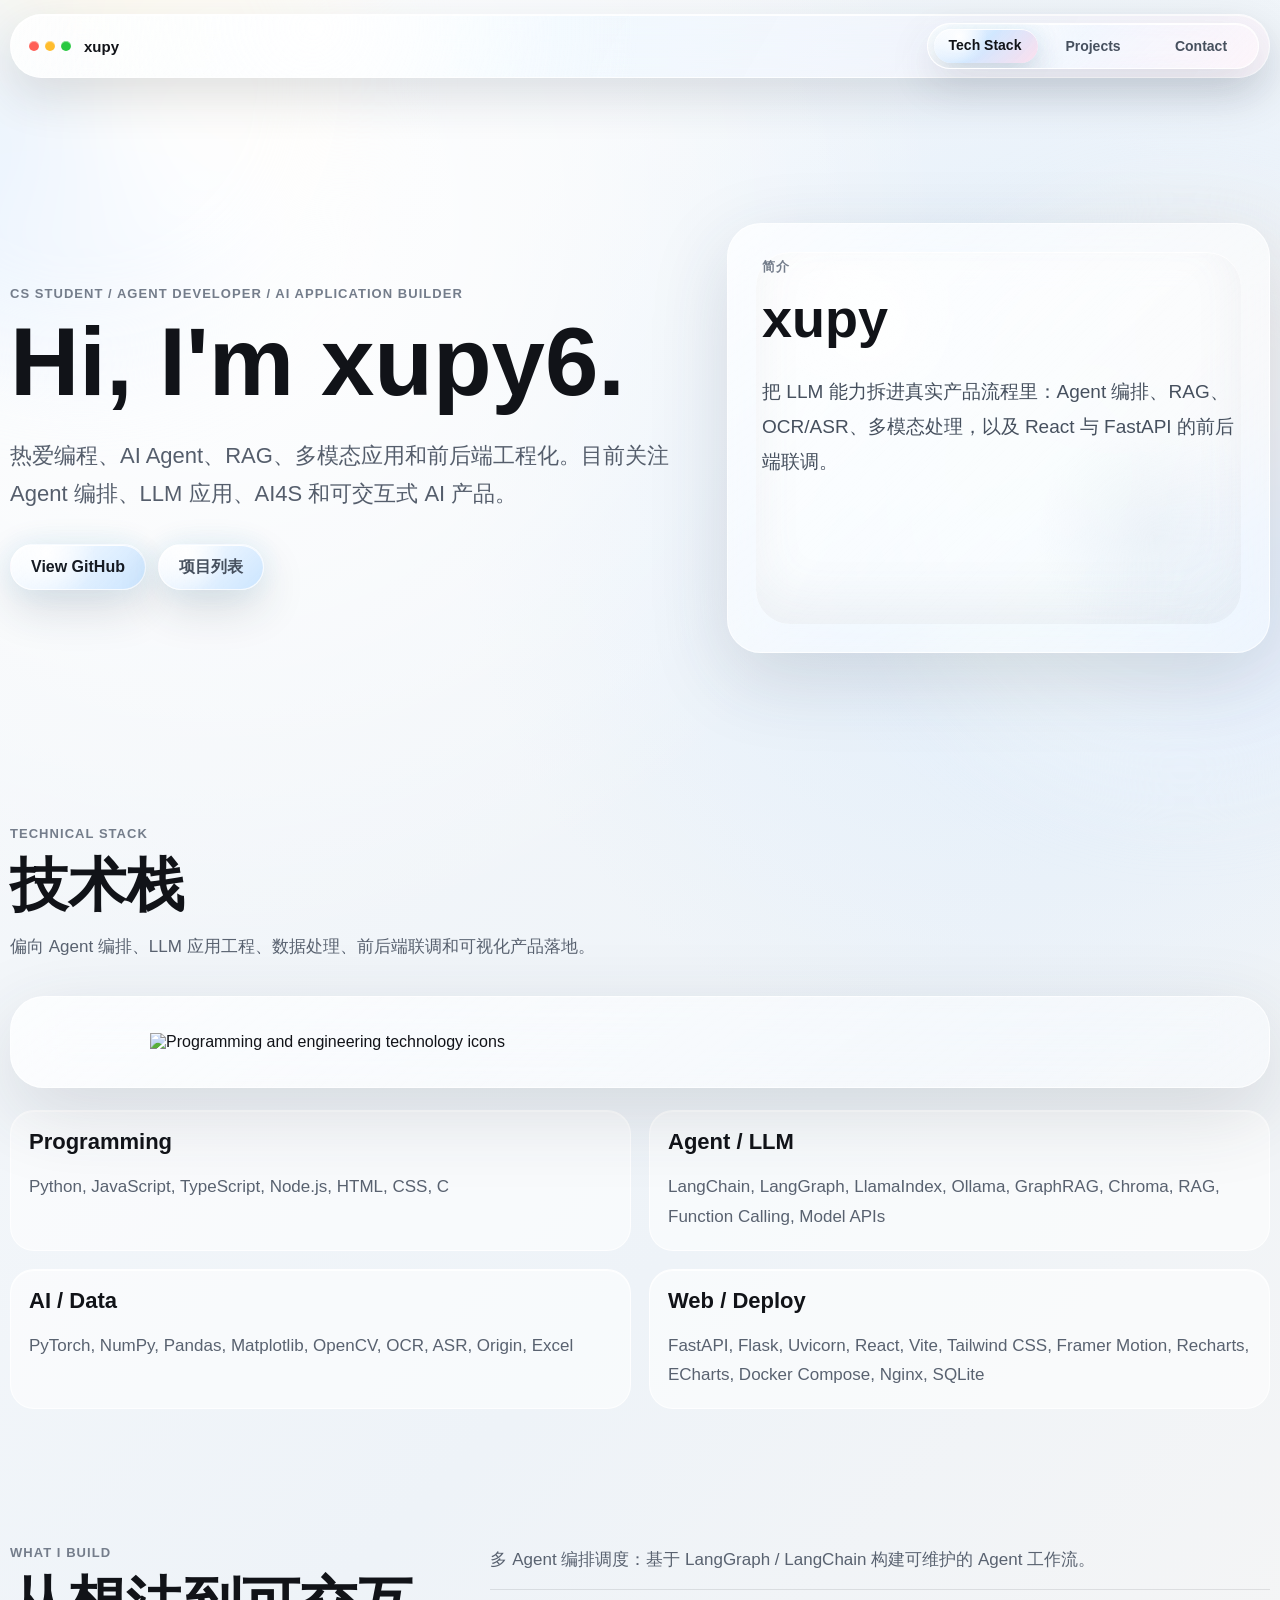
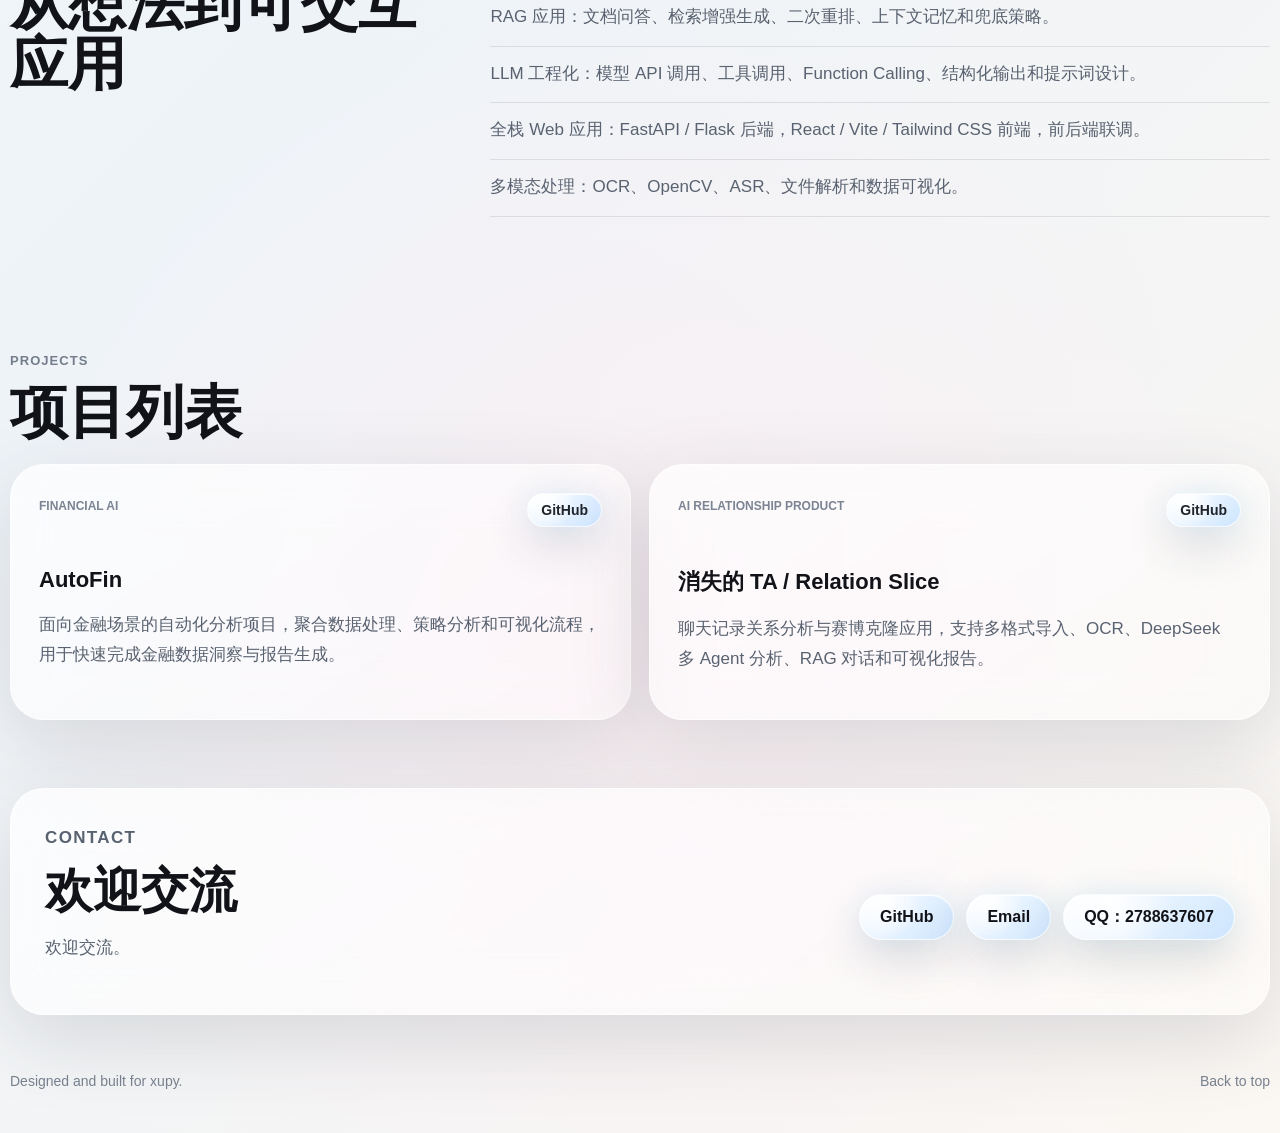
==== index.html @ ad354329 "feat: simplify homepage and remove music player" ====
<!doctype html>
<html lang="zh-CN">
  <head>
    <meta charset="UTF-8" />
    <meta name="viewport" content="width=device-width, initial-scale=1.0" />
    <meta
      name="description"
      content="xupy 的个人主页，展示 Agent、LLM、AI4S、全栈 Web 与可交互式 AI 产品方向。"
    />
    <title>xupy | Agent Developer</title>
    <link rel="stylesheet" href="./styles.css" />
  </head>
  <body>
    <div class="ambient ambient-a"></div>
    <div class="ambient ambient-b"></div>

    <header class="site-header">
      <a class="brand" href="#top" aria-label="xupy homepage">
        <span class="window-dots" aria-hidden="true">
          <i></i><i></i><i></i>
        </span>
        <span>xupy</span>
      </a>

      <nav class="nav" aria-label="Primary navigation">
        <span class="nav-liquid" aria-hidden="true"></span>
        <a href="#stack">Tech Stack</a>
        <a href="#projects">Projects</a>
        <a href="#contact">Contact</a>
      </nav>
    </header>

    <main id="top">
      <section class="hero">
        <div class="hero-copy">
          <p class="eyebrow">CS Student / Agent Developer / AI Application Builder</p>
          <h1>Hi, I'm xupy6.</h1>
          <p class="lead">
            热爱编程、AI Agent、RAG、多模态应用和前后端工程化。目前关注 Agent 编排、LLM 应用、AI4S 和可交互式 AI 产品。
          </p>
          <div class="hero-actions">
            <a class="button primary" href="https://github.com/xupy6" target="_blank" rel="noreferrer">View GitHub</a>
            <a class="button secondary" href="#projects">项目列表</a>
          </div>
        </div>

        <aside class="hero-panel glass" aria-label="Profile intro">
          <div class="profile-glow"></div>
          <p class="eyebrow">简介</p>
          <h2>xupy</h2>
          <p>
            把 LLM 能力拆进真实产品流程里：Agent 编排、RAG、OCR/ASR、多模态处理，以及 React 与 FastAPI 的前后端联调。
          </p>
        </aside>
      </section>

      <section id="stack" class="section">
        <div class="section-heading">
          <p class="eyebrow">Technical Stack</p>
          <h2>技术栈</h2>
          <p>偏向 Agent 编排、LLM 应用工程、数据处理、前后端联调和可视化产品落地。</p>
        </div>

        <div class="stack-wall glass">
          <img
            src="https://skillicons.dev/icons?i=python,js,ts,nodejs,html,css,c,react,vite,tailwind,fastapi,flask,docker,nginx,sqlite,pytorch,opencv,github,git,linux"
            alt="Programming and engineering technology icons"
          />
        </div>

        <div class="skill-groups">
          <article class="skill-card">
            <h3>Programming</h3>
            <p>Python, JavaScript, TypeScript, Node.js, HTML, CSS, C</p>
          </article>
          <article class="skill-card">
            <h3>Agent / LLM</h3>
            <p>LangChain, LangGraph, LlamaIndex, Ollama, GraphRAG, Chroma, RAG, Function Calling, Model APIs</p>
          </article>
          <article class="skill-card">
            <h3>AI / Data</h3>
            <p>PyTorch, NumPy, Pandas, Matplotlib, OpenCV, OCR, ASR, Origin, Excel</p>
          </article>
          <article class="skill-card">
            <h3>Web / Deploy</h3>
            <p>FastAPI, Flask, Uvicorn, React, Vite, Tailwind CSS, Framer Motion, Recharts, ECharts, Docker Compose, Nginx, SQLite</p>
          </article>
        </div>
      </section>

      <section class="section split">
        <div>
          <p class="eyebrow">What I Build</p>
          <h2>从想法到可交互应用</h2>
        </div>
        <div class="capabilities">
          <p>多 Agent 编排调度：基于 LangGraph / LangChain 构建可维护的 Agent 工作流。</p>
          <p>RAG 应用：文档问答、检索增强生成、二次重排、上下文记忆和兜底策略。</p>
          <p>LLM 工程化：模型 API 调用、工具调用、Function Calling、结构化输出和提示词设计。</p>
          <p>全栈 Web 应用：FastAPI / Flask 后端，React / Vite / Tailwind CSS 前端，前后端联调。</p>
          <p>多模态处理：OCR、OpenCV、ASR、文件解析和数据可视化。</p>
        </div>
      </section>

      <section id="projects" class="section projects">
        <div class="section-heading">
          <p class="eyebrow">Projects</p>
          <h2>项目列表</h2>
        </div>

        <div class="project-grid">
          <article class="project-card glass">
            <div class="project-topline">
              <span>Financial AI</span>
              <a href="https://github.com/xupy6/AutoFin" target="_blank" rel="noreferrer">GitHub</a>
            </div>
            <h3>AutoFin</h3>
            <p>
              面向金融场景的自动化分析项目，聚合数据处理、策略分析和可视化流程，用于快速完成金融数据洞察与报告生成。
            </p>
          </article>

          <article class="project-card glass">
            <div class="project-topline">
              <span>AI Relationship Product</span>
              <a href="https://github.com/xupy6/relation-slice" target="_blank" rel="noreferrer">GitHub</a>
            </div>
            <h3>消失的 TA / Relation Slice</h3>
            <p>
              聊天记录关系分析与赛博克隆应用，支持多格式导入、OCR、DeepSeek 多 Agent 分析、RAG 对话和可视化报告。
            </p>
          </article>
        </div>
      </section>

      <section id="contact" class="section contact glass">
        <div>
          <p class="eyebrow">Contact</p>
          <h2>欢迎交流</h2>
          <p>欢迎交流。</p>
        </div>
        <div class="contact-links">
          <a href="https://github.com/xupy6" target="_blank" rel="noreferrer">GitHub</a>
          <a href="mailto:xupy666@gmail.com">Email</a>
          <a href="tencent://message/?uin=2788637607&Site=&Menu=yes">QQ：2788637607</a>
        </div>
      </section>
    </main>

    <footer>
      <span>Designed and built for xupy.</span>
      <a href="#top">Back to top</a>
    </footer>

    <script src="./script.js"></script>
  </body>
</html>
---- styles.css ----
:root {
  color-scheme: light;
  font-family: -apple-system, BlinkMacSystemFont, "SF Pro Display", "Helvetica Neue", Arial, sans-serif;
  --text: #111318;
  --text-secondary: #46505e;
  --muted: #747d8b;
  --line: rgba(20, 24, 31, 0.1);
  --shadow: 0 24px 80px rgba(46, 53, 66, 0.15);
}

* {
  box-sizing: border-box;
}

html {
  scroll-behavior: smooth;
}

body {
  min-width: 320px;
  min-height: 100vh;
  margin: 0;
  color: var(--text);
  letter-spacing: 0;
  background:
    radial-gradient(circle at 16% 8%, rgba(255, 255, 255, 0.98), transparent 27%),
    radial-gradient(circle at 82% 18%, rgba(210, 232, 255, 0.52), transparent 24%),
    radial-gradient(circle at 50% 82%, rgba(255, 232, 240, 0.42), transparent 28%),
    linear-gradient(135deg, #f8fafc 0%, #eef3f8 48%, #fbf7f3 100%);
  overflow-x: hidden;
}

button,
input {
  font: inherit;
}

button {
  border: 0;
  cursor: pointer;
}

a {
  color: inherit;
  text-decoration: none;
}

.ambient {
  position: fixed;
  inset: auto;
  z-index: -1;
  width: 36rem;
  height: 36rem;
  border-radius: 999px;
  filter: blur(48px);
  opacity: 0.48;
  pointer-events: none;
}

.ambient-a {
  top: -13rem;
  left: -13rem;
  background: conic-gradient(from 120deg, #ffffff, #d5e8ff, #fff4dc, #ffffff);
}

.ambient-b {
  right: -12rem;
  bottom: 7rem;
  background: conic-gradient(from 20deg, #fff6ef, #e4edff, #fbfff8, #fff6ef);
}

.site-header {
  position: fixed;
  top: 14px;
  left: 50%;
  z-index: 20;
  display: grid;
  width: min(1480px, calc(100% - 20px));
  min-height: 58px;
  grid-template-columns: minmax(130px, 1fr) auto;
  gap: 16px;
  align-items: center;
  padding: 8px 10px 8px 18px;
  border: 1px solid rgba(255, 255, 255, 0.76);
  border-radius: 999px;
  background:
    radial-gradient(circle at 24% 20%, rgba(255, 255, 255, 0.95), transparent 34%),
    linear-gradient(120deg, rgba(255, 255, 255, 0.84), rgba(235, 247, 255, 0.62) 42%, rgba(255, 243, 248, 0.6));
  box-shadow:
    0 18px 48px rgba(37, 47, 70, 0.14),
    inset 0 1px 0 rgba(255, 255, 255, 0.84);
  backdrop-filter: blur(26px) saturate(180%);
  -webkit-backdrop-filter: blur(26px) saturate(180%);
  transform: translateX(-50%);
}

.brand {
  display: inline-flex;
  align-items: center;
  gap: 13px;
  width: max-content;
  font-size: 15px;
  font-weight: 720;
}

.window-dots {
  display: inline-flex;
  gap: 6px;
}

.window-dots i {
  width: 10px;
  height: 10px;
  border-radius: 999px;
  box-shadow: inset 0 1px 0 rgba(255, 255, 255, 0.45);
}

.window-dots i:nth-child(1) {
  background: #ff5f57;
}

.window-dots i:nth-child(2) {
  background: #ffbd2e;
}

.window-dots i:nth-child(3) {
  background: #28c840;
}

.nav {
  position: relative;
  display: grid;
  grid-template-columns: repeat(3, 104px);
  justify-self: end;
  gap: 4px;
  overflow: hidden;
  border: 1px solid rgba(255, 255, 255, 0.82);
  border-radius: 999px;
  padding: 5px;
  background:
    linear-gradient(135deg, rgba(255, 255, 255, 0.9), rgba(239, 247, 255, 0.7) 44%, rgba(255, 246, 250, 0.58)),
    radial-gradient(circle at 18% 12%, rgba(255, 255, 255, 0.96), transparent 40%);
  box-shadow:
    0 16px 42px rgba(37, 47, 70, 0.13),
    inset 0 1px 0 rgba(255, 255, 255, 0.88);
  backdrop-filter: blur(24px) saturate(190%);
  -webkit-backdrop-filter: blur(24px) saturate(190%);
}

.nav-liquid {
  position: absolute;
  top: 5px;
  bottom: 5px;
  left: 5px;
  width: 104px;
  border-radius: 999px;
  background:
    radial-gradient(circle at 24% 22%, rgba(255, 255, 255, 0.98), transparent 34%),
    linear-gradient(135deg, rgba(255, 255, 255, 0.98), rgba(205, 229, 255, 0.9) 46%, rgba(255, 218, 234, 0.84));
  box-shadow:
    0 14px 30px rgba(37, 47, 70, 0.18),
    0 0 22px rgba(90, 200, 250, 0.14),
    inset 0 1px 0 rgba(255, 255, 255, 0.9);
  transition: transform 320ms cubic-bezier(0.2, 0.9, 0.2, 1);
}

.nav a {
  position: relative;
  z-index: 1;
  display: inline-flex;
  min-height: 34px;
  align-items: center;
  justify-content: center;
  border-radius: 999px;
  color: var(--text-secondary);
  font-size: 14px;
  font-weight: 620;
  transition: color 180ms ease, transform 180ms ease;
}

.nav a:hover,
.nav a.active {
  color: var(--text);
  transform: translateY(-1px);
}

main {
  width: min(1500px, calc(100% - 20px));
  margin: 0 auto;
  padding: 118px 0 58px;
}

.hero {
  display: grid;
  grid-template-columns: minmax(0, 1.12fr) minmax(360px, 0.88fr);
  gap: 26px;
  min-height: 640px;
  align-items: center;
}

.eyebrow {
  margin: 0 0 14px;
  color: var(--muted);
  font-size: 13px;
  font-weight: 720;
  letter-spacing: 0.08em;
  text-transform: uppercase;
}

h1,
h2,
h3,
p {
  letter-spacing: 0;
}

h1 {
  max-width: 820px;
  margin: 0;
  font-size: 96px;
  line-height: 0.98;
}

h2 {
  margin: 0;
  font-size: 58px;
  line-height: 1.04;
}

h3 {
  margin: 0;
  font-size: 22px;
}

.lead {
  max-width: 720px;
  margin: 28px 0 0;
  color: #555e6c;
  font-size: 22px;
  line-height: 1.72;
}

.hero-actions,
.contact-links {
  display: flex;
  flex-wrap: wrap;
  gap: 12px;
  margin-top: 32px;
}

.button,
.contact-links a,
.project-topline a {
  position: relative;
  display: inline-flex;
  min-height: 46px;
  align-items: center;
  justify-content: center;
  overflow: hidden;
  border: 1px solid rgba(255, 255, 255, 0.76);
  border-radius: 999px;
  padding: 0 20px;
  font-weight: 720;
  background:
    radial-gradient(circle at 20% 14%, rgba(255, 255, 255, 0.98), transparent 34%),
    linear-gradient(135deg, rgba(255, 255, 255, 0.9), rgba(198, 226, 255, 0.82) 42%, rgba(255, 216, 233, 0.82)),
    linear-gradient(100deg, rgba(255, 255, 255, 0.5), transparent 42%, rgba(255, 255, 255, 0.28));
  background-size: 130% 130%, 220% 220%, 180% 100%;
  box-shadow:
    0 18px 46px rgba(37, 47, 70, 0.16),
    0 0 28px rgba(90, 200, 250, 0.12),
    inset 0 1px 0 rgba(255, 255, 255, 0.9);
  transition: transform 180ms ease, box-shadow 180ms ease;
}

.button::before,
.contact-links a::before,
.project-topline a::before {
  position: absolute;
  inset: 0;
  content: "";
  border-radius: inherit;
  background: linear-gradient(100deg, transparent 0%, rgba(255, 255, 255, 0.52) 42%, transparent 72%);
  opacity: 0;
  transform: translateX(-45%);
  transition: opacity 180ms ease, transform 420ms ease;
}

.button:hover,
.contact-links a:hover,
.project-topline a:hover {
  transform: translateY(-2px);
  box-shadow: 0 20px 54px rgba(37, 47, 70, 0.2);
  animation: liquidButtonFlow 3.8s ease-in-out infinite;
}

.button:hover::before,
.contact-links a:hover::before,
.project-topline a:hover::before {
  opacity: 1;
  transform: translateX(42%);
}

.primary {
  color: #161b23;
}

.secondary {
  color: var(--text-secondary);
}

.glass {
  border: 1px solid rgba(255, 255, 255, 0.72);
  background: linear-gradient(145deg, rgba(255, 255, 255, 0.72), rgba(255, 255, 255, 0.38));
  box-shadow: var(--shadow);
  backdrop-filter: blur(26px) saturate(145%);
  -webkit-backdrop-filter: blur(26px) saturate(145%);
}

.hero-panel {
  position: relative;
  overflow: hidden;
  min-height: 430px;
  border-radius: 34px;
  padding: 34px;
}

.profile-glow {
  position: absolute;
  inset: 28px;
  border-radius: 34px;
  background:
    linear-gradient(135deg, rgba(255, 255, 255, 0.74), rgba(255, 255, 255, 0.16)),
    radial-gradient(circle at 24% 20%, rgba(255, 255, 255, 0.86), transparent 18%),
    radial-gradient(circle at 82% 76%, rgba(190, 205, 220, 0.28), transparent 24%);
  box-shadow:
    inset 0 1px 0 rgba(255, 255, 255, 0.86),
    inset 0 -22px 50px rgba(91, 105, 124, 0.08);
}

.hero-panel > *:not(.profile-glow) {
  position: relative;
  z-index: 1;
}

.hero-panel h2 {
  font-size: 54px;
}

.hero-panel p:not(.eyebrow) {
  max-width: 520px;
  margin: 28px 0 0;
  color: var(--text-secondary);
  font-size: 19px;
  line-height: 1.85;
}

.section {
  padding: 68px 0;
}

.section-heading {
  max-width: 760px;
}

.section-heading p:not(.eyebrow),
.contact p,
.capabilities p,
.project-card p,
.skill-card p {
  color: #596270;
  font-size: 17px;
  line-height: 1.75;
}

.stack-wall {
  display: flex;
  align-items: center;
  justify-content: center;
  margin-top: 34px;
  border-radius: 34px;
  padding: 36px;
}

.stack-wall img {
  width: min(100%, 980px);
  height: auto;
}

.skill-groups,
.project-grid {
  display: grid;
  grid-template-columns: repeat(2, minmax(0, 1fr));
  gap: 18px;
  margin-top: 22px;
}

.skill-card {
  border: 1px solid rgba(255, 255, 255, 0.78);
  border-radius: 24px;
  padding: 18px;
  background: rgba(255, 255, 255, 0.54);
  box-shadow: inset 0 1px 0 rgba(255, 255, 255, 0.86);
  transition: transform 180ms ease, background 180ms ease;
}

.skill-card:hover,
.project-card:hover {
  transform: translateY(-3px);
  background: rgba(255, 255, 255, 0.72);
}

.skill-card p {
  margin-bottom: 0;
}

.split {
  display: grid;
  grid-template-columns: 0.72fr 1.28fr;
  gap: 42px;
  align-items: start;
}

.capabilities {
  display: grid;
  gap: 12px;
}

.capabilities p {
  margin: 0;
  border-bottom: 1px solid var(--line);
  padding-bottom: 14px;
}

.project-card {
  overflow: hidden;
  border-radius: 34px;
  padding: 28px;
  transition: transform 180ms ease, background 180ms ease;
}

.project-topline {
  display: flex;
  align-items: center;
  justify-content: space-between;
  margin-bottom: 40px;
}

.project-topline span {
  display: block;
  margin-bottom: 8px;
  color: #7b8492;
  font-size: 12px;
  font-weight: 720;
  text-transform: uppercase;
}

.project-topline a {
  min-height: 34px;
  padding: 0 13px;
  color: #20242b;
  font-size: 14px;
}

.contact {
  display: flex;
  align-items: center;
  justify-content: space-between;
  gap: 24px;
  border-radius: 34px;
  padding: 34px;
}

.contact h2 {
  font-size: 48px;
}

.contact p {
  max-width: 620px;
}

footer {
  display: flex;
  width: min(1500px, calc(100% - 20px));
  justify-content: space-between;
  margin: 0 auto;
  padding: 0 0 44px;
  color: #7a828f;
  font-size: 14px;
}

@keyframes liquidButtonFlow {
  0%,
  100% {
    background-position: 0% 0%, 0% 50%, 0% 50%;
  }

  50% {
    background-position: 100% 100%, 100% 50%, 100% 50%;
  }
}

@media (max-width: 980px) {
  .site-header {
    grid-template-columns: auto 1fr;
    border-radius: 28px;
  }

  .nav {
    grid-template-columns: repeat(3, 86px);
  }

  .nav-liquid {
    width: 86px;
  }

  main {
    padding-top: 120px;
  }

  h1 {
    font-size: 52px;
  }

  h2,
  .contact h2,
  .hero-panel h2 {
    font-size: 36px;
  }

  .lead,
  .hero-panel p:not(.eyebrow) {
    font-size: 18px;
  }

  .hero,
  .split,
  .skill-groups,
  .project-grid {
    grid-template-columns: 1fr;
  }

  .hero {
    min-height: auto;
  }

  .hero-panel {
    min-height: 360px;
  }

  .contact,
  footer {
    flex-direction: column;
    align-items: flex-start;
  }
}

@media (max-width: 620px) {
  .site-header {
    left: 10px;
    width: calc(100% - 20px);
    grid-template-columns: 1fr;
    transform: none;
  }

  .brand {
    margin-left: 2px;
  }

  .nav {
    width: 100%;
    grid-template-columns: repeat(3, minmax(0, 1fr));
    justify-self: stretch;
  }

  .nav-liquid {
    width: calc((100% - 10px - 8px) / 3);
  }

  main {
    padding-top: 150px;
  }
}

@media (prefers-color-scheme: dark) {
  :root {
    color-scheme: dark;
    --text: #f5f7fb;
    --text-secondary: #c4ccd8;
    --muted: #a2abb8;
    --line: rgba(255, 255, 255, 0.12);
  }

  body {
    background:
      radial-gradient(circle at 16% 12%, rgba(63, 68, 78, 0.88), transparent 26%),
      radial-gradient(circle at 88% 18%, rgba(55, 72, 91, 0.5), transparent 24%),
      linear-gradient(135deg, #101217 0%, #171a21 50%, #202024 100%);
  }

  .site-header,
  .glass,
  .skill-card,
  .nav {
    background: linear-gradient(145deg, rgba(255, 255, 255, 0.14), rgba(255, 255, 255, 0.06));
    border-color: rgba(255, 255, 255, 0.14);
    box-shadow: 0 18px 52px rgba(0, 0, 0, 0.24);
  }

  .nav-liquid {
    background: linear-gradient(145deg, rgba(255, 255, 255, 0.24), rgba(255, 255, 255, 0.1));
    box-shadow:
      0 12px 28px rgba(0, 0, 0, 0.24),
      inset 0 1px 0 rgba(255, 255, 255, 0.16);
  }

  .button,
  .contact-links a,
  .project-topline a {
    background:
      radial-gradient(circle at 20% 14%, rgba(255, 255, 255, 0.22), transparent 34%),
      linear-gradient(135deg, rgba(255, 255, 255, 0.16), rgba(92, 140, 255, 0.14) 42%, rgba(255, 120, 170, 0.12));
    color: #f5f7fb;
  }

  .lead,
  .section-heading p:not(.eyebrow),
  .contact p,
  .capabilities p,
  .project-card p,
  .skill-card p,
  .nav a,
  .hero-panel p:not(.eyebrow) {
    color: #c2c9d4;
  }

}
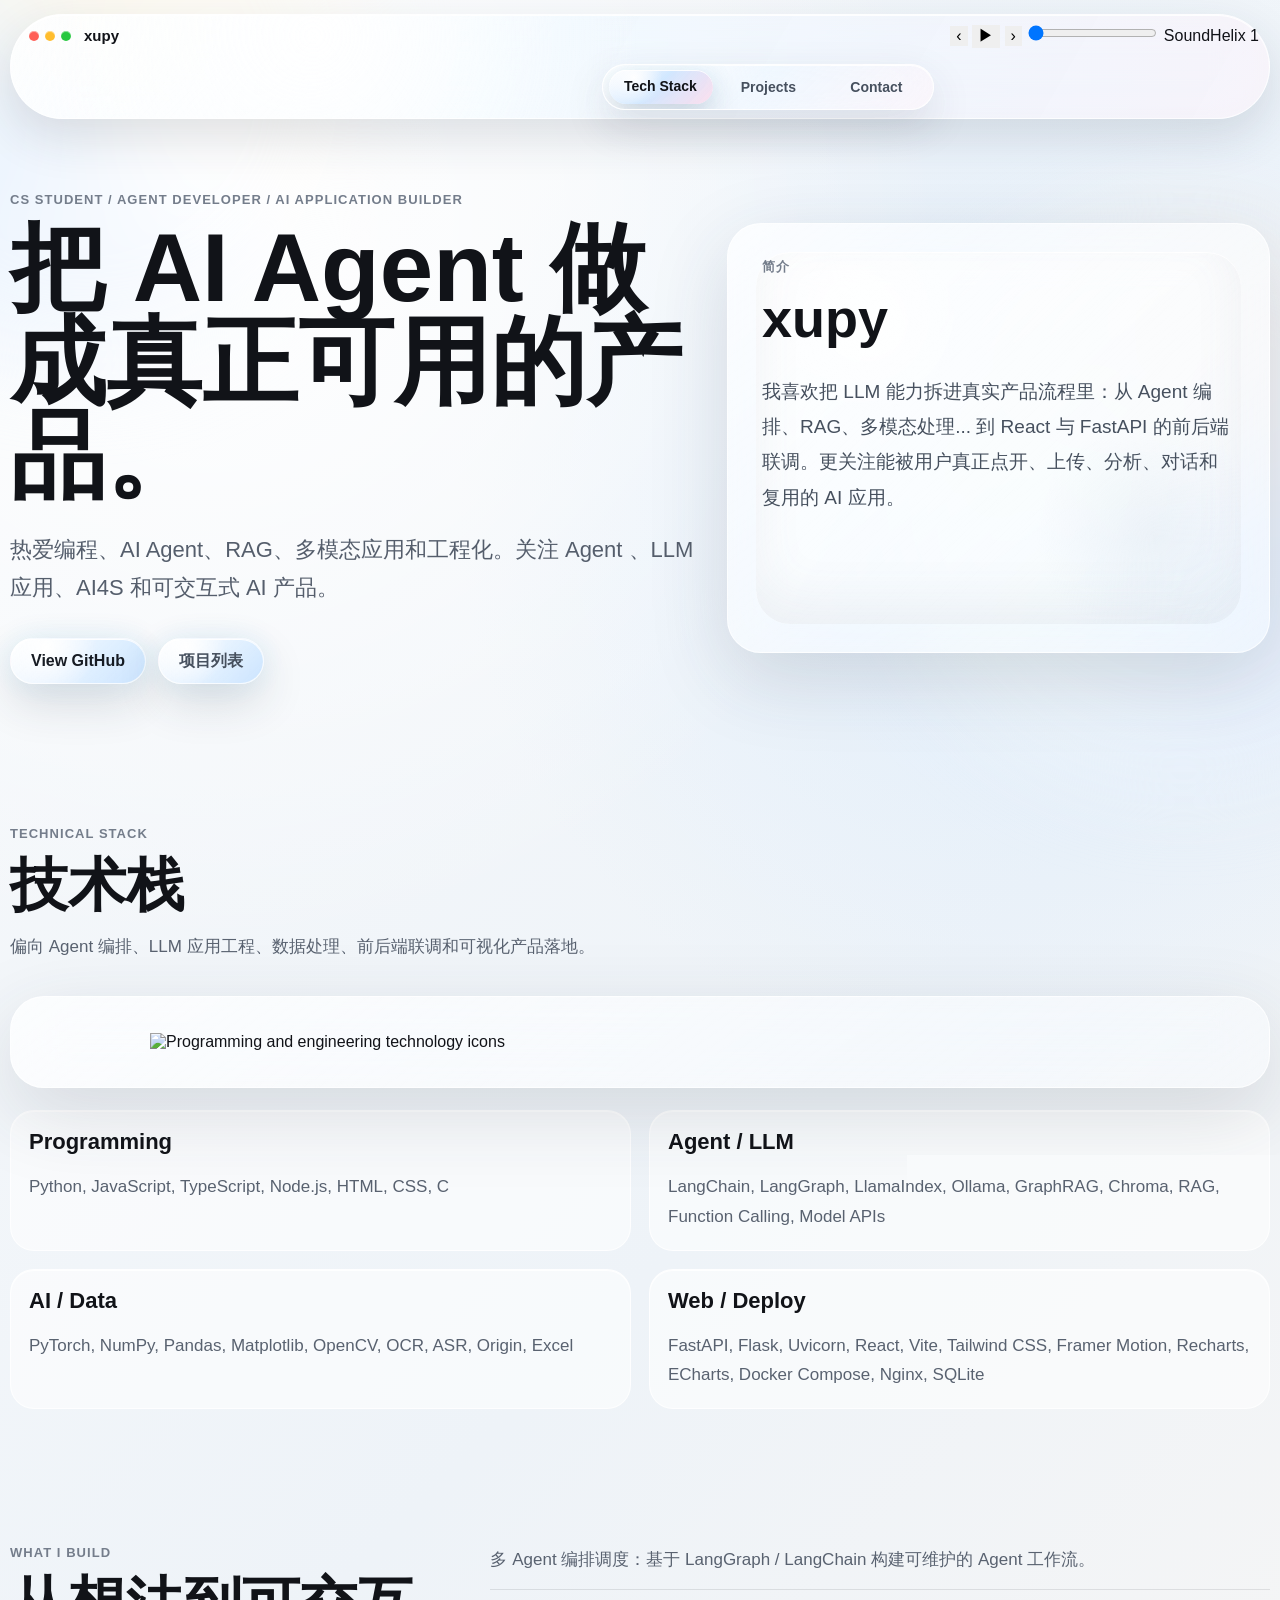
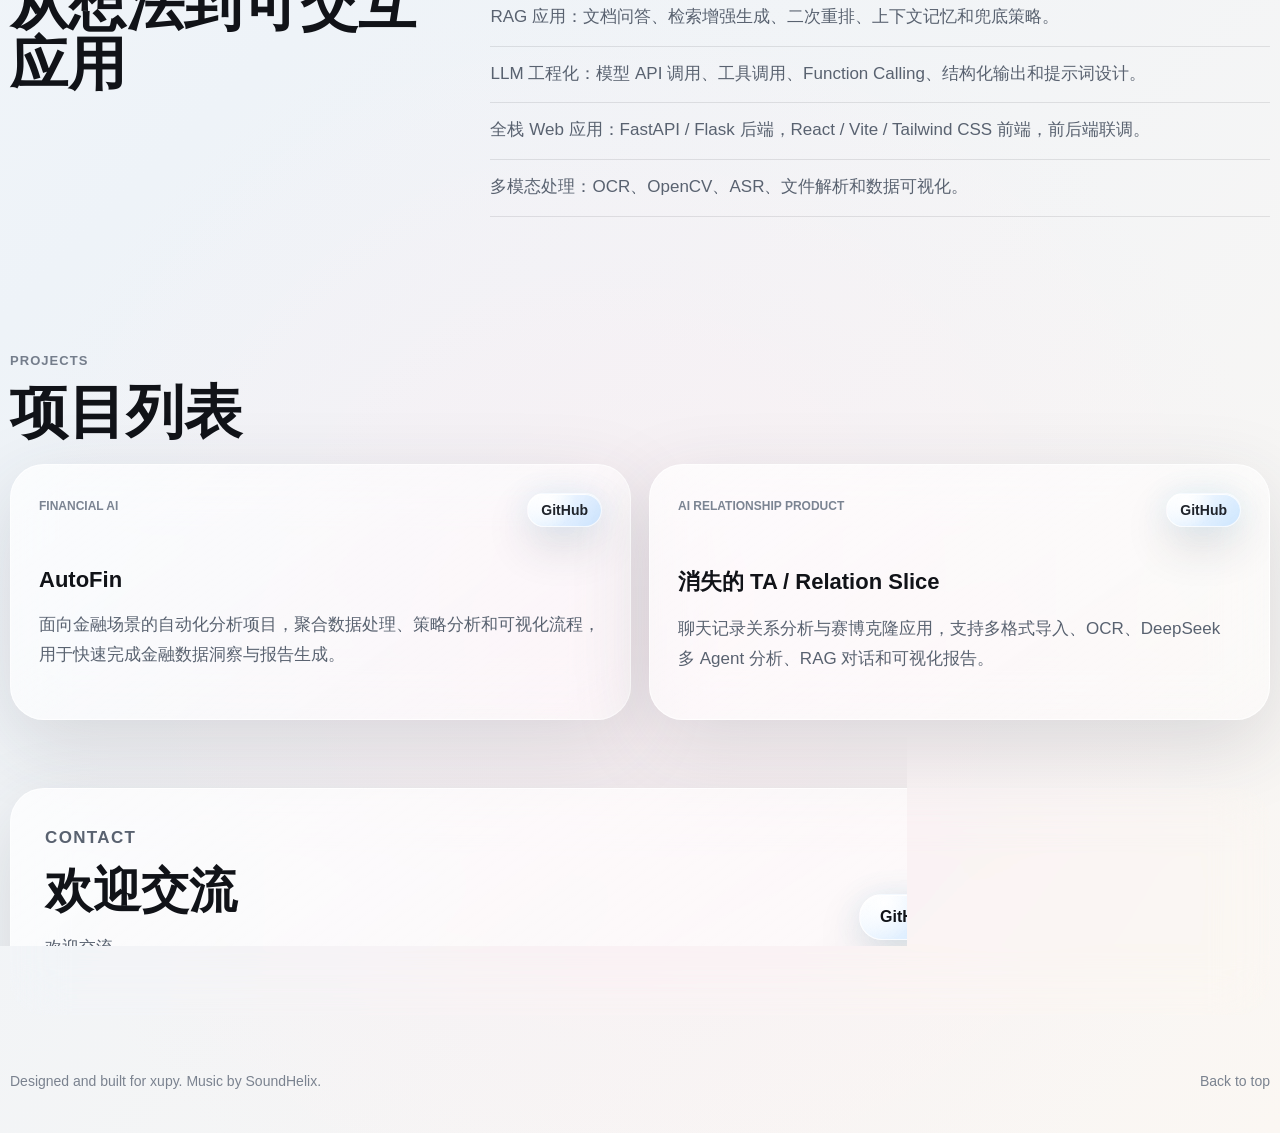
==== commit 1b37314c: "Update index.html" ====
--- a/index.html
+++ b/index.html
@@ -5,7 +5,7 @@
     <meta name="viewport" content="width=device-width, initial-scale=1.0" />
     <meta
       name="description"
-      content="xupy 的个人主页，展示 Agent、LLM、AI4S、全栈 Web 与可交互式 AI 产品方向。"
+      content="个人主页 | Agent、LLM。"
     />
     <title>xupy | Agent Developer</title>
     <link rel="stylesheet" href="./styles.css" />
@@ -22,6 +22,21 @@
         <span>xupy</span>
       </a>
 
+      <div class="music-box-player" id="musicBox" title="真实音乐播放器">
+        <button class="music-control" id="prevTrack" type="button" aria-label="上一首">
+          <span aria-hidden="true">‹</span>
+        </button>
+        <button class="music-control music-control-main" id="toggleMusic" type="button" aria-label="播放">
+          <span id="playIcon" aria-hidden="true">▶</span>
+        </button>
+        <button class="music-control" id="nextTrack" type="button" aria-label="下一首">
+          <span aria-hidden="true">›</span>
+        </button>
+        <input class="music-progress" id="musicProgress" type="range" min="0" max="100" value="0" aria-label="播放进度" />
+        <span class="music-title" id="musicTitle">SoundHelix 1</span>
+        <span class="music-box-disc" id="musicDisc" aria-hidden="true"></span>
+      </div>
+
       <nav class="nav" aria-label="Primary navigation">
         <span class="nav-liquid" aria-hidden="true"></span>
         <a href="#stack">Tech Stack</a>
@@ -34,9 +49,10 @@
       <section class="hero">
         <div class="hero-copy">
           <p class="eyebrow">CS Student / Agent Developer / AI Application Builder</p>
-          <h1>Hi, I'm xupy6.</h1>
+          <h1>把 AI Agent 做成真正可用的产品。</h1>
           <p class="lead">
-            热爱编程、AI Agent、RAG、多模态应用和前后端工程化。目前关注 Agent 编排、LLM 应用、AI4S 和可交互式 AI 产品。
+            热爱编程、AI Agent、RAG、多模态应用和工程化。关注 Agent 、LLM
+            应用、AI4S 和可交互式 AI 产品。
           </p>
           <div class="hero-actions">
             <a class="button primary" href="https://github.com/xupy6" target="_blank" rel="noreferrer">View GitHub</a>
@@ -49,7 +65,8 @@
           <p class="eyebrow">简介</p>
           <h2>xupy</h2>
           <p>
-            把 LLM 能力拆进真实产品流程里：Agent 编排、RAG、OCR/ASR、多模态处理，以及 React 与 FastAPI 的前后端联调。
+            我喜欢把 LLM 能力拆进真实产品流程里：从 Agent 编排、RAG、多模态处理...   到
+            React 与 FastAPI 的前后端联调。更关注能被用户真正点开、上传、分析、对话和复用的 AI 应用。
           </p>
         </aside>
       </section>
@@ -148,7 +165,7 @@
     </main>
 
     <footer>
-      <span>Designed and built for xupy.</span>
+      <span>Designed and built for xupy. Music by SoundHelix.</span>
       <a href="#top">Back to top</a>
     </footer>
 
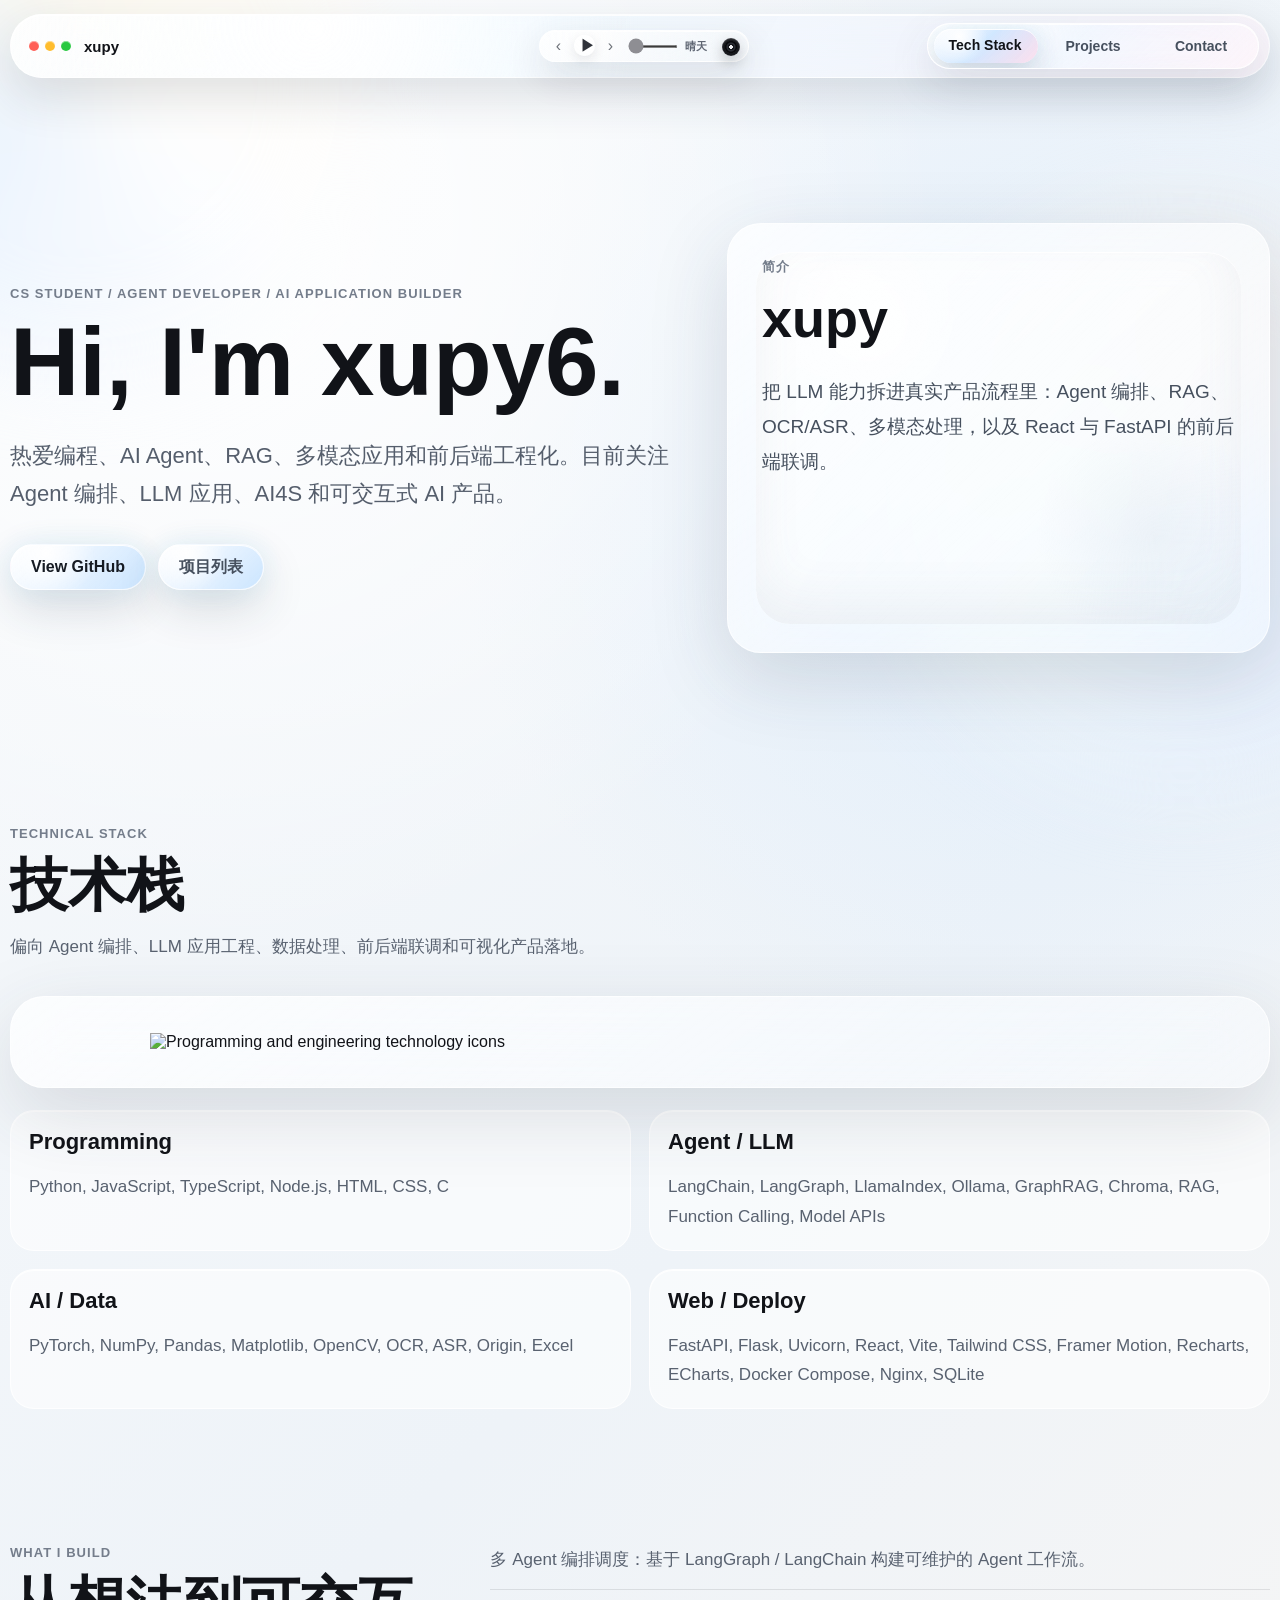
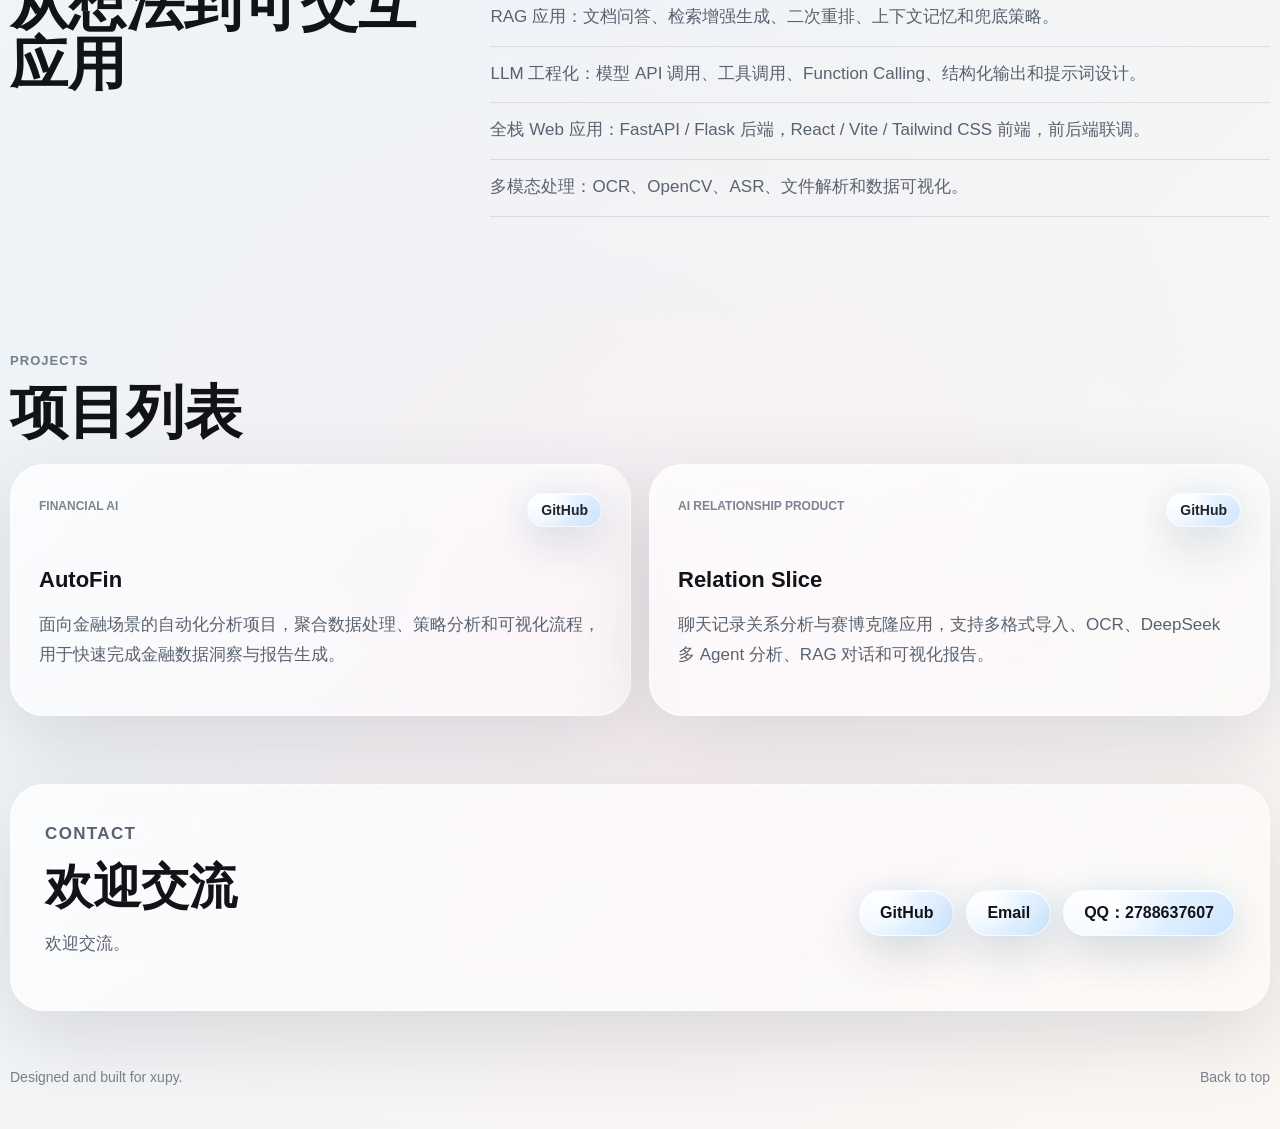
==== commit f593d031: "feat: restore local music player with bundled tracks" ====
--- a/index.html
+++ b/index.html
@@ -5,7 +5,7 @@
     <meta name="viewport" content="width=device-width, initial-scale=1.0" />
     <meta
       name="description"
-      content="个人主页 | Agent、LLM。"
+      content="xupy 的个人主页，展示 Agent、LLM、AI4S、全栈 Web 与可交互式 AI 产品方向。"
     />
     <title>xupy | Agent Developer</title>
     <link rel="stylesheet" href="./styles.css" />
@@ -22,7 +22,7 @@
         <span>xupy</span>
       </a>
 
-      <div class="music-box-player" id="musicBox" title="真实音乐播放器">
+      <div class="music-box-player music-box-disabled" id="musicBox" title="音乐播放器">
         <button class="music-control" id="prevTrack" type="button" aria-label="上一首">
           <span aria-hidden="true">‹</span>
         </button>
@@ -33,7 +33,7 @@
           <span aria-hidden="true">›</span>
         </button>
         <input class="music-progress" id="musicProgress" type="range" min="0" max="100" value="0" aria-label="播放进度" />
-        <span class="music-title" id="musicTitle">SoundHelix 1</span>
+        <span class="music-title" id="musicTitle">Music</span>
         <span class="music-box-disc" id="musicDisc" aria-hidden="true"></span>
       </div>
 
@@ -49,10 +49,9 @@
       <section class="hero">
         <div class="hero-copy">
           <p class="eyebrow">CS Student / Agent Developer / AI Application Builder</p>
-          <h1>把 AI Agent 做成真正可用的产品。</h1>
+          <h1>Hi, I'm xupy6.</h1>
           <p class="lead">
-            热爱编程、AI Agent、RAG、多模态应用和工程化。关注 Agent 、LLM
-            应用、AI4S 和可交互式 AI 产品。
+            热爱编程、AI Agent、RAG、多模态应用和前后端工程化。目前关注 Agent 编排、LLM 应用、AI4S 和可交互式 AI 产品。
           </p>
           <div class="hero-actions">
             <a class="button primary" href="https://github.com/xupy6" target="_blank" rel="noreferrer">View GitHub</a>
@@ -65,8 +64,7 @@
           <p class="eyebrow">简介</p>
           <h2>xupy</h2>
           <p>
-            我喜欢把 LLM 能力拆进真实产品流程里：从 Agent 编排、RAG、多模态处理...   到
-            React 与 FastAPI 的前后端联调。更关注能被用户真正点开、上传、分析、对话和复用的 AI 应用。
+            把 LLM 能力拆进真实产品流程里：Agent 编排、RAG、OCR/ASR、多模态处理，以及 React 与 FastAPI 的前后端联调。
           </p>
         </aside>
       </section>
@@ -142,7 +140,7 @@
               <span>AI Relationship Product</span>
               <a href="https://github.com/xupy6/relation-slice" target="_blank" rel="noreferrer">GitHub</a>
             </div>
-            <h3>消失的 TA / Relation Slice</h3>
+            <h3>Relation Slice</h3>
             <p>
               聊天记录关系分析与赛博克隆应用，支持多格式导入、OCR、DeepSeek 多 Agent 分析、RAG 对话和可视化报告。
             </p>
@@ -165,7 +163,7 @@
     </main>
 
     <footer>
-      <span>Designed and built for xupy. Music by SoundHelix.</span>
+      <span>Designed and built for xupy.</span>
       <a href="#top">Back to top</a>
     </footer>
 
--- a/styles.css
+++ b/styles.css
@@ -77,7 +77,7 @@
   display: grid;
   width: min(1480px, calc(100% - 20px));
   min-height: 58px;
-  grid-template-columns: minmax(130px, 1fr) auto;
+  grid-template-columns: minmax(130px, 1fr) auto minmax(330px, 1fr);
   gap: 16px;
   align-items: center;
   padding: 8px 10px 8px 18px;
@@ -182,6 +182,131 @@
 .nav a.active {
   color: var(--text);
   transform: translateY(-1px);
+}
+
+.music-box-player {
+  position: relative;
+  isolation: isolate;
+  display: flex;
+  width: 210px;
+  height: 32px;
+  align-items: center;
+  justify-self: center;
+  gap: 5px;
+  border: 1px solid rgba(255, 255, 255, 0.82);
+  border-radius: 999px;
+  padding: 5px 35px 5px 8px;
+  background:
+    linear-gradient(145deg, rgba(255, 255, 255, 0.86), rgba(244, 245, 247, 0.52)),
+    radial-gradient(circle at 26% 20%, rgba(255, 255, 255, 0.98), transparent 34%);
+  box-shadow:
+    0 14px 36px rgba(30, 34, 42, 0.12),
+    inset 0 1px 0 rgba(255, 255, 255, 0.88);
+  backdrop-filter: blur(20px) saturate(180%);
+  -webkit-backdrop-filter: blur(20px) saturate(180%);
+}
+
+.music-box-player::before {
+  position: absolute;
+  inset: -3px;
+  z-index: 0;
+  content: "";
+  border-radius: 999px;
+  padding: 2px;
+  background: linear-gradient(
+    110deg,
+    rgba(255, 255, 255, 0.32),
+    rgba(255, 88, 146, 0.86),
+    rgba(255, 214, 92, 0.78),
+    rgba(78, 214, 118, 0.76),
+    rgba(90, 200, 250, 0.78),
+    rgba(190, 128, 255, 0.74),
+    rgba(255, 255, 255, 0.32)
+  );
+  background-size: 320% 100%;
+  opacity: 0;
+  -webkit-mask: linear-gradient(#000 0 0) content-box, linear-gradient(#000 0 0);
+  -webkit-mask-composite: xor;
+  mask: linear-gradient(#000 0 0) content-box, linear-gradient(#000 0 0);
+  mask-composite: exclude;
+  pointer-events: none;
+  transition: opacity 220ms ease;
+}
+
+.music-box-playing::before {
+  opacity: 0.9;
+  animation: musicBorderShift 4.8s ease-in-out infinite, musicHue 7.2s ease-in-out infinite;
+}
+
+.music-box-player > * {
+  position: relative;
+  z-index: 2;
+}
+
+.music-box-disabled {
+  opacity: 0.62;
+}
+
+.music-control {
+  display: grid;
+  width: 21px;
+  height: 21px;
+  flex: 0 0 21px;
+  place-items: center;
+  border-radius: 999px;
+  background: transparent;
+  color: rgba(54, 59, 69, 0.72);
+  transition: background-color 160ms ease, color 160ms ease, transform 160ms ease;
+}
+
+.music-control:hover,
+.music-control-main {
+  background: rgba(255, 255, 255, 0.72);
+  color: rgba(18, 22, 30, 0.88);
+  transform: translateY(-1px);
+}
+
+.music-control-main {
+  box-shadow:
+    0 4px 12px rgba(30, 34, 42, 0.1),
+    inset 0 1px 0 rgba(255, 255, 255, 0.86);
+}
+
+.music-progress {
+  width: 50px;
+  height: 3px;
+  flex: 0 0 50px;
+  accent-color: #8e8e93;
+  cursor: pointer;
+}
+
+.music-title {
+  max-width: 54px;
+  overflow: hidden;
+  color: rgba(70, 78, 92, 0.86);
+  font-size: 11px;
+  font-weight: 650;
+  text-overflow: ellipsis;
+  white-space: nowrap;
+}
+
+.music-box-disc {
+  position: absolute;
+  right: 8px;
+  top: 7px;
+  width: 18px;
+  height: 18px;
+  border-radius: 999px;
+  background:
+    radial-gradient(circle, rgba(248, 249, 251, 0.96) 0 13%, rgba(20, 22, 26, 0.9) 14% 26%, transparent 27%),
+    repeating-radial-gradient(circle, #15171b 0 2px, #2b2e35 3px 4px, #090a0d 5px 6px);
+  box-shadow:
+    0 6px 14px rgba(10, 12, 16, 0.24),
+    inset 0 1px 2px rgba(255, 255, 255, 0.22);
+}
+
+.music-box-disc-active {
+  animation: musicSpin 2.4s linear infinite;
 }
 
 main {
@@ -500,10 +625,42 @@
   }
 }
 
+@keyframes musicSpin {
+  to {
+    transform: rotate(360deg);
+  }
+}
+
+@keyframes musicHue {
+  0%,
+  100% {
+    filter: saturate(118%) hue-rotate(0deg);
+  }
+
+  50% {
+    filter: saturate(132%) hue-rotate(28deg);
+  }
+}
+
+@keyframes musicBorderShift {
+  0%,
+  100% {
+    background-position: 0% 50%;
+  }
+
+  50% {
+    background-position: 100% 50%;
+  }
+}
+
 @media (max-width: 980px) {
   .site-header {
     grid-template-columns: auto 1fr;
     border-radius: 28px;
+  }
+
+  .music-box-player {
+    display: none;
   }
 
   .nav {
@@ -601,7 +758,8 @@
   .site-header,
   .glass,
   .skill-card,
-  .nav {
+  .nav,
+  .music-box-player {
     background: linear-gradient(145deg, rgba(255, 255, 255, 0.14), rgba(255, 255, 255, 0.06));
     border-color: rgba(255, 255, 255, 0.14);
     box-shadow: 0 18px 52px rgba(0, 0, 0, 0.24);
@@ -634,4 +792,14 @@
     color: #c2c9d4;
   }
 
-}
+  .music-control {
+    color: rgba(244, 247, 251, 0.72);
+  }
+
+  .music-control:hover,
+  .music-control-main {
+    background: rgba(255, 255, 255, 0.14);
+    color: rgba(244, 247, 251, 0.92);
+  }
+
+}
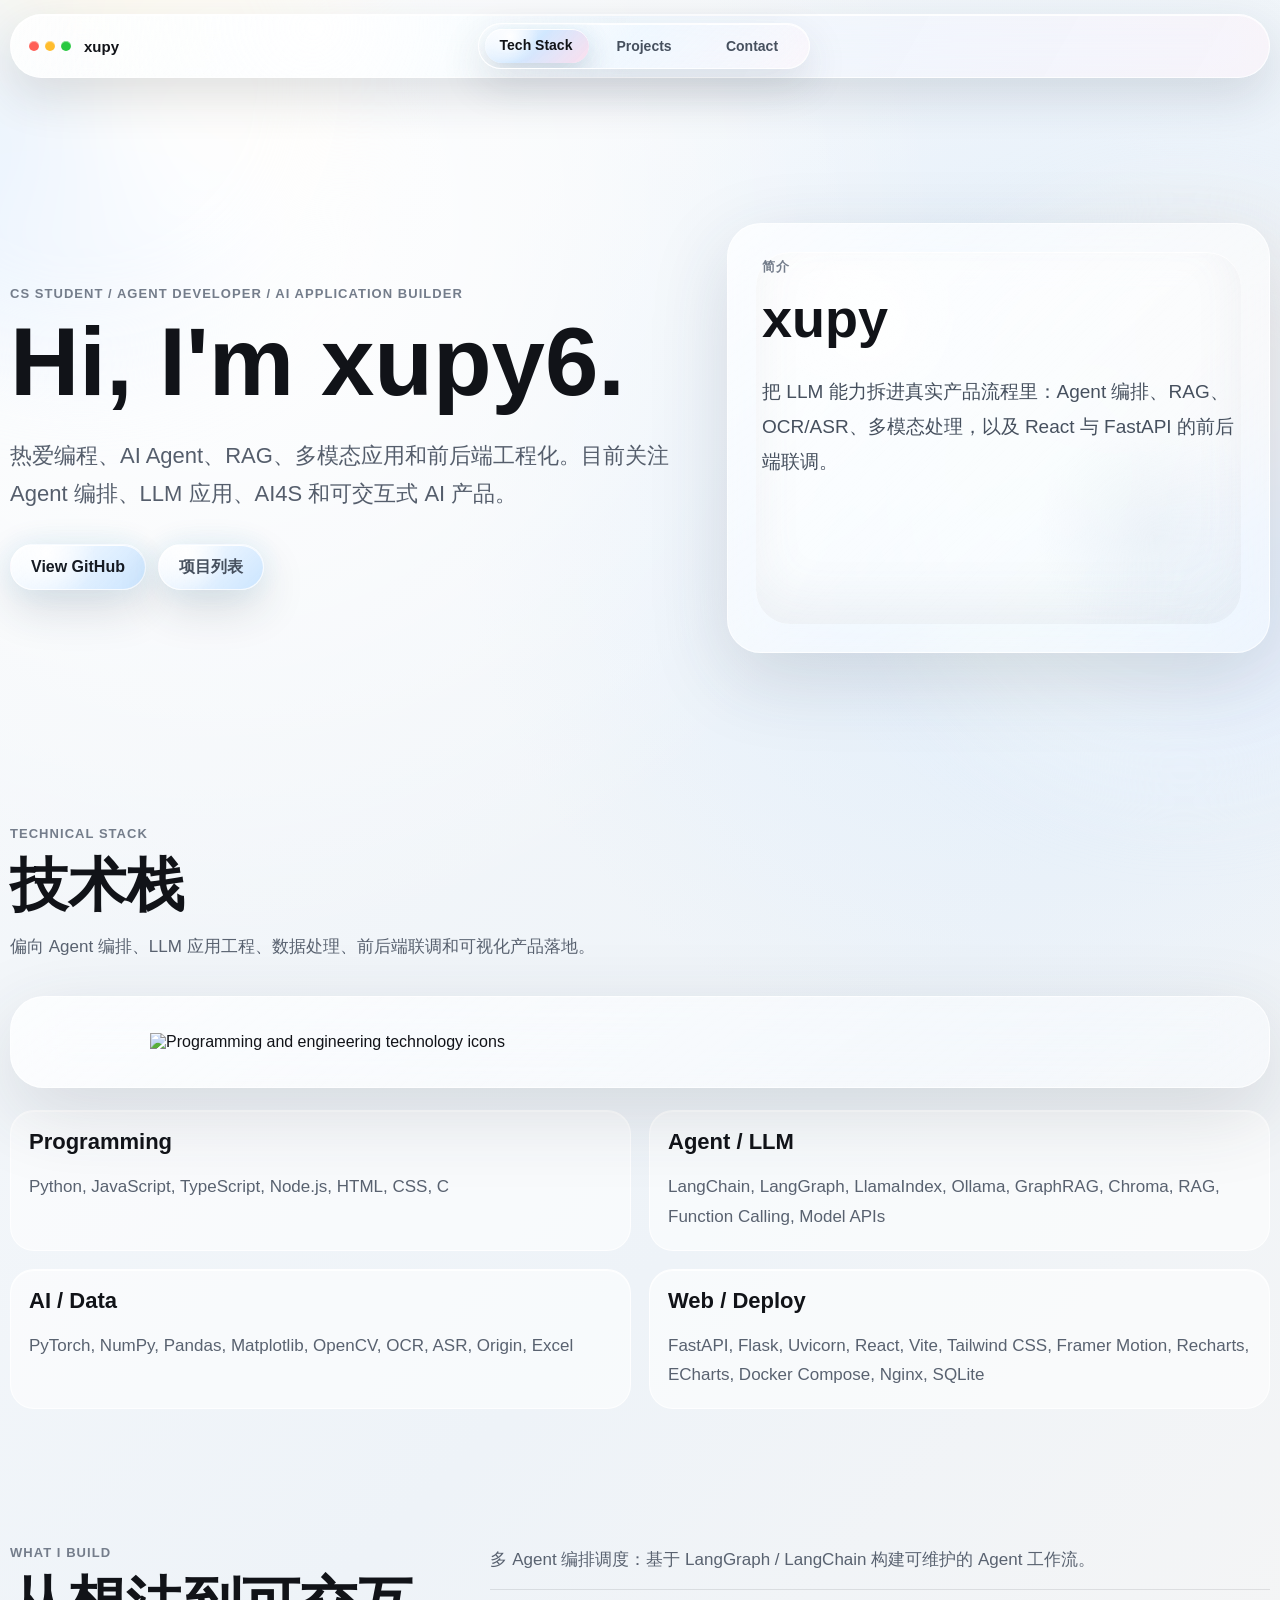
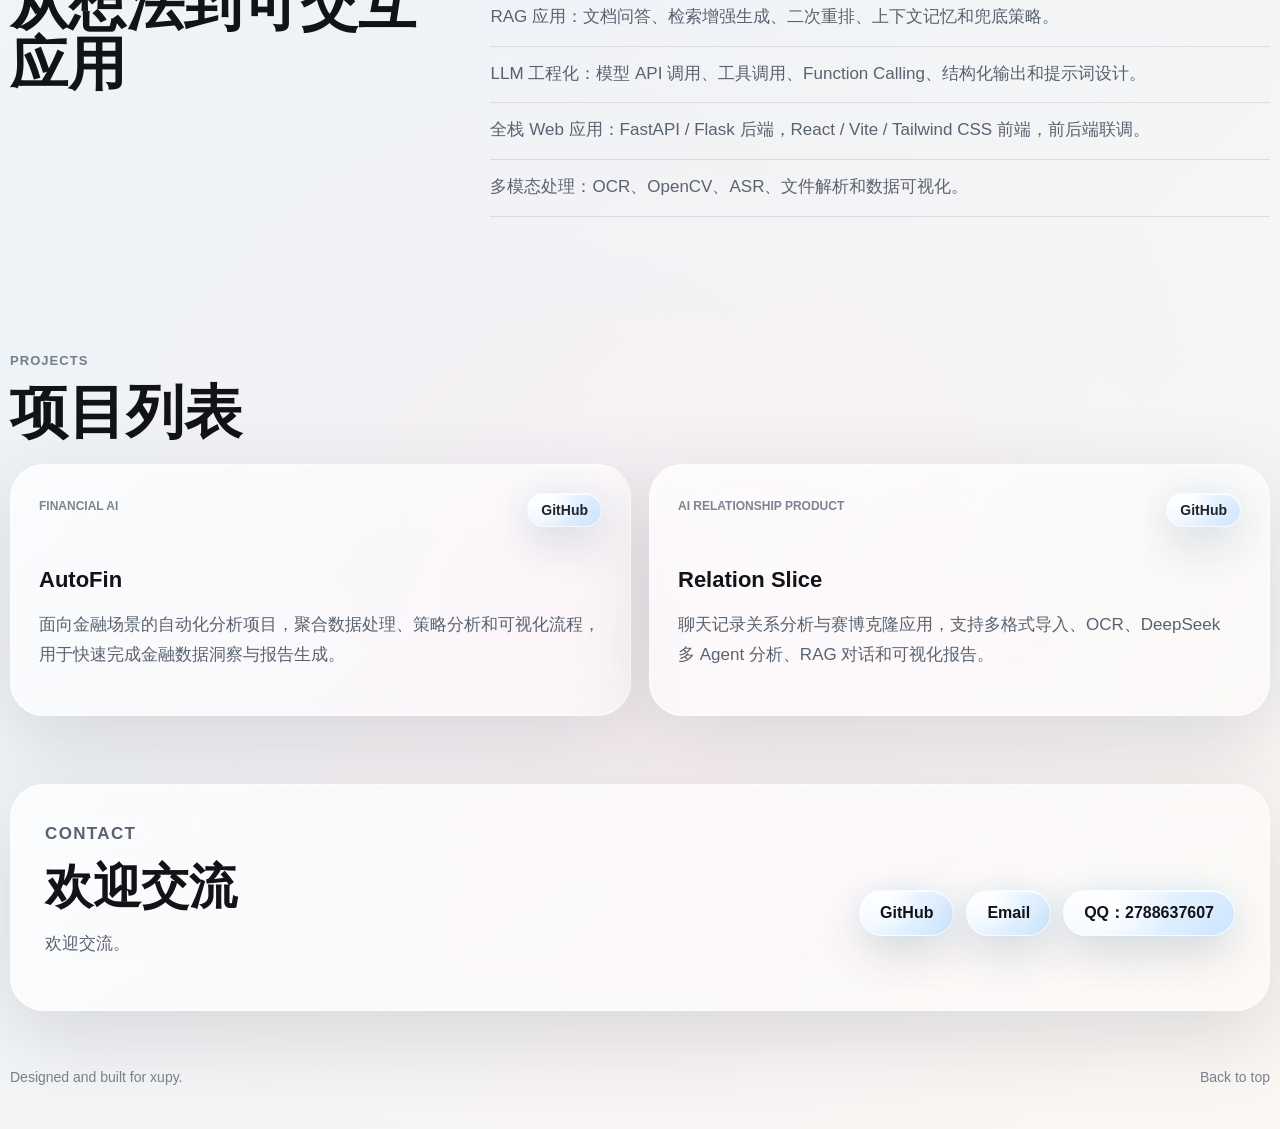
==== commit 9542f43c: "Update index.html" ====
--- a/index.html
+++ b/index.html
@@ -21,21 +21,6 @@
         </span>
         <span>xupy</span>
       </a>
-
-      <div class="music-box-player music-box-disabled" id="musicBox" title="音乐播放器">
-        <button class="music-control" id="prevTrack" type="button" aria-label="上一首">
-          <span aria-hidden="true">‹</span>
-        </button>
-        <button class="music-control music-control-main" id="toggleMusic" type="button" aria-label="播放">
-          <span id="playIcon" aria-hidden="true">▶</span>
-        </button>
-        <button class="music-control" id="nextTrack" type="button" aria-label="下一首">
-          <span aria-hidden="true">›</span>
-        </button>
-        <input class="music-progress" id="musicProgress" type="range" min="0" max="100" value="0" aria-label="播放进度" />
-        <span class="music-title" id="musicTitle">Music</span>
-        <span class="music-box-disc" id="musicDisc" aria-hidden="true"></span>
-      </div>
 
       <nav class="nav" aria-label="Primary navigation">
         <span class="nav-liquid" aria-hidden="true"></span>
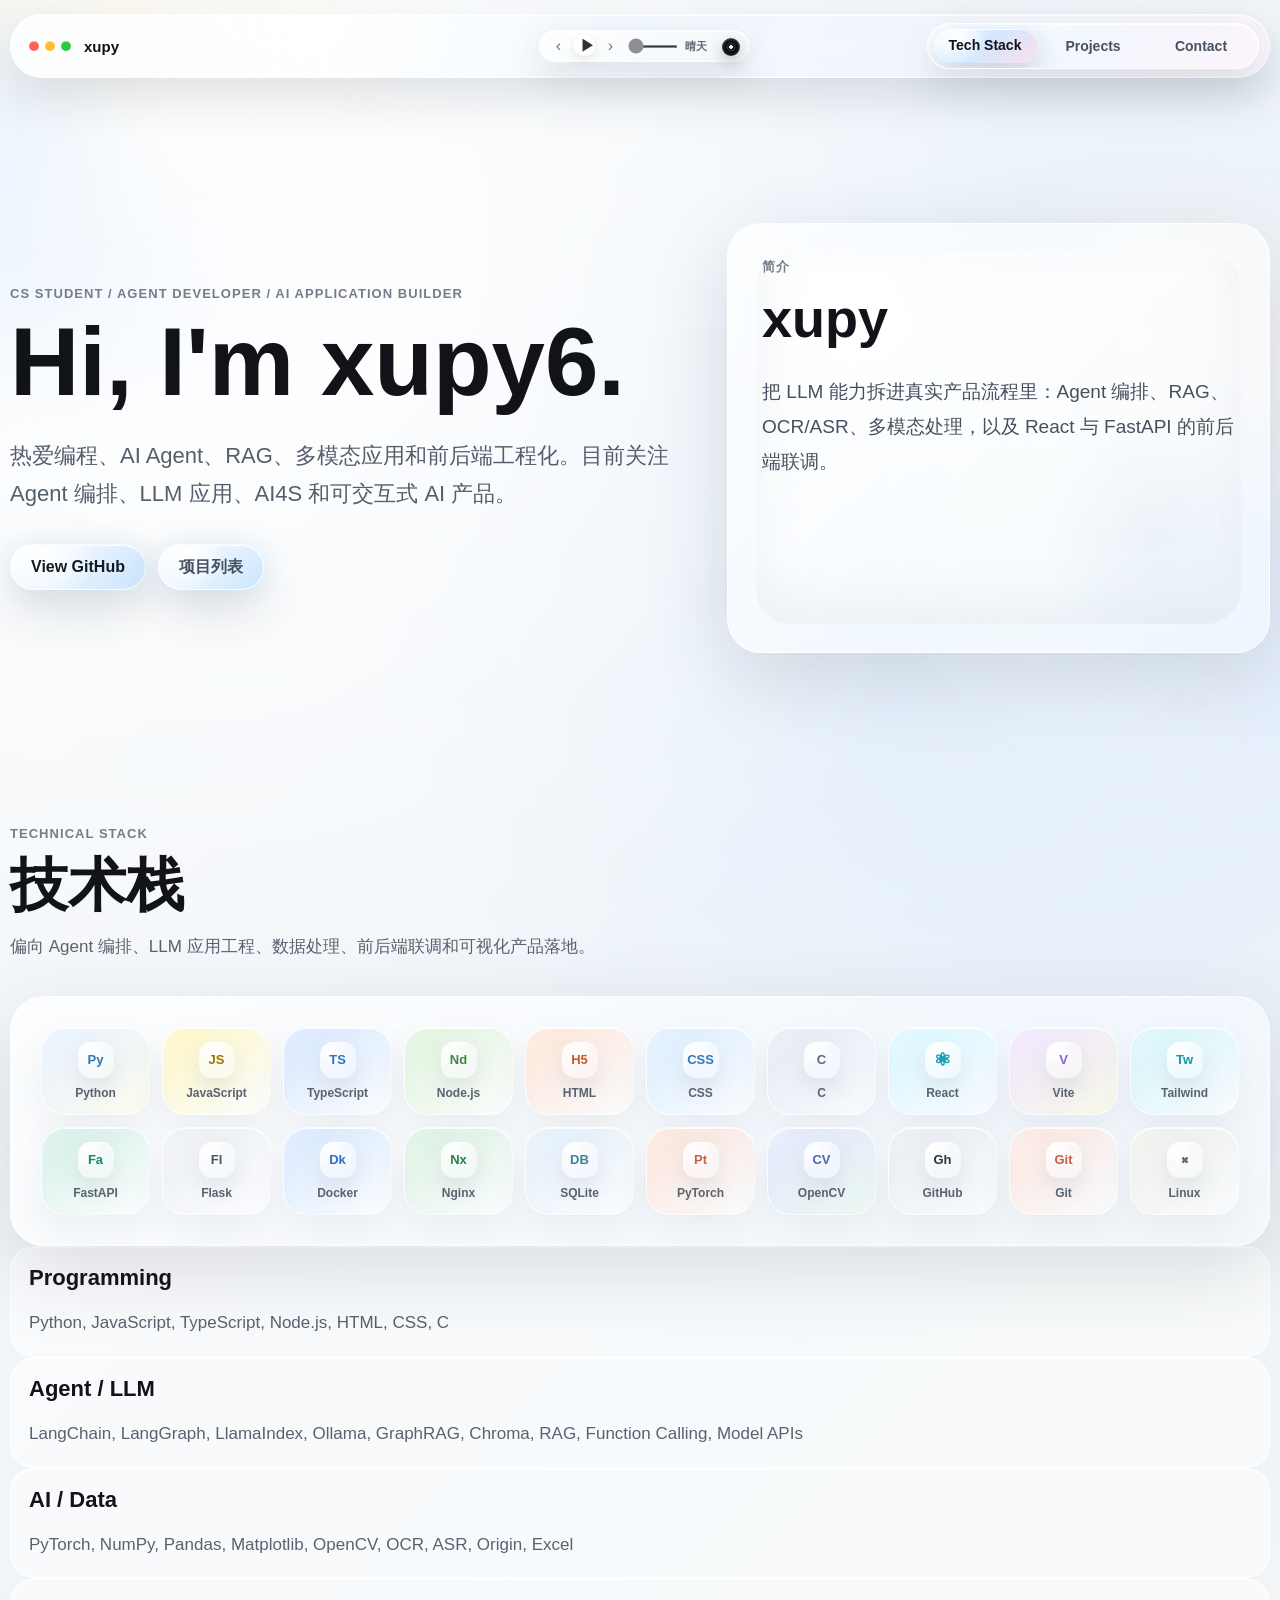
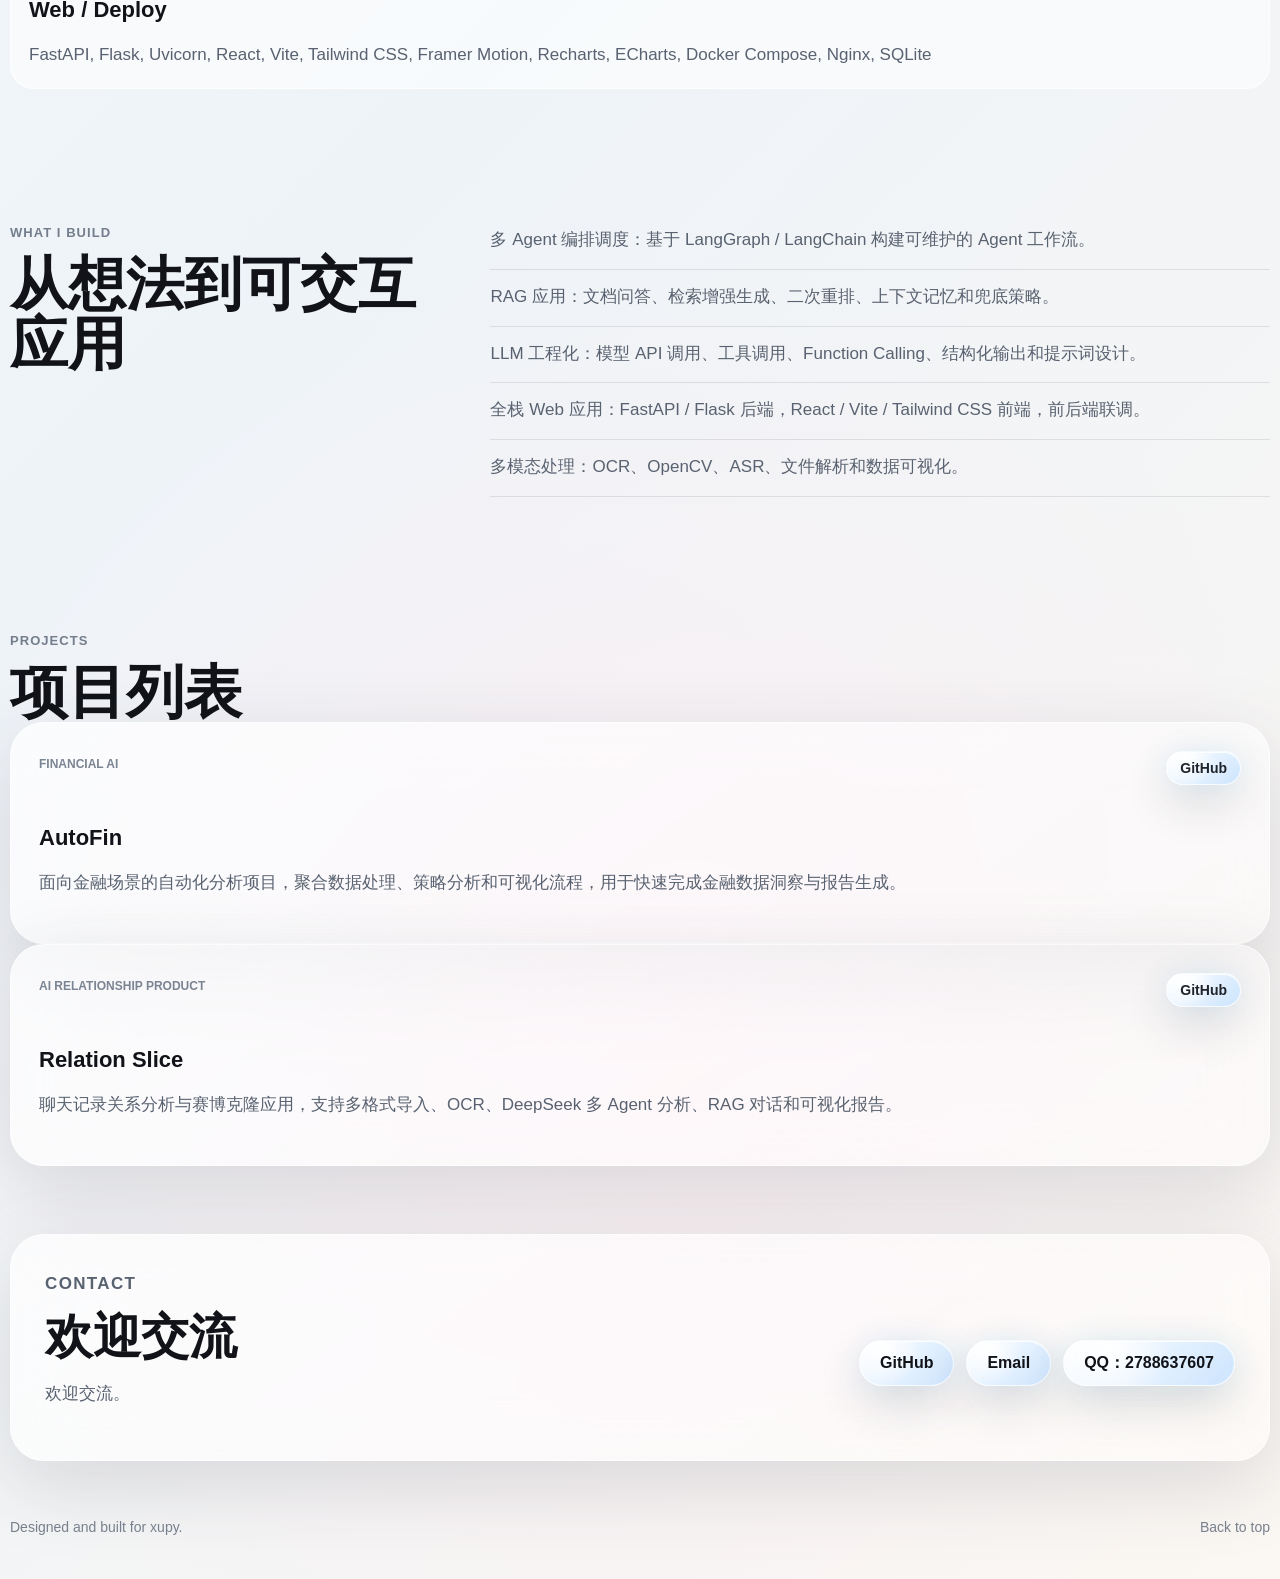
==== commit 5a3f3a02: "fix: replace external tech stack image with local icons" ====
--- a/index.html
+++ b/index.html
@@ -1,157 +1,190 @@
-<!doctype html>
-<html lang="zh-CN">
-  <head>
-    <meta charset="UTF-8" />
-    <meta name="viewport" content="width=device-width, initial-scale=1.0" />
-    <meta
-      name="description"
-      content="xupy 的个人主页，展示 Agent、LLM、AI4S、全栈 Web 与可交互式 AI 产品方向。"
-    />
-    <title>xupy | Agent Developer</title>
-    <link rel="stylesheet" href="./styles.css" />
-  </head>
-  <body>
-    <div class="ambient ambient-a"></div>
-    <div class="ambient ambient-b"></div>
-
-    <header class="site-header">
-      <a class="brand" href="#top" aria-label="xupy homepage">
-        <span class="window-dots" aria-hidden="true">
-          <i></i><i></i><i></i>
-        </span>
-        <span>xupy</span>
-      </a>
-
-      <nav class="nav" aria-label="Primary navigation">
-        <span class="nav-liquid" aria-hidden="true"></span>
-        <a href="#stack">Tech Stack</a>
-        <a href="#projects">Projects</a>
-        <a href="#contact">Contact</a>
-      </nav>
-    </header>
-
-    <main id="top">
-      <section class="hero">
-        <div class="hero-copy">
-          <p class="eyebrow">CS Student / Agent Developer / AI Application Builder</p>
-          <h1>Hi, I'm xupy6.</h1>
-          <p class="lead">
-            热爱编程、AI Agent、RAG、多模态应用和前后端工程化。目前关注 Agent 编排、LLM 应用、AI4S 和可交互式 AI 产品。
-          </p>
-          <div class="hero-actions">
-            <a class="button primary" href="https://github.com/xupy6" target="_blank" rel="noreferrer">View GitHub</a>
-            <a class="button secondary" href="#projects">项目列表</a>
+<!doctype html>
+<html lang="zh-CN">
+  <head>
+    <meta charset="UTF-8" />
+    <meta name="viewport" content="width=device-width, initial-scale=1.0" />
+    <meta
+      name="description"
+      content="xupy 的个人主页，展示 Agent、LLM、AI4S、全栈 Web 与可交互式 AI 产品方向。"
+    />
+    <title>xupy | Agent Developer</title>
+    <link rel="stylesheet" href="./styles.css" />
+  </head>
+  <body>
+    <div class="ambient ambient-a"></div>
+    <div class="ambient ambient-b"></div>
+
+    <header class="site-header">
+      <a class="brand" href="#top" aria-label="xupy homepage">
+        <span class="window-dots" aria-hidden="true">
+          <i></i><i></i><i></i>
+        </span>
+        <span>xupy</span>
+      </a>
+
+      <div class="music-box-player music-box-disabled" id="musicBox" title="音乐播放器">
+        <button class="music-control" id="prevTrack" type="button" aria-label="上一首">
+          <span aria-hidden="true">‹</span>
+        </button>
+        <button class="music-control music-control-main" id="toggleMusic" type="button" aria-label="播放">
+          <span id="playIcon" aria-hidden="true">▶</span>
+        </button>
+        <button class="music-control" id="nextTrack" type="button" aria-label="下一首">
+          <span aria-hidden="true">›</span>
+        </button>
+        <input class="music-progress" id="musicProgress" type="range" min="0" max="100" value="0" aria-label="播放进度" />
+        <span class="music-title" id="musicTitle">Music</span>
+        <span class="music-box-disc" id="musicDisc" aria-hidden="true"></span>
+      </div>
+
+      <nav class="nav" aria-label="Primary navigation">
+        <span class="nav-liquid" aria-hidden="true"></span>
+        <a href="#stack">Tech Stack</a>
+        <a href="#projects">Projects</a>
+        <a href="#contact">Contact</a>
+      </nav>
+    </header>
+
+    <main id="top">
+      <section class="hero">
+        <div class="hero-copy">
+          <p class="eyebrow">CS Student / Agent Developer / AI Application Builder</p>
+          <h1>Hi, I'm xupy6.</h1>
+          <p class="lead">
+            热爱编程、AI Agent、RAG、多模态应用和前后端工程化。目前关注 Agent 编排、LLM 应用、AI4S 和可交互式 AI 产品。
+          </p>
+          <div class="hero-actions">
+            <a class="button primary" href="https://github.com/xupy6" target="_blank" rel="noreferrer">View GitHub</a>
+            <a class="button secondary" href="#projects">项目列表</a>
+          </div>
+        </div>
+
+        <aside class="hero-panel glass" aria-label="Profile intro">
+          <div class="profile-glow"></div>
+          <p class="eyebrow">简介</p>
+          <h2>xupy</h2>
+          <p>
+            把 LLM 能力拆进真实产品流程里：Agent 编排、RAG、OCR/ASR、多模态处理，以及 React 与 FastAPI 的前后端联调。
+          </p>
+        </aside>
+      </section>
+
+      <section id="stack" class="section">
+        <div class="section-heading">
+          <p class="eyebrow">Technical Stack</p>
+          <h2>技术栈</h2>
+          <p>偏向 Agent 编排、LLM 应用工程、数据处理、前后端联调和可视化产品落地。</p>
+        </div>
+
+        <div class="stack-wall glass" aria-label="技术栈图标墙">
+          <div class="tech-icon-grid">
+            <span class="tech-icon python"><b>Py</b><em>Python</em></span>
+            <span class="tech-icon javascript"><b>JS</b><em>JavaScript</em></span>
+            <span class="tech-icon typescript"><b>TS</b><em>TypeScript</em></span>
+            <span class="tech-icon node"><b>Nd</b><em>Node.js</em></span>
+            <span class="tech-icon html"><b>H5</b><em>HTML</em></span>
+            <span class="tech-icon css"><b>CSS</b><em>CSS</em></span>
+            <span class="tech-icon c"><b>C</b><em>C</em></span>
+            <span class="tech-icon react"><b>⚛</b><em>React</em></span>
+            <span class="tech-icon vite"><b>V</b><em>Vite</em></span>
+            <span class="tech-icon tailwind"><b>Tw</b><em>Tailwind</em></span>
+            <span class="tech-icon fastapi"><b>Fa</b><em>FastAPI</em></span>
+            <span class="tech-icon flask"><b>Fl</b><em>Flask</em></span>
+            <span class="tech-icon docker"><b>Dk</b><em>Docker</em></span>
+            <span class="tech-icon nginx"><b>Nx</b><em>Nginx</em></span>
+            <span class="tech-icon sqlite"><b>DB</b><em>SQLite</em></span>
+            <span class="tech-icon pytorch"><b>Pt</b><em>PyTorch</em></span>
+            <span class="tech-icon opencv"><b>CV</b><em>OpenCV</em></span>
+            <span class="tech-icon github"><b>Gh</b><em>GitHub</em></span>
+            <span class="tech-icon git"><b>Git</b><em>Git</em></span>
+            <span class="tech-icon linux"><b>⌘</b><em>Linux</em></span>
           </div>
         </div>
-
-        <aside class="hero-panel glass" aria-label="Profile intro">
-          <div class="profile-glow"></div>
-          <p class="eyebrow">简介</p>
-          <h2>xupy</h2>
-          <p>
-            把 LLM 能力拆进真实产品流程里：Agent 编排、RAG、OCR/ASR、多模态处理，以及 React 与 FastAPI 的前后端联调。
-          </p>
-        </aside>
-      </section>
-
-      <section id="stack" class="section">
-        <div class="section-heading">
-          <p class="eyebrow">Technical Stack</p>
-          <h2>技术栈</h2>
-          <p>偏向 Agent 编排、LLM 应用工程、数据处理、前后端联调和可视化产品落地。</p>
-        </div>
-
-        <div class="stack-wall glass">
-          <img
-            src="https://skillicons.dev/icons?i=python,js,ts,nodejs,html,css,c,react,vite,tailwind,fastapi,flask,docker,nginx,sqlite,pytorch,opencv,github,git,linux"
-            alt="Programming and engineering technology icons"
-          />
-        </div>
-
-        <div class="skill-groups">
-          <article class="skill-card">
-            <h3>Programming</h3>
-            <p>Python, JavaScript, TypeScript, Node.js, HTML, CSS, C</p>
-          </article>
-          <article class="skill-card">
-            <h3>Agent / LLM</h3>
-            <p>LangChain, LangGraph, LlamaIndex, Ollama, GraphRAG, Chroma, RAG, Function Calling, Model APIs</p>
-          </article>
-          <article class="skill-card">
-            <h3>AI / Data</h3>
-            <p>PyTorch, NumPy, Pandas, Matplotlib, OpenCV, OCR, ASR, Origin, Excel</p>
-          </article>
-          <article class="skill-card">
-            <h3>Web / Deploy</h3>
-            <p>FastAPI, Flask, Uvicorn, React, Vite, Tailwind CSS, Framer Motion, Recharts, ECharts, Docker Compose, Nginx, SQLite</p>
-          </article>
-        </div>
-      </section>
-
-      <section class="section split">
-        <div>
-          <p class="eyebrow">What I Build</p>
-          <h2>从想法到可交互应用</h2>
-        </div>
-        <div class="capabilities">
-          <p>多 Agent 编排调度：基于 LangGraph / LangChain 构建可维护的 Agent 工作流。</p>
-          <p>RAG 应用：文档问答、检索增强生成、二次重排、上下文记忆和兜底策略。</p>
-          <p>LLM 工程化：模型 API 调用、工具调用、Function Calling、结构化输出和提示词设计。</p>
-          <p>全栈 Web 应用：FastAPI / Flask 后端，React / Vite / Tailwind CSS 前端，前后端联调。</p>
-          <p>多模态处理：OCR、OpenCV、ASR、文件解析和数据可视化。</p>
-        </div>
-      </section>
-
-      <section id="projects" class="section projects">
-        <div class="section-heading">
-          <p class="eyebrow">Projects</p>
-          <h2>项目列表</h2>
-        </div>
-
-        <div class="project-grid">
-          <article class="project-card glass">
-            <div class="project-topline">
-              <span>Financial AI</span>
-              <a href="https://github.com/xupy6/AutoFin" target="_blank" rel="noreferrer">GitHub</a>
-            </div>
-            <h3>AutoFin</h3>
-            <p>
-              面向金融场景的自动化分析项目，聚合数据处理、策略分析和可视化流程，用于快速完成金融数据洞察与报告生成。
-            </p>
-          </article>
-
-          <article class="project-card glass">
-            <div class="project-topline">
-              <span>AI Relationship Product</span>
-              <a href="https://github.com/xupy6/relation-slice" target="_blank" rel="noreferrer">GitHub</a>
-            </div>
-            <h3>Relation Slice</h3>
-            <p>
-              聊天记录关系分析与赛博克隆应用，支持多格式导入、OCR、DeepSeek 多 Agent 分析、RAG 对话和可视化报告。
-            </p>
-          </article>
-        </div>
-      </section>
-
-      <section id="contact" class="section contact glass">
-        <div>
-          <p class="eyebrow">Contact</p>
-          <h2>欢迎交流</h2>
-          <p>欢迎交流。</p>
-        </div>
-        <div class="contact-links">
-          <a href="https://github.com/xupy6" target="_blank" rel="noreferrer">GitHub</a>
-          <a href="mailto:xupy666@gmail.com">Email</a>
-          <a href="tencent://message/?uin=2788637607&Site=&Menu=yes">QQ：2788637607</a>
-        </div>
-      </section>
-    </main>
-
-    <footer>
-      <span>Designed and built for xupy.</span>
-      <a href="#top">Back to top</a>
-    </footer>
-
-    <script src="./script.js"></script>
-  </body>
-</html>
+
+        <div class="skill-groups">
+          <article class="skill-card">
+            <h3>Programming</h3>
+            <p>Python, JavaScript, TypeScript, Node.js, HTML, CSS, C</p>
+          </article>
+          <article class="skill-card">
+            <h3>Agent / LLM</h3>
+            <p>LangChain, LangGraph, LlamaIndex, Ollama, GraphRAG, Chroma, RAG, Function Calling, Model APIs</p>
+          </article>
+          <article class="skill-card">
+            <h3>AI / Data</h3>
+            <p>PyTorch, NumPy, Pandas, Matplotlib, OpenCV, OCR, ASR, Origin, Excel</p>
+          </article>
+          <article class="skill-card">
+            <h3>Web / Deploy</h3>
+            <p>FastAPI, Flask, Uvicorn, React, Vite, Tailwind CSS, Framer Motion, Recharts, ECharts, Docker Compose, Nginx, SQLite</p>
+          </article>
+        </div>
+      </section>
+
+      <section class="section split">
+        <div>
+          <p class="eyebrow">What I Build</p>
+          <h2>从想法到可交互应用</h2>
+        </div>
+        <div class="capabilities">
+          <p>多 Agent 编排调度：基于 LangGraph / LangChain 构建可维护的 Agent 工作流。</p>
+          <p>RAG 应用：文档问答、检索增强生成、二次重排、上下文记忆和兜底策略。</p>
+          <p>LLM 工程化：模型 API 调用、工具调用、Function Calling、结构化输出和提示词设计。</p>
+          <p>全栈 Web 应用：FastAPI / Flask 后端，React / Vite / Tailwind CSS 前端，前后端联调。</p>
+          <p>多模态处理：OCR、OpenCV、ASR、文件解析和数据可视化。</p>
+        </div>
+      </section>
+
+      <section id="projects" class="section projects">
+        <div class="section-heading">
+          <p class="eyebrow">Projects</p>
+          <h2>项目列表</h2>
+        </div>
+
+        <div class="project-grid">
+          <article class="project-card glass">
+            <div class="project-topline">
+              <span>Financial AI</span>
+              <a href="https://github.com/xupy6/AutoFin" target="_blank" rel="noreferrer">GitHub</a>
+            </div>
+            <h3>AutoFin</h3>
+            <p>
+              面向金融场景的自动化分析项目，聚合数据处理、策略分析和可视化流程，用于快速完成金融数据洞察与报告生成。
+            </p>
+          </article>
+
+          <article class="project-card glass">
+            <div class="project-topline">
+              <span>AI Relationship Product</span>
+              <a href="https://github.com/xupy6/relation-slice" target="_blank" rel="noreferrer">GitHub</a>
+            </div>
+            <h3>Relation Slice</h3>
+            <p>
+              聊天记录关系分析与赛博克隆应用，支持多格式导入、OCR、DeepSeek 多 Agent 分析、RAG 对话和可视化报告。
+            </p>
+          </article>
+        </div>
+      </section>
+
+      <section id="contact" class="section contact glass">
+        <div>
+          <p class="eyebrow">Contact</p>
+          <h2>欢迎交流</h2>
+          <p>欢迎交流。</p>
+        </div>
+        <div class="contact-links">
+          <a href="https://github.com/xupy6" target="_blank" rel="noreferrer">GitHub</a>
+          <a href="mailto:xupy666@gmail.com">Email</a>
+          <a href="tencent://message/?uin=2788637607&Site=&Menu=yes">QQ：2788637607</a>
+        </div>
+      </section>
+    </main>
+
+    <footer>
+      <span>Designed and built for xupy.</span>
+      <a href="#top">Back to top</a>
+    </footer>
+
+    <script src="./script.js"></script>
+  </body>
+</html>
--- a/styles.css
+++ b/styles.css
@@ -1,695 +1,812 @@
-:root {
-  color-scheme: light;
-  font-family: -apple-system, BlinkMacSystemFont, "SF Pro Display", "Helvetica Neue", Arial, sans-serif;
-  --text: #111318;
-  --text-secondary: #46505e;
-  --muted: #747d8b;
-  --line: rgba(20, 24, 31, 0.1);
-  --shadow: 0 24px 80px rgba(46, 53, 66, 0.15);
-}
-
-* {
-  box-sizing: border-box;
-}
-
-html {
-  scroll-behavior: smooth;
-}
-
-body {
-  min-width: 320px;
-  min-height: 100vh;
-  margin: 0;
-  color: var(--text);
-  letter-spacing: 0;
-  background:
-    radial-gradient(circle at 16% 8%, rgba(255, 255, 255, 0.98), transparent 27%),
-    radial-gradient(circle at 82% 18%, rgba(210, 232, 255, 0.52), transparent 24%),
-    radial-gradient(circle at 50% 82%, rgba(255, 232, 240, 0.42), transparent 28%),
-    linear-gradient(135deg, #f8fafc 0%, #eef3f8 48%, #fbf7f3 100%);
-  overflow-x: hidden;
-}
-
-button,
-input {
-  font: inherit;
-}
-
-button {
-  border: 0;
-  cursor: pointer;
-}
-
-a {
-  color: inherit;
-  text-decoration: none;
-}
-
-.ambient {
-  position: fixed;
-  inset: auto;
-  z-index: -1;
-  width: 36rem;
-  height: 36rem;
-  border-radius: 999px;
-  filter: blur(48px);
-  opacity: 0.48;
-  pointer-events: none;
-}
-
-.ambient-a {
-  top: -13rem;
-  left: -13rem;
-  background: conic-gradient(from 120deg, #ffffff, #d5e8ff, #fff4dc, #ffffff);
-}
-
-.ambient-b {
-  right: -12rem;
-  bottom: 7rem;
-  background: conic-gradient(from 20deg, #fff6ef, #e4edff, #fbfff8, #fff6ef);
-}
-
-.site-header {
-  position: fixed;
-  top: 14px;
-  left: 50%;
-  z-index: 20;
+:root {
+  color-scheme: light;
+  font-family: -apple-system, BlinkMacSystemFont, "SF Pro Display", "Helvetica Neue", Arial, sans-serif;
+  --text: #111318;
+  --text-secondary: #46505e;
+  --muted: #747d8b;
+  --line: rgba(20, 24, 31, 0.1);
+  --shadow: 0 24px 80px rgba(46, 53, 66, 0.15);
+}
+
+* {
+  box-sizing: border-box;
+}
+
+html {
+  scroll-behavior: smooth;
+}
+
+body {
+  min-width: 320px;
+  min-height: 100vh;
+  margin: 0;
+  color: var(--text);
+  letter-spacing: 0;
+  background:
+    radial-gradient(circle at 16% 8%, rgba(255, 255, 255, 0.98), transparent 27%),
+    radial-gradient(circle at 82% 18%, rgba(210, 232, 255, 0.52), transparent 24%),
+    radial-gradient(circle at 50% 82%, rgba(255, 232, 240, 0.42), transparent 28%),
+    linear-gradient(135deg, #f8fafc 0%, #eef3f8 48%, #fbf7f3 100%);
+  overflow-x: hidden;
+}
+
+button,
+input {
+  font: inherit;
+}
+
+button {
+  border: 0;
+  cursor: pointer;
+}
+
+a {
+  color: inherit;
+  text-decoration: none;
+}
+
+.ambient {
+  position: fixed;
+  inset: auto;
+  z-index: -1;
+  width: 36rem;
+  height: 36rem;
+  border-radius: 999px;
+  filter: blur(48px);
+  opacity: 0.48;
+  pointer-events: none;
+}
+
+.ambient-a {
+  top: -13rem;
+  left: -13rem;
+  background: conic-gradient(from 120deg, #ffffff, #d5e8ff, #fff4dc, #ffffff);
+}
+
+.ambient-b {
+  right: -12rem;
+  bottom: 7rem;
+  background: conic-gradient(from 20deg, #fff6ef, #e4edff, #fbfff8, #fff6ef);
+}
+
+.site-header {
+  position: fixed;
+  top: 14px;
+  left: 50%;
+  z-index: 20;
+  display: grid;
+  width: min(1480px, calc(100% - 20px));
+  min-height: 58px;
+  grid-template-columns: minmax(130px, 1fr) auto minmax(330px, 1fr);
+  gap: 16px;
+  align-items: center;
+  padding: 8px 10px 8px 18px;
+  border: 1px solid rgba(255, 255, 255, 0.76);
+  border-radius: 999px;
+  background:
+    radial-gradient(circle at 24% 20%, rgba(255, 255, 255, 0.95), transparent 34%),
+    linear-gradient(120deg, rgba(255, 255, 255, 0.84), rgba(235, 247, 255, 0.62) 42%, rgba(255, 243, 248, 0.6));
+  box-shadow:
+    0 18px 48px rgba(37, 47, 70, 0.14),
+    inset 0 1px 0 rgba(255, 255, 255, 0.84);
+  backdrop-filter: blur(26px) saturate(180%);
+  -webkit-backdrop-filter: blur(26px) saturate(180%);
+  transform: translateX(-50%);
+}
+
+.brand {
+  display: inline-flex;
+  align-items: center;
+  gap: 13px;
+  width: max-content;
+  font-size: 15px;
+  font-weight: 720;
+}
+
+.window-dots {
+  display: inline-flex;
+  gap: 6px;
+}
+
+.window-dots i {
+  width: 10px;
+  height: 10px;
+  border-radius: 999px;
+  box-shadow: inset 0 1px 0 rgba(255, 255, 255, 0.45);
+}
+
+.window-dots i:nth-child(1) {
+  background: #ff5f57;
+}
+
+.window-dots i:nth-child(2) {
+  background: #ffbd2e;
+}
+
+.window-dots i:nth-child(3) {
+  background: #28c840;
+}
+
+.nav {
+  position: relative;
+  display: grid;
+  grid-template-columns: repeat(3, 104px);
+  justify-self: end;
+  gap: 4px;
+  overflow: hidden;
+  border: 1px solid rgba(255, 255, 255, 0.82);
+  border-radius: 999px;
+  padding: 5px;
+  background:
+    linear-gradient(135deg, rgba(255, 255, 255, 0.9), rgba(239, 247, 255, 0.7) 44%, rgba(255, 246, 250, 0.58)),
+    radial-gradient(circle at 18% 12%, rgba(255, 255, 255, 0.96), transparent 40%);
+  box-shadow:
+    0 16px 42px rgba(37, 47, 70, 0.13),
+    inset 0 1px 0 rgba(255, 255, 255, 0.88);
+  backdrop-filter: blur(24px) saturate(190%);
+  -webkit-backdrop-filter: blur(24px) saturate(190%);
+}
+
+.nav-liquid {
+  position: absolute;
+  top: 5px;
+  bottom: 5px;
+  left: 5px;
+  width: 104px;
+  border-radius: 999px;
+  background:
+    radial-gradient(circle at 24% 22%, rgba(255, 255, 255, 0.98), transparent 34%),
+    linear-gradient(135deg, rgba(255, 255, 255, 0.98), rgba(205, 229, 255, 0.9) 46%, rgba(255, 218, 234, 0.84));
+  box-shadow:
+    0 14px 30px rgba(37, 47, 70, 0.18),
+    0 0 22px rgba(90, 200, 250, 0.14),
+    inset 0 1px 0 rgba(255, 255, 255, 0.9);
+  transition: transform 320ms cubic-bezier(0.2, 0.9, 0.2, 1);
+}
+
+.nav a {
+  position: relative;
+  z-index: 1;
+  display: inline-flex;
+  min-height: 34px;
+  align-items: center;
+  justify-content: center;
+  border-radius: 999px;
+  color: var(--text-secondary);
+  font-size: 14px;
+  font-weight: 620;
+  transition: color 180ms ease, transform 180ms ease;
+}
+
+.nav a:hover,
+.nav a.active {
+  color: var(--text);
+  transform: translateY(-1px);
+}
+
+.music-box-player {
+  position: relative;
+  isolation: isolate;
+  display: flex;
+  width: 210px;
+  height: 32px;
+  align-items: center;
+  justify-self: center;
+  gap: 5px;
+  border: 1px solid rgba(255, 255, 255, 0.82);
+  border-radius: 999px;
+  padding: 5px 35px 5px 8px;
+  background:
+    linear-gradient(145deg, rgba(255, 255, 255, 0.86), rgba(244, 245, 247, 0.52)),
+    radial-gradient(circle at 26% 20%, rgba(255, 255, 255, 0.98), transparent 34%);
+  box-shadow:
+    0 14px 36px rgba(30, 34, 42, 0.12),
+    inset 0 1px 0 rgba(255, 255, 255, 0.88);
+  backdrop-filter: blur(20px) saturate(180%);
+  -webkit-backdrop-filter: blur(20px) saturate(180%);
+}
+
+.music-box-player::before {
+  position: absolute;
+  inset: -3px;
+  z-index: 0;
+  content: "";
+  border-radius: 999px;
+  padding: 2px;
+  background: linear-gradient(
+    110deg,
+    rgba(255, 255, 255, 0.32),
+    rgba(255, 88, 146, 0.86),
+    rgba(255, 214, 92, 0.78),
+    rgba(78, 214, 118, 0.76),
+    rgba(90, 200, 250, 0.78),
+    rgba(190, 128, 255, 0.74),
+    rgba(255, 255, 255, 0.32)
+  );
+  background-size: 320% 100%;
+  opacity: 0;
+  -webkit-mask: linear-gradient(#000 0 0) content-box, linear-gradient(#000 0 0);
+  -webkit-mask-composite: xor;
+  mask: linear-gradient(#000 0 0) content-box, linear-gradient(#000 0 0);
+  mask-composite: exclude;
+  pointer-events: none;
+  transition: opacity 220ms ease;
+}
+
+.music-box-playing::before {
+  opacity: 0.9;
+  animation: musicBorderShift 4.8s ease-in-out infinite, musicHue 7.2s ease-in-out infinite;
+}
+
+.music-box-player > * {
+  position: relative;
+  z-index: 2;
+}
+
+.music-box-disabled {
+  opacity: 0.62;
+}
+
+.music-control {
+  display: grid;
+  width: 21px;
+  height: 21px;
+  flex: 0 0 21px;
+  place-items: center;
+  border-radius: 999px;
+  background: transparent;
+  color: rgba(54, 59, 69, 0.72);
+  transition: background-color 160ms ease, color 160ms ease, transform 160ms ease;
+}
+
+.music-control:hover,
+.music-control-main {
+  background: rgba(255, 255, 255, 0.72);
+  color: rgba(18, 22, 30, 0.88);
+  transform: translateY(-1px);
+}
+
+.music-control-main {
+  box-shadow:
+    0 4px 12px rgba(30, 34, 42, 0.1),
+    inset 0 1px 0 rgba(255, 255, 255, 0.86);
+}
+
+.music-progress {
+  width: 50px;
+  height: 3px;
+  flex: 0 0 50px;
+  accent-color: #8e8e93;
+  cursor: pointer;
+}
+
+.music-title {
+  max-width: 54px;
+  overflow: hidden;
+  color: rgba(70, 78, 92, 0.86);
+  font-size: 11px;
+  font-weight: 650;
+  text-overflow: ellipsis;
+  white-space: nowrap;
+}
+
+.music-box-disc {
+  position: absolute;
+  right: 8px;
+  top: 7px;
+  width: 18px;
+  height: 18px;
+  border-radius: 999px;
+  background:
+    radial-gradient(circle, rgba(248, 249, 251, 0.96) 0 13%, rgba(20, 22, 26, 0.9) 14% 26%, transparent 27%),
+    repeating-radial-gradient(circle, #15171b 0 2px, #2b2e35 3px 4px, #090a0d 5px 6px);
+  box-shadow:
+    0 6px 14px rgba(10, 12, 16, 0.24),
+    inset 0 1px 2px rgba(255, 255, 255, 0.22);
+}
+
+.music-box-disc-active {
+  animation: musicSpin 2.4s linear infinite;
+}
+
+main {
+  width: min(1500px, calc(100% - 20px));
+  margin: 0 auto;
+  padding: 118px 0 58px;
+}
+
+.hero {
+  display: grid;
+  grid-template-columns: minmax(0, 1.12fr) minmax(360px, 0.88fr);
+  gap: 26px;
+  min-height: 640px;
+  align-items: center;
+}
+
+.eyebrow {
+  margin: 0 0 14px;
+  color: var(--muted);
+  font-size: 13px;
+  font-weight: 720;
+  letter-spacing: 0.08em;
+  text-transform: uppercase;
+}
+
+h1,
+h2,
+h3,
+p {
+  letter-spacing: 0;
+}
+
+h1 {
+  max-width: 820px;
+  margin: 0;
+  font-size: 96px;
+  line-height: 0.98;
+}
+
+h2 {
+  margin: 0;
+  font-size: 58px;
+  line-height: 1.04;
+}
+
+h3 {
+  margin: 0;
+  font-size: 22px;
+}
+
+.lead {
+  max-width: 720px;
+  margin: 28px 0 0;
+  color: #555e6c;
+  font-size: 22px;
+  line-height: 1.72;
+}
+
+.hero-actions,
+.contact-links {
+  display: flex;
+  flex-wrap: wrap;
+  gap: 12px;
+  margin-top: 32px;
+}
+
+.button,
+.contact-links a,
+.project-topline a {
+  position: relative;
+  display: inline-flex;
+  min-height: 46px;
+  align-items: center;
+  justify-content: center;
+  overflow: hidden;
+  border: 1px solid rgba(255, 255, 255, 0.76);
+  border-radius: 999px;
+  padding: 0 20px;
+  font-weight: 720;
+  background:
+    radial-gradient(circle at 20% 14%, rgba(255, 255, 255, 0.98), transparent 34%),
+    linear-gradient(135deg, rgba(255, 255, 255, 0.9), rgba(198, 226, 255, 0.82) 42%, rgba(255, 216, 233, 0.82)),
+    linear-gradient(100deg, rgba(255, 255, 255, 0.5), transparent 42%, rgba(255, 255, 255, 0.28));
+  background-size: 130% 130%, 220% 220%, 180% 100%;
+  box-shadow:
+    0 18px 46px rgba(37, 47, 70, 0.16),
+    0 0 28px rgba(90, 200, 250, 0.12),
+    inset 0 1px 0 rgba(255, 255, 255, 0.9);
+  transition: transform 180ms ease, box-shadow 180ms ease;
+}
+
+.button::before,
+.contact-links a::before,
+.project-topline a::before {
+  position: absolute;
+  inset: 0;
+  content: "";
+  border-radius: inherit;
+  background: linear-gradient(100deg, transparent 0%, rgba(255, 255, 255, 0.52) 42%, transparent 72%);
+  opacity: 0;
+  transform: translateX(-45%);
+  transition: opacity 180ms ease, transform 420ms ease;
+}
+
+.button:hover,
+.contact-links a:hover,
+.project-topline a:hover {
+  transform: translateY(-2px);
+  box-shadow: 0 20px 54px rgba(37, 47, 70, 0.2);
+  animation: liquidButtonFlow 3.8s ease-in-out infinite;
+}
+
+.button:hover::before,
+.contact-links a:hover::before,
+.project-topline a:hover::before {
+  opacity: 1;
+  transform: translateX(42%);
+}
+
+.primary {
+  color: #161b23;
+}
+
+.secondary {
+  color: var(--text-secondary);
+}
+
+.glass {
+  border: 1px solid rgba(255, 255, 255, 0.72);
+  background: linear-gradient(145deg, rgba(255, 255, 255, 0.72), rgba(255, 255, 255, 0.38));
+  box-shadow: var(--shadow);
+  backdrop-filter: blur(26px) saturate(145%);
+  -webkit-backdrop-filter: blur(26px) saturate(145%);
+}
+
+.hero-panel {
+  position: relative;
+  overflow: hidden;
+  min-height: 430px;
+  border-radius: 34px;
+  padding: 34px;
+}
+
+.profile-glow {
+  position: absolute;
+  inset: 28px;
+  border-radius: 34px;
+  background:
+    linear-gradient(135deg, rgba(255, 255, 255, 0.74), rgba(255, 255, 255, 0.16)),
+    radial-gradient(circle at 24% 20%, rgba(255, 255, 255, 0.86), transparent 18%),
+    radial-gradient(circle at 82% 76%, rgba(190, 205, 220, 0.28), transparent 24%);
+  box-shadow:
+    inset 0 1px 0 rgba(255, 255, 255, 0.86),
+    inset 0 -22px 50px rgba(91, 105, 124, 0.08);
+}
+
+.hero-panel > *:not(.profile-glow) {
+  position: relative;
+  z-index: 1;
+}
+
+.hero-panel h2 {
+  font-size: 54px;
+}
+
+.hero-panel p:not(.eyebrow) {
+  max-width: 520px;
+  margin: 28px 0 0;
+  color: var(--text-secondary);
+  font-size: 19px;
+  line-height: 1.85;
+}
+
+.section {
+  padding: 68px 0;
+}
+
+.section-heading {
+  max-width: 760px;
+}
+
+.section-heading p:not(.eyebrow),
+.contact p,
+.capabilities p,
+.project-card p,
+.skill-card p {
+  color: #596270;
+  font-size: 17px;
+  line-height: 1.75;
+}
+
+.stack-wall {
+  margin-top: 34px;
+  border-radius: 34px;
+  padding: 30px;
+  overflow: hidden;
+}
+
+.tech-icon-grid {
   display: grid;
-  width: min(1480px, calc(100% - 20px));
-  min-height: 58px;
-  grid-template-columns: minmax(130px, 1fr) auto minmax(330px, 1fr);
-  gap: 16px;
-  align-items: center;
-  padding: 8px 10px 8px 18px;
-  border: 1px solid rgba(255, 255, 255, 0.76);
-  border-radius: 999px;
-  background:
-    radial-gradient(circle at 24% 20%, rgba(255, 255, 255, 0.95), transparent 34%),
-    linear-gradient(120deg, rgba(255, 255, 255, 0.84), rgba(235, 247, 255, 0.62) 42%, rgba(255, 243, 248, 0.6));
-  box-shadow:
-    0 18px 48px rgba(37, 47, 70, 0.14),
-    inset 0 1px 0 rgba(255, 255, 255, 0.84);
-  backdrop-filter: blur(26px) saturate(180%);
-  -webkit-backdrop-filter: blur(26px) saturate(180%);
-  transform: translateX(-50%);
-}
-
-.brand {
-  display: inline-flex;
-  align-items: center;
-  gap: 13px;
-  width: max-content;
-  font-size: 15px;
-  font-weight: 720;
-}
-
-.window-dots {
-  display: inline-flex;
-  gap: 6px;
-}
-
-.window-dots i {
-  width: 10px;
-  height: 10px;
-  border-radius: 999px;
-  box-shadow: inset 0 1px 0 rgba(255, 255, 255, 0.45);
-}
-
-.window-dots i:nth-child(1) {
-  background: #ff5f57;
-}
-
-.window-dots i:nth-child(2) {
-  background: #ffbd2e;
-}
-
-.window-dots i:nth-child(3) {
-  background: #28c840;
-}
-
-.nav {
+  grid-template-columns: repeat(10, minmax(74px, 1fr));
+  gap: 12px;
+  width: 100%;
+}
+
+.tech-icon {
   position: relative;
   display: grid;
-  grid-template-columns: repeat(3, 104px);
-  justify-self: end;
-  gap: 4px;
+  min-height: 88px;
+  place-items: center;
+  gap: 7px;
+  padding: 12px 8px;
+  border: 1px solid rgba(255, 255, 255, 0.74);
+  border-radius: 24px;
+  background:
+    radial-gradient(circle at 22% 16%, rgba(255, 255, 255, 0.88), transparent 38%),
+    linear-gradient(145deg, rgba(255, 255, 255, 0.64), rgba(255, 255, 255, 0.3));
+  box-shadow:
+    inset 0 1px 0 rgba(255, 255, 255, 0.86),
+    0 16px 34px rgba(75, 84, 96, 0.08);
+  color: #1d2430;
   overflow: hidden;
-  border: 1px solid rgba(255, 255, 255, 0.82);
-  border-radius: 999px;
-  padding: 5px;
-  background:
-    linear-gradient(135deg, rgba(255, 255, 255, 0.9), rgba(239, 247, 255, 0.7) 44%, rgba(255, 246, 250, 0.58)),
-    radial-gradient(circle at 18% 12%, rgba(255, 255, 255, 0.96), transparent 40%);
+  transition: transform 180ms ease, border-color 180ms ease, box-shadow 180ms ease;
+}
+
+.tech-icon::before {
+  content: "";
+  position: absolute;
+  inset: -36%;
+  background: linear-gradient(120deg, transparent 24%, rgba(255, 255, 255, 0.36) 42%, transparent 60%);
+  transform: translateX(-42%) rotate(12deg);
+  transition: transform 420ms ease;
+}
+
+.tech-icon:hover {
+  transform: translateY(-3px);
+  border-color: rgba(255, 255, 255, 0.95);
   box-shadow:
-    0 16px 42px rgba(37, 47, 70, 0.13),
-    inset 0 1px 0 rgba(255, 255, 255, 0.88);
-  backdrop-filter: blur(24px) saturate(190%);
-  -webkit-backdrop-filter: blur(24px) saturate(190%);
-}
-
-.nav-liquid {
-  position: absolute;
-  top: 5px;
-  bottom: 5px;
-  left: 5px;
-  width: 104px;
-  border-radius: 999px;
-  background:
-    radial-gradient(circle at 24% 22%, rgba(255, 255, 255, 0.98), transparent 34%),
-    linear-gradient(135deg, rgba(255, 255, 255, 0.98), rgba(205, 229, 255, 0.9) 46%, rgba(255, 218, 234, 0.84));
-  box-shadow:
-    0 14px 30px rgba(37, 47, 70, 0.18),
-    0 0 22px rgba(90, 200, 250, 0.14),
-    inset 0 1px 0 rgba(255, 255, 255, 0.9);
-  transition: transform 320ms cubic-bezier(0.2, 0.9, 0.2, 1);
-}
-
-.nav a {
+    inset 0 1px 0 rgba(255, 255, 255, 0.92),
+    0 22px 44px rgba(75, 84, 96, 0.12);
+}
+
+.tech-icon:hover::before {
+  transform: translateX(42%) rotate(12deg);
+}
+
+.tech-icon b,
+.tech-icon em {
   position: relative;
   z-index: 1;
-  display: inline-flex;
-  min-height: 34px;
-  align-items: center;
-  justify-content: center;
-  border-radius: 999px;
-  color: var(--text-secondary);
-  font-size: 14px;
-  font-weight: 620;
-  transition: color 180ms ease, transform 180ms ease;
-}
-
-.nav a:hover,
-.nav a.active {
-  color: var(--text);
-  transform: translateY(-1px);
-}
-
-.music-box-player {
-  position: relative;
-  isolation: isolate;
-  display: flex;
-  width: 210px;
-  height: 32px;
-  align-items: center;
-  justify-self: center;
-  gap: 5px;
-  border: 1px solid rgba(255, 255, 255, 0.82);
-  border-radius: 999px;
-  padding: 5px 35px 5px 8px;
+}
+
+.tech-icon b {
+  display: grid;
+  width: 36px;
+  height: 36px;
+  place-items: center;
+  border-radius: 13px;
   background:
-    linear-gradient(145deg, rgba(255, 255, 255, 0.86), rgba(244, 245, 247, 0.52)),
-    radial-gradient(circle at 26% 20%, rgba(255, 255, 255, 0.98), transparent 34%);
-  box-shadow:
-    0 14px 36px rgba(30, 34, 42, 0.12),
-    inset 0 1px 0 rgba(255, 255, 255, 0.88);
-  backdrop-filter: blur(20px) saturate(180%);
-  -webkit-backdrop-filter: blur(20px) saturate(180%);
-}
-
-.music-box-player::before {
-  position: absolute;
-  inset: -3px;
-  z-index: 0;
-  content: "";
-  border-radius: 999px;
-  padding: 2px;
-  background: linear-gradient(
-    110deg,
-    rgba(255, 255, 255, 0.32),
-    rgba(255, 88, 146, 0.86),
-    rgba(255, 214, 92, 0.78),
-    rgba(78, 214, 118, 0.76),
-    rgba(90, 200, 250, 0.78),
-    rgba(190, 128, 255, 0.74),
-    rgba(255, 255, 255, 0.32)
-  );
-  background-size: 320% 100%;
-  opacity: 0;
-  -webkit-mask: linear-gradient(#000 0 0) content-box, linear-gradient(#000 0 0);
-  -webkit-mask-composite: xor;
-  mask: linear-gradient(#000 0 0) content-box, linear-gradient(#000 0 0);
-  mask-composite: exclude;
-  pointer-events: none;
-  transition: opacity 220ms ease;
-}
-
-.music-box-playing::before {
-  opacity: 0.9;
-  animation: musicBorderShift 4.8s ease-in-out infinite, musicHue 7.2s ease-in-out infinite;
-}
-
-.music-box-player > * {
-  position: relative;
-  z-index: 2;
-}
-
-.music-box-disabled {
-  opacity: 0.62;
-}
-
-.music-control {
-  display: grid;
-  width: 21px;
-  height: 21px;
-  flex: 0 0 21px;
-  place-items: center;
-  border-radius: 999px;
-  background: transparent;
-  color: rgba(54, 59, 69, 0.72);
-  transition: background-color 160ms ease, color 160ms ease, transform 160ms ease;
-}
-
-.music-control:hover,
-.music-control-main {
-  background: rgba(255, 255, 255, 0.72);
-  color: rgba(18, 22, 30, 0.88);
-  transform: translateY(-1px);
-}
-
-.music-control-main {
-  box-shadow:
-    0 4px 12px rgba(30, 34, 42, 0.1),
-    inset 0 1px 0 rgba(255, 255, 255, 0.86);
-}
-
-.music-progress {
-  width: 50px;
-  height: 3px;
-  flex: 0 0 50px;
-  accent-color: #8e8e93;
-  cursor: pointer;
-}
-
-.music-title {
-  max-width: 54px;
-  overflow: hidden;
-  color: rgba(70, 78, 92, 0.86);
-  font-size: 11px;
-  font-weight: 650;
-  text-overflow: ellipsis;
-  white-space: nowrap;
-}
-
-.music-box-disc {
-  position: absolute;
-  right: 8px;
-  top: 7px;
-  width: 18px;
-  height: 18px;
-  border-radius: 999px;
-  background:
-    radial-gradient(circle, rgba(248, 249, 251, 0.96) 0 13%, rgba(20, 22, 26, 0.9) 14% 26%, transparent 27%),
-    repeating-radial-gradient(circle, #15171b 0 2px, #2b2e35 3px 4px, #090a0d 5px 6px);
-  box-shadow:
-    0 6px 14px rgba(10, 12, 16, 0.24),
-    inset 0 1px 2px rgba(255, 255, 255, 0.22);
-}
-
-.music-box-disc-active {
-  animation: musicSpin 2.4s linear infinite;
-}
-
-main {
-  width: min(1500px, calc(100% - 20px));
-  margin: 0 auto;
-  padding: 118px 0 58px;
-}
-
-.hero {
-  display: grid;
-  grid-template-columns: minmax(0, 1.12fr) minmax(360px, 0.88fr);
-  gap: 26px;
-  min-height: 640px;
-  align-items: center;
-}
-
-.eyebrow {
-  margin: 0 0 14px;
-  color: var(--muted);
-  font-size: 13px;
-  font-weight: 720;
-  letter-spacing: 0.08em;
-  text-transform: uppercase;
-}
-
-h1,
-h2,
-h3,
-p {
-  letter-spacing: 0;
-}
-
-h1 {
-  max-width: 820px;
-  margin: 0;
-  font-size: 96px;
-  line-height: 0.98;
-}
-
-h2 {
-  margin: 0;
-  font-size: 58px;
-  line-height: 1.04;
-}
-
-h3 {
-  margin: 0;
-  font-size: 22px;
-}
-
-.lead {
-  max-width: 720px;
-  margin: 28px 0 0;
-  color: #555e6c;
-  font-size: 22px;
-  line-height: 1.72;
-}
-
-.hero-actions,
-.contact-links {
-  display: flex;
-  flex-wrap: wrap;
-  gap: 12px;
-  margin-top: 32px;
-}
-
-.button,
-.contact-links a,
-.project-topline a {
-  position: relative;
-  display: inline-flex;
-  min-height: 46px;
-  align-items: center;
-  justify-content: center;
-  overflow: hidden;
-  border: 1px solid rgba(255, 255, 255, 0.76);
-  border-radius: 999px;
-  padding: 0 20px;
-  font-weight: 720;
-  background:
-    radial-gradient(circle at 20% 14%, rgba(255, 255, 255, 0.98), transparent 34%),
-    linear-gradient(135deg, rgba(255, 255, 255, 0.9), rgba(198, 226, 255, 0.82) 42%, rgba(255, 216, 233, 0.82)),
-    linear-gradient(100deg, rgba(255, 255, 255, 0.5), transparent 42%, rgba(255, 255, 255, 0.28));
-  background-size: 130% 130%, 220% 220%, 180% 100%;
-  box-shadow:
-    0 18px 46px rgba(37, 47, 70, 0.16),
-    0 0 28px rgba(90, 200, 250, 0.12),
-    inset 0 1px 0 rgba(255, 255, 255, 0.9);
-  transition: transform 180ms ease, box-shadow 180ms ease;
-}
-
-.button::before,
-.contact-links a::before,
-.project-topline a::before {
-  position: absolute;
-  inset: 0;
-  content: "";
-  border-radius: inherit;
-  background: linear-gradient(100deg, transparent 0%, rgba(255, 255, 255, 0.52) 42%, transparent 72%);
-  opacity: 0;
-  transform: translateX(-45%);
-  transition: opacity 180ms ease, transform 420ms ease;
-}
-
-.button:hover,
-.contact-links a:hover,
-.project-topline a:hover {
-  transform: translateY(-2px);
-  box-shadow: 0 20px 54px rgba(37, 47, 70, 0.2);
-  animation: liquidButtonFlow 3.8s ease-in-out infinite;
-}
-
-.button:hover::before,
-.contact-links a:hover::before,
-.project-topline a:hover::before {
-  opacity: 1;
-  transform: translateX(42%);
-}
-
-.primary {
-  color: #161b23;
-}
-
-.secondary {
-  color: var(--text-secondary);
-}
-
-.glass {
-  border: 1px solid rgba(255, 255, 255, 0.72);
-  background: linear-gradient(145deg, rgba(255, 255, 255, 0.72), rgba(255, 255, 255, 0.38));
-  box-shadow: var(--shadow);
-  backdrop-filter: blur(26px) saturate(145%);
-  -webkit-backdrop-filter: blur(26px) saturate(145%);
-}
-
-.hero-panel {
-  position: relative;
-  overflow: hidden;
-  min-height: 430px;
-  border-radius: 34px;
-  padding: 34px;
-}
-
-.profile-glow {
-  position: absolute;
-  inset: 28px;
-  border-radius: 34px;
-  background:
-    linear-gradient(135deg, rgba(255, 255, 255, 0.74), rgba(255, 255, 255, 0.16)),
-    radial-gradient(circle at 24% 20%, rgba(255, 255, 255, 0.86), transparent 18%),
-    radial-gradient(circle at 82% 76%, rgba(190, 205, 220, 0.28), transparent 24%);
+    radial-gradient(circle at 28% 22%, rgba(255, 255, 255, 0.92), transparent 42%),
+    linear-gradient(145deg, rgba(255, 255, 255, 0.76), rgba(245, 247, 251, 0.42));
   box-shadow:
     inset 0 1px 0 rgba(255, 255, 255, 0.86),
-    inset 0 -22px 50px rgba(91, 105, 124, 0.08);
-}
-
-.hero-panel > *:not(.profile-glow) {
-  position: relative;
-  z-index: 1;
-}
-
-.hero-panel h2 {
-  font-size: 54px;
-}
-
-.hero-panel p:not(.eyebrow) {
-  max-width: 520px;
-  margin: 28px 0 0;
-  color: var(--text-secondary);
-  font-size: 19px;
-  line-height: 1.85;
-}
-
-.section {
-  padding: 68px 0;
-}
-
-.section-heading {
-  max-width: 760px;
-}
-
-.section-heading p:not(.eyebrow),
-.contact p,
-.capabilities p,
-.project-card p,
-.skill-card p {
-  color: #596270;
-  font-size: 17px;
-  line-height: 1.75;
-}
-
-.stack-wall {
-  display: flex;
-  align-items: center;
-  justify-content: center;
-  margin-top: 34px;
-  border-radius: 34px;
-  padding: 36px;
-}
-
-.stack-wall img {
-  width: min(100%, 980px);
-  height: auto;
-}
-
-.skill-groups,
-.project-grid {
-  display: grid;
-  grid-template-columns: repeat(2, minmax(0, 1fr));
-  gap: 18px;
-  margin-top: 22px;
-}
-
-.skill-card {
-  border: 1px solid rgba(255, 255, 255, 0.78);
-  border-radius: 24px;
-  padding: 18px;
-  background: rgba(255, 255, 255, 0.54);
-  box-shadow: inset 0 1px 0 rgba(255, 255, 255, 0.86);
-  transition: transform 180ms ease, background 180ms ease;
-}
-
-.skill-card:hover,
-.project-card:hover {
-  transform: translateY(-3px);
-  background: rgba(255, 255, 255, 0.72);
-}
-
-.skill-card p {
-  margin-bottom: 0;
-}
-
-.split {
-  display: grid;
-  grid-template-columns: 0.72fr 1.28fr;
-  gap: 42px;
-  align-items: start;
-}
-
-.capabilities {
-  display: grid;
-  gap: 12px;
-}
-
-.capabilities p {
-  margin: 0;
-  border-bottom: 1px solid var(--line);
-  padding-bottom: 14px;
-}
-
-.project-card {
-  overflow: hidden;
-  border-radius: 34px;
-  padding: 28px;
-  transition: transform 180ms ease, background 180ms ease;
-}
-
-.project-topline {
-  display: flex;
-  align-items: center;
-  justify-content: space-between;
-  margin-bottom: 40px;
-}
-
-.project-topline span {
-  display: block;
-  margin-bottom: 8px;
-  color: #7b8492;
+    0 10px 22px rgba(84, 94, 108, 0.12);
+  font-size: 13px;
+  font-style: normal;
+  font-weight: 700;
+  letter-spacing: 0;
+}
+
+.tech-icon em {
+  color: #5a6370;
   font-size: 12px;
-  font-weight: 720;
-  text-transform: uppercase;
-}
-
-.project-topline a {
-  min-height: 34px;
-  padding: 0 13px;
-  color: #20242b;
-  font-size: 14px;
-}
-
-.contact {
-  display: flex;
-  align-items: center;
-  justify-content: space-between;
-  gap: 24px;
-  border-radius: 34px;
-  padding: 34px;
-}
-
-.contact h2 {
-  font-size: 48px;
-}
-
-.contact p {
-  max-width: 620px;
-}
-
-footer {
-  display: flex;
-  width: min(1500px, calc(100% - 20px));
-  justify-content: space-between;
-  margin: 0 auto;
-  padding: 0 0 44px;
-  color: #7a828f;
-  font-size: 14px;
-}
-
-@keyframes liquidButtonFlow {
-  0%,
-  100% {
-    background-position: 0% 0%, 0% 50%, 0% 50%;
-  }
-
-  50% {
-    background-position: 100% 100%, 100% 50%, 100% 50%;
-  }
-}
-
-@keyframes musicSpin {
-  to {
-    transform: rotate(360deg);
-  }
-}
-
-@keyframes musicHue {
-  0%,
-  100% {
-    filter: saturate(118%) hue-rotate(0deg);
-  }
-
-  50% {
-    filter: saturate(132%) hue-rotate(28deg);
-  }
-}
-
-@keyframes musicBorderShift {
-  0%,
-  100% {
-    background-position: 0% 50%;
-  }
-
-  50% {
-    background-position: 100% 50%;
-  }
-}
-
-@media (max-width: 980px) {
-  .site-header {
-    grid-template-columns: auto 1fr;
-    border-radius: 28px;
-  }
-
-  .music-box-player {
-    display: none;
-  }
-
-  .nav {
-    grid-template-columns: repeat(3, 86px);
-  }
-
-  .nav-liquid {
-    width: 86px;
-  }
-
-  main {
-    padding-top: 120px;
-  }
-
-  h1 {
-    font-size: 52px;
-  }
-
-  h2,
-  .contact h2,
-  .hero-panel h2 {
-    font-size: 36px;
-  }
-
-  .lead,
-  .hero-panel p:not(.eyebrow) {
-    font-size: 18px;
-  }
-
+  font-style: normal;
+  font-weight: 600;
+  line-height: 1.1;
+  text-align: center;
+}
+
+.tech-icon.python { background: linear-gradient(145deg, rgba(224, 237, 255, 0.76), rgba(255, 249, 213, 0.38)); }
+.tech-icon.javascript { background: linear-gradient(145deg, rgba(255, 242, 166, 0.68), rgba(255, 255, 255, 0.34)); }
+.tech-icon.typescript { background: linear-gradient(145deg, rgba(199, 222, 255, 0.72), rgba(255, 255, 255, 0.35)); }
+.tech-icon.node { background: linear-gradient(145deg, rgba(213, 239, 205, 0.72), rgba(255, 255, 255, 0.34)); }
+.tech-icon.html { background: linear-gradient(145deg, rgba(255, 219, 198, 0.72), rgba(255, 255, 255, 0.34)); }
+.tech-icon.css { background: linear-gradient(145deg, rgba(209, 231, 255, 0.74), rgba(255, 255, 255, 0.34)); }
+.tech-icon.c { background: linear-gradient(145deg, rgba(221, 228, 239, 0.74), rgba(255, 255, 255, 0.34)); }
+.tech-icon.react { background: linear-gradient(145deg, rgba(203, 245, 255, 0.68), rgba(255, 255, 255, 0.34)); }
+.tech-icon.vite { background: linear-gradient(145deg, rgba(239, 221, 255, 0.68), rgba(255, 248, 190, 0.34)); }
+.tech-icon.tailwind { background: linear-gradient(145deg, rgba(202, 244, 246, 0.72), rgba(255, 255, 255, 0.34)); }
+.tech-icon.fastapi { background: linear-gradient(145deg, rgba(197, 235, 222, 0.72), rgba(255, 255, 255, 0.34)); }
+.tech-icon.flask { background: linear-gradient(145deg, rgba(232, 235, 240, 0.78), rgba(255, 255, 255, 0.34)); }
+.tech-icon.docker { background: linear-gradient(145deg, rgba(203, 225, 255, 0.72), rgba(255, 255, 255, 0.34)); }
+.tech-icon.nginx { background: linear-gradient(145deg, rgba(207, 237, 214, 0.72), rgba(255, 255, 255, 0.34)); }
+.tech-icon.sqlite { background: linear-gradient(145deg, rgba(219, 235, 247, 0.72), rgba(255, 255, 255, 0.34)); }
+.tech-icon.pytorch { background: linear-gradient(145deg, rgba(255, 218, 202, 0.72), rgba(255, 255, 255, 0.34)); }
+.tech-icon.opencv { background: linear-gradient(145deg, rgba(219, 226, 255, 0.68), rgba(215, 244, 218, 0.34)); }
+.tech-icon.github { background: linear-gradient(145deg, rgba(229, 232, 238, 0.78), rgba(255, 255, 255, 0.34)); }
+.tech-icon.git { background: linear-gradient(145deg, rgba(255, 224, 211, 0.72), rgba(255, 255, 255, 0.34)); }
+.tech-icon.linux { background: linear-gradient(145deg, rgba(238, 238, 230, 0.78), rgba(255, 255, 255, 0.34)); }
+
+.tech-icon.python b { color: #3178b8; }
+.tech-icon.javascript b { color: #9a7500; }
+.tech-icon.typescript b { color: #2f72bd; }
+.tech-icon.node b { color: #418841; }
+.tech-icon.html b { color: #c75a2a; }
+.tech-icon.css b { color: #3479bd; }
+.tech-icon.c b { color: #5c6980; }
+.tech-icon.react b { color: #199db2; }
+.tech-icon.vite b { color: #8566c9; }
+.tech-icon.tailwind b { color: #1597a4; }
+.tech-icon.fastapi b { color: #16866c; }
+.tech-icon.flask b { color: #4b5360; }
+.tech-icon.docker b { color: #3170c6; }
+.tech-icon.nginx b { color: #27804a; }
+.tech-icon.sqlite b { color: #3f7f9f; }
+.tech-icon.pytorch b { color: #bf6543; }
+.tech-icon.opencv b { color: #5663b7; }
+.tech-icon.github b { color: #303743; }
+.tech-icon.git b { color: #c85f42; }
+.tech-icon.linux b { color: #6f6858; }
+}
+
+.skill-groups,
+.project-grid {
+  display: grid;
+  grid-template-columns: repeat(2, minmax(0, 1fr));
+  gap: 18px;
+  margin-top: 22px;
+}
+
+.skill-card {
+  border: 1px solid rgba(255, 255, 255, 0.78);
+  border-radius: 24px;
+  padding: 18px;
+  background: rgba(255, 255, 255, 0.54);
+  box-shadow: inset 0 1px 0 rgba(255, 255, 255, 0.86);
+  transition: transform 180ms ease, background 180ms ease;
+}
+
+.skill-card:hover,
+.project-card:hover {
+  transform: translateY(-3px);
+  background: rgba(255, 255, 255, 0.72);
+}
+
+.skill-card p {
+  margin-bottom: 0;
+}
+
+.split {
+  display: grid;
+  grid-template-columns: 0.72fr 1.28fr;
+  gap: 42px;
+  align-items: start;
+}
+
+.capabilities {
+  display: grid;
+  gap: 12px;
+}
+
+.capabilities p {
+  margin: 0;
+  border-bottom: 1px solid var(--line);
+  padding-bottom: 14px;
+}
+
+.project-card {
+  overflow: hidden;
+  border-radius: 34px;
+  padding: 28px;
+  transition: transform 180ms ease, background 180ms ease;
+}
+
+.project-topline {
+  display: flex;
+  align-items: center;
+  justify-content: space-between;
+  margin-bottom: 40px;
+}
+
+.project-topline span {
+  display: block;
+  margin-bottom: 8px;
+  color: #7b8492;
+  font-size: 12px;
+  font-weight: 720;
+  text-transform: uppercase;
+}
+
+.project-topline a {
+  min-height: 34px;
+  padding: 0 13px;
+  color: #20242b;
+  font-size: 14px;
+}
+
+.contact {
+  display: flex;
+  align-items: center;
+  justify-content: space-between;
+  gap: 24px;
+  border-radius: 34px;
+  padding: 34px;
+}
+
+.contact h2 {
+  font-size: 48px;
+}
+
+.contact p {
+  max-width: 620px;
+}
+
+footer {
+  display: flex;
+  width: min(1500px, calc(100% - 20px));
+  justify-content: space-between;
+  margin: 0 auto;
+  padding: 0 0 44px;
+  color: #7a828f;
+  font-size: 14px;
+}
+
+@keyframes liquidButtonFlow {
+  0%,
+  100% {
+    background-position: 0% 0%, 0% 50%, 0% 50%;
+  }
+
+  50% {
+    background-position: 100% 100%, 100% 50%, 100% 50%;
+  }
+}
+
+@keyframes musicSpin {
+  to {
+    transform: rotate(360deg);
+  }
+}
+
+@keyframes musicHue {
+  0%,
+  100% {
+    filter: saturate(118%) hue-rotate(0deg);
+  }
+
+  50% {
+    filter: saturate(132%) hue-rotate(28deg);
+  }
+}
+
+@keyframes musicBorderShift {
+  0%,
+  100% {
+    background-position: 0% 50%;
+  }
+
+  50% {
+    background-position: 100% 50%;
+  }
+}
+
+@media (max-width: 980px) {
+  .site-header {
+    grid-template-columns: auto 1fr;
+    border-radius: 28px;
+  }
+
+  .music-box-player {
+    display: none;
+  }
+
+  .nav {
+    grid-template-columns: repeat(3, 86px);
+  }
+
+  .nav-liquid {
+    width: 86px;
+  }
+
+  main {
+    padding-top: 120px;
+  }
+
+  h1 {
+    font-size: 52px;
+  }
+
+  h2,
+  .contact h2,
+  .hero-panel h2 {
+    font-size: 36px;
+  }
+
+  .lead,
+  .hero-panel p:not(.eyebrow) {
+    font-size: 18px;
+  }
+
   .hero,
   .split,
   .skill-groups,
@@ -697,109 +814,151 @@
     grid-template-columns: 1fr;
   }
 
+  .tech-icon-grid {
+    grid-template-columns: repeat(5, minmax(70px, 1fr));
+  }
+
   .hero {
     min-height: auto;
   }
-
-  .hero-panel {
-    min-height: 360px;
-  }
-
-  .contact,
-  footer {
-    flex-direction: column;
-    align-items: flex-start;
-  }
-}
-
-@media (max-width: 620px) {
-  .site-header {
-    left: 10px;
-    width: calc(100% - 20px);
-    grid-template-columns: 1fr;
-    transform: none;
-  }
-
-  .brand {
-    margin-left: 2px;
-  }
-
-  .nav {
-    width: 100%;
-    grid-template-columns: repeat(3, minmax(0, 1fr));
-    justify-self: stretch;
-  }
-
-  .nav-liquid {
-    width: calc((100% - 10px - 8px) / 3);
-  }
-
+
+  .hero-panel {
+    min-height: 360px;
+  }
+
+  .contact,
+  footer {
+    flex-direction: column;
+    align-items: flex-start;
+  }
+}
+
+@media (max-width: 620px) {
+  .site-header {
+    left: 10px;
+    width: calc(100% - 20px);
+    grid-template-columns: 1fr;
+    transform: none;
+  }
+
+  .brand {
+    margin-left: 2px;
+  }
+
+  .nav {
+    width: 100%;
+    grid-template-columns: repeat(3, minmax(0, 1fr));
+    justify-self: stretch;
+  }
+
+  .nav-liquid {
+    width: calc((100% - 10px - 8px) / 3);
+  }
+
   main {
     padding-top: 150px;
   }
-}
-
-@media (prefers-color-scheme: dark) {
-  :root {
-    color-scheme: dark;
-    --text: #f5f7fb;
-    --text-secondary: #c4ccd8;
-    --muted: #a2abb8;
-    --line: rgba(255, 255, 255, 0.12);
-  }
-
-  body {
-    background:
-      radial-gradient(circle at 16% 12%, rgba(63, 68, 78, 0.88), transparent 26%),
-      radial-gradient(circle at 88% 18%, rgba(55, 72, 91, 0.5), transparent 24%),
-      linear-gradient(135deg, #101217 0%, #171a21 50%, #202024 100%);
-  }
-
-  .site-header,
-  .glass,
-  .skill-card,
-  .nav,
-  .music-box-player {
-    background: linear-gradient(145deg, rgba(255, 255, 255, 0.14), rgba(255, 255, 255, 0.06));
-    border-color: rgba(255, 255, 255, 0.14);
-    box-shadow: 0 18px 52px rgba(0, 0, 0, 0.24);
-  }
-
-  .nav-liquid {
-    background: linear-gradient(145deg, rgba(255, 255, 255, 0.24), rgba(255, 255, 255, 0.1));
-    box-shadow:
-      0 12px 28px rgba(0, 0, 0, 0.24),
-      inset 0 1px 0 rgba(255, 255, 255, 0.16);
-  }
-
-  .button,
-  .contact-links a,
-  .project-topline a {
-    background:
-      radial-gradient(circle at 20% 14%, rgba(255, 255, 255, 0.22), transparent 34%),
-      linear-gradient(135deg, rgba(255, 255, 255, 0.16), rgba(92, 140, 255, 0.14) 42%, rgba(255, 120, 170, 0.12));
-    color: #f5f7fb;
-  }
-
-  .lead,
-  .section-heading p:not(.eyebrow),
-  .contact p,
-  .capabilities p,
-  .project-card p,
-  .skill-card p,
-  .nav a,
-  .hero-panel p:not(.eyebrow) {
-    color: #c2c9d4;
-  }
-
-  .music-control {
-    color: rgba(244, 247, 251, 0.72);
-  }
-
+
+  .stack-wall {
+    padding: 18px;
+    border-radius: 28px;
+  }
+
+  .tech-icon-grid {
+    grid-template-columns: repeat(3, minmax(0, 1fr));
+    gap: 10px;
+  }
+
+  .tech-icon {
+    min-height: 76px;
+    border-radius: 20px;
+  }
+}
+
+@media (prefers-color-scheme: dark) {
+  :root {
+    color-scheme: dark;
+    --text: #f5f7fb;
+    --text-secondary: #c4ccd8;
+    --muted: #a2abb8;
+    --line: rgba(255, 255, 255, 0.12);
+  }
+
+  body {
+    background:
+      radial-gradient(circle at 16% 12%, rgba(63, 68, 78, 0.88), transparent 26%),
+      radial-gradient(circle at 88% 18%, rgba(55, 72, 91, 0.5), transparent 24%),
+      linear-gradient(135deg, #101217 0%, #171a21 50%, #202024 100%);
+  }
+
+  .site-header,
+  .glass,
+  .skill-card,
+  .nav,
+  .music-box-player {
+    background: linear-gradient(145deg, rgba(255, 255, 255, 0.14), rgba(255, 255, 255, 0.06));
+    border-color: rgba(255, 255, 255, 0.14);
+    box-shadow: 0 18px 52px rgba(0, 0, 0, 0.24);
+  }
+
+  .nav-liquid {
+    background: linear-gradient(145deg, rgba(255, 255, 255, 0.24), rgba(255, 255, 255, 0.1));
+    box-shadow:
+      0 12px 28px rgba(0, 0, 0, 0.24),
+      inset 0 1px 0 rgba(255, 255, 255, 0.16);
+  }
+
+  .button,
+  .contact-links a,
+  .project-topline a {
+    background:
+      radial-gradient(circle at 20% 14%, rgba(255, 255, 255, 0.22), transparent 34%),
+      linear-gradient(135deg, rgba(255, 255, 255, 0.16), rgba(92, 140, 255, 0.14) 42%, rgba(255, 120, 170, 0.12));
+    color: #f5f7fb;
+  }
+
+  .lead,
+  .section-heading p:not(.eyebrow),
+  .contact p,
+  .capabilities p,
+  .project-card p,
+  .skill-card p,
+  .nav a,
+  .hero-panel p:not(.eyebrow) {
+    color: #c2c9d4;
+  }
+
+  .music-control {
+    color: rgba(244, 247, 251, 0.72);
+  }
+
   .music-control:hover,
   .music-control-main {
     background: rgba(255, 255, 255, 0.14);
     color: rgba(244, 247, 251, 0.92);
   }
 
-}
+  .tech-icon {
+    background:
+      radial-gradient(circle at 22% 16%, rgba(255, 255, 255, 0.18), transparent 38%),
+      linear-gradient(145deg, rgba(255, 255, 255, 0.13), rgba(255, 255, 255, 0.05));
+    border-color: rgba(255, 255, 255, 0.14);
+    box-shadow:
+      inset 0 1px 0 rgba(255, 255, 255, 0.16),
+      0 16px 34px rgba(0, 0, 0, 0.18);
+  }
+
+  .tech-icon b {
+    background:
+      radial-gradient(circle at 28% 22%, rgba(255, 255, 255, 0.24), transparent 42%),
+      linear-gradient(145deg, rgba(255, 255, 255, 0.16), rgba(255, 255, 255, 0.06));
+    box-shadow:
+      inset 0 1px 0 rgba(255, 255, 255, 0.15),
+      0 10px 22px rgba(0, 0, 0, 0.16);
+  }
+
+  .tech-icon em {
+    color: #c2c9d4;
+  }
+
+}
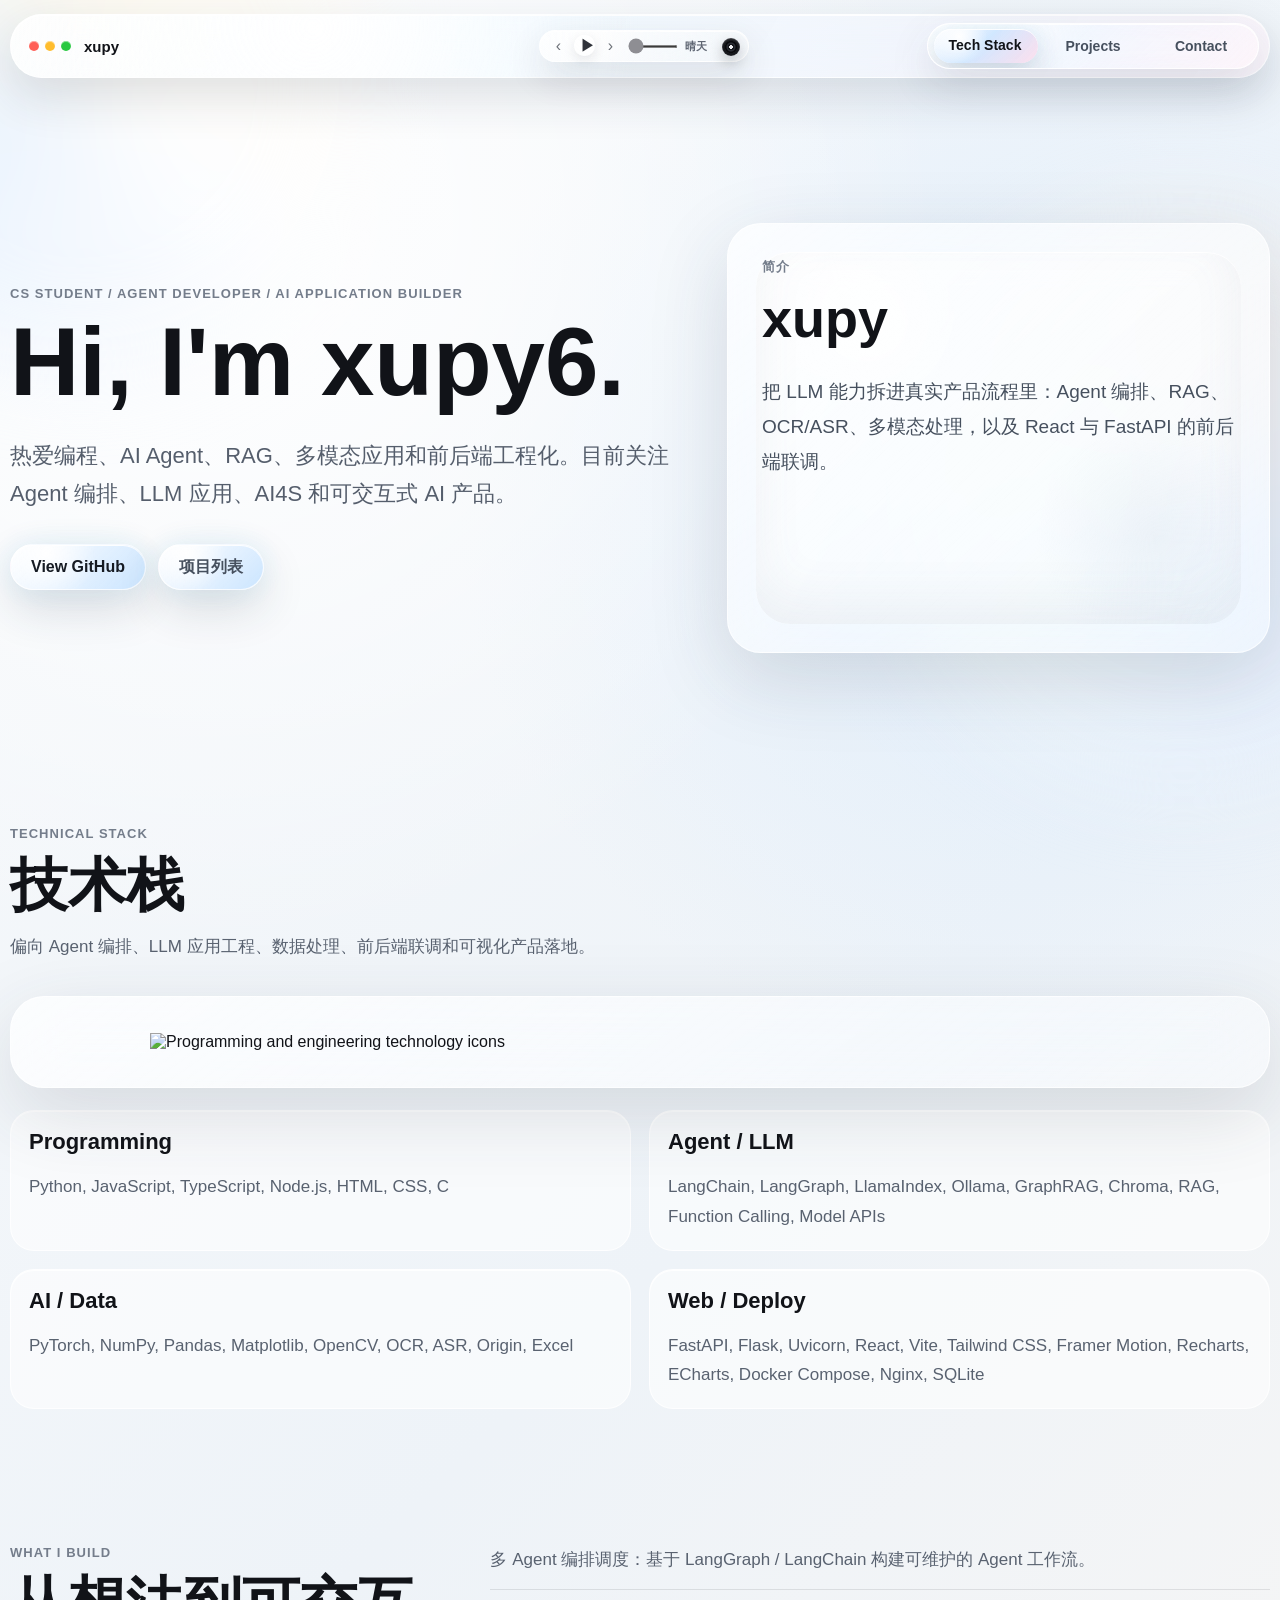
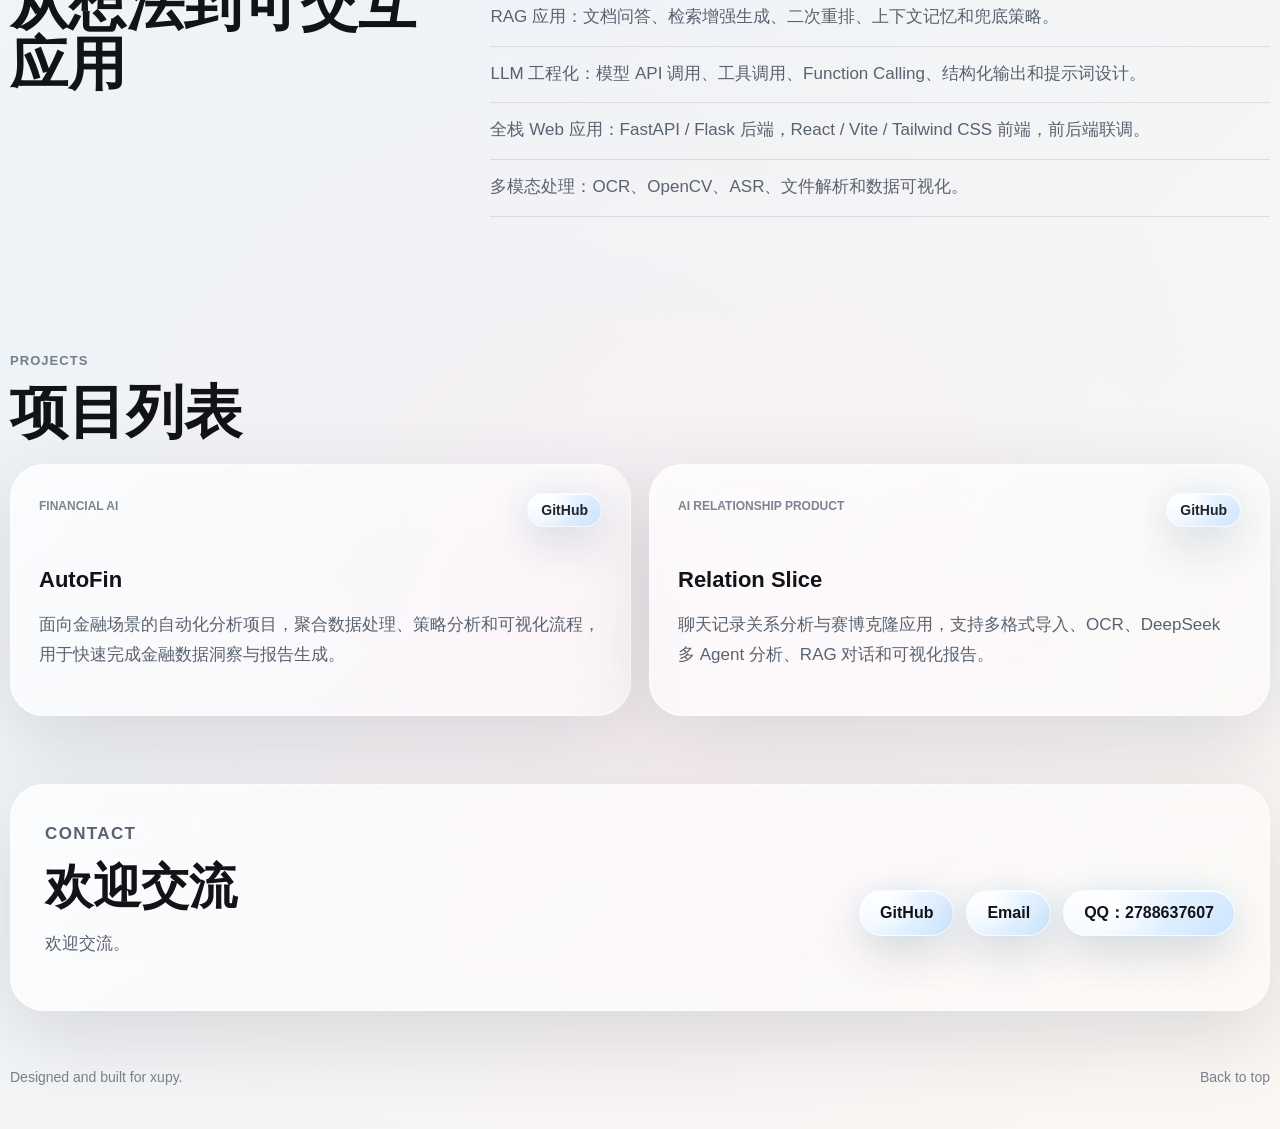
==== commit 11963371: "Revert "fix: replace external tech stack image with local icons" This reverts commit 5a3f3a02939c35b" ====
--- a/index.html
+++ b/index.html
@@ -1,190 +1,172 @@
-<!doctype html>
-<html lang="zh-CN">
-  <head>
-    <meta charset="UTF-8" />
-    <meta name="viewport" content="width=device-width, initial-scale=1.0" />
-    <meta
-      name="description"
-      content="xupy 的个人主页，展示 Agent、LLM、AI4S、全栈 Web 与可交互式 AI 产品方向。"
-    />
-    <title>xupy | Agent Developer</title>
-    <link rel="stylesheet" href="./styles.css" />
-  </head>
-  <body>
-    <div class="ambient ambient-a"></div>
-    <div class="ambient ambient-b"></div>
-
-    <header class="site-header">
-      <a class="brand" href="#top" aria-label="xupy homepage">
-        <span class="window-dots" aria-hidden="true">
-          <i></i><i></i><i></i>
-        </span>
-        <span>xupy</span>
-      </a>
-
-      <div class="music-box-player music-box-disabled" id="musicBox" title="音乐播放器">
-        <button class="music-control" id="prevTrack" type="button" aria-label="上一首">
-          <span aria-hidden="true">‹</span>
-        </button>
-        <button class="music-control music-control-main" id="toggleMusic" type="button" aria-label="播放">
-          <span id="playIcon" aria-hidden="true">▶</span>
-        </button>
-        <button class="music-control" id="nextTrack" type="button" aria-label="下一首">
-          <span aria-hidden="true">›</span>
-        </button>
-        <input class="music-progress" id="musicProgress" type="range" min="0" max="100" value="0" aria-label="播放进度" />
-        <span class="music-title" id="musicTitle">Music</span>
-        <span class="music-box-disc" id="musicDisc" aria-hidden="true"></span>
-      </div>
-
-      <nav class="nav" aria-label="Primary navigation">
-        <span class="nav-liquid" aria-hidden="true"></span>
-        <a href="#stack">Tech Stack</a>
-        <a href="#projects">Projects</a>
-        <a href="#contact">Contact</a>
-      </nav>
-    </header>
-
-    <main id="top">
-      <section class="hero">
-        <div class="hero-copy">
-          <p class="eyebrow">CS Student / Agent Developer / AI Application Builder</p>
-          <h1>Hi, I'm xupy6.</h1>
-          <p class="lead">
-            热爱编程、AI Agent、RAG、多模态应用和前后端工程化。目前关注 Agent 编排、LLM 应用、AI4S 和可交互式 AI 产品。
-          </p>
-          <div class="hero-actions">
-            <a class="button primary" href="https://github.com/xupy6" target="_blank" rel="noreferrer">View GitHub</a>
-            <a class="button secondary" href="#projects">项目列表</a>
-          </div>
-        </div>
-
-        <aside class="hero-panel glass" aria-label="Profile intro">
-          <div class="profile-glow"></div>
-          <p class="eyebrow">简介</p>
-          <h2>xupy</h2>
-          <p>
-            把 LLM 能力拆进真实产品流程里：Agent 编排、RAG、OCR/ASR、多模态处理，以及 React 与 FastAPI 的前后端联调。
-          </p>
-        </aside>
-      </section>
-
-      <section id="stack" class="section">
-        <div class="section-heading">
-          <p class="eyebrow">Technical Stack</p>
-          <h2>技术栈</h2>
-          <p>偏向 Agent 编排、LLM 应用工程、数据处理、前后端联调和可视化产品落地。</p>
-        </div>
-
-        <div class="stack-wall glass" aria-label="技术栈图标墙">
-          <div class="tech-icon-grid">
-            <span class="tech-icon python"><b>Py</b><em>Python</em></span>
-            <span class="tech-icon javascript"><b>JS</b><em>JavaScript</em></span>
-            <span class="tech-icon typescript"><b>TS</b><em>TypeScript</em></span>
-            <span class="tech-icon node"><b>Nd</b><em>Node.js</em></span>
-            <span class="tech-icon html"><b>H5</b><em>HTML</em></span>
-            <span class="tech-icon css"><b>CSS</b><em>CSS</em></span>
-            <span class="tech-icon c"><b>C</b><em>C</em></span>
-            <span class="tech-icon react"><b>⚛</b><em>React</em></span>
-            <span class="tech-icon vite"><b>V</b><em>Vite</em></span>
-            <span class="tech-icon tailwind"><b>Tw</b><em>Tailwind</em></span>
-            <span class="tech-icon fastapi"><b>Fa</b><em>FastAPI</em></span>
-            <span class="tech-icon flask"><b>Fl</b><em>Flask</em></span>
-            <span class="tech-icon docker"><b>Dk</b><em>Docker</em></span>
-            <span class="tech-icon nginx"><b>Nx</b><em>Nginx</em></span>
-            <span class="tech-icon sqlite"><b>DB</b><em>SQLite</em></span>
-            <span class="tech-icon pytorch"><b>Pt</b><em>PyTorch</em></span>
-            <span class="tech-icon opencv"><b>CV</b><em>OpenCV</em></span>
-            <span class="tech-icon github"><b>Gh</b><em>GitHub</em></span>
-            <span class="tech-icon git"><b>Git</b><em>Git</em></span>
-            <span class="tech-icon linux"><b>⌘</b><em>Linux</em></span>
+<!doctype html>
+<html lang="zh-CN">
+  <head>
+    <meta charset="UTF-8" />
+    <meta name="viewport" content="width=device-width, initial-scale=1.0" />
+    <meta
+      name="description"
+      content="xupy 的个人主页，展示 Agent、LLM、AI4S、全栈 Web 与可交互式 AI 产品方向。"
+    />
+    <title>xupy | Agent Developer</title>
+    <link rel="stylesheet" href="./styles.css" />
+  </head>
+  <body>
+    <div class="ambient ambient-a"></div>
+    <div class="ambient ambient-b"></div>
+
+    <header class="site-header">
+      <a class="brand" href="#top" aria-label="xupy homepage">
+        <span class="window-dots" aria-hidden="true">
+          <i></i><i></i><i></i>
+        </span>
+        <span>xupy</span>
+      </a>
+
+      <div class="music-box-player music-box-disabled" id="musicBox" title="音乐播放器">
+        <button class="music-control" id="prevTrack" type="button" aria-label="上一首">
+          <span aria-hidden="true">‹</span>
+        </button>
+        <button class="music-control music-control-main" id="toggleMusic" type="button" aria-label="播放">
+          <span id="playIcon" aria-hidden="true">▶</span>
+        </button>
+        <button class="music-control" id="nextTrack" type="button" aria-label="下一首">
+          <span aria-hidden="true">›</span>
+        </button>
+        <input class="music-progress" id="musicProgress" type="range" min="0" max="100" value="0" aria-label="播放进度" />
+        <span class="music-title" id="musicTitle">Music</span>
+        <span class="music-box-disc" id="musicDisc" aria-hidden="true"></span>
+      </div>
+
+      <nav class="nav" aria-label="Primary navigation">
+        <span class="nav-liquid" aria-hidden="true"></span>
+        <a href="#stack">Tech Stack</a>
+        <a href="#projects">Projects</a>
+        <a href="#contact">Contact</a>
+      </nav>
+    </header>
+
+    <main id="top">
+      <section class="hero">
+        <div class="hero-copy">
+          <p class="eyebrow">CS Student / Agent Developer / AI Application Builder</p>
+          <h1>Hi, I'm xupy6.</h1>
+          <p class="lead">
+            热爱编程、AI Agent、RAG、多模态应用和前后端工程化。目前关注 Agent 编排、LLM 应用、AI4S 和可交互式 AI 产品。
+          </p>
+          <div class="hero-actions">
+            <a class="button primary" href="https://github.com/xupy6" target="_blank" rel="noreferrer">View GitHub</a>
+            <a class="button secondary" href="#projects">项目列表</a>
           </div>
         </div>
-
-        <div class="skill-groups">
-          <article class="skill-card">
-            <h3>Programming</h3>
-            <p>Python, JavaScript, TypeScript, Node.js, HTML, CSS, C</p>
-          </article>
-          <article class="skill-card">
-            <h3>Agent / LLM</h3>
-            <p>LangChain, LangGraph, LlamaIndex, Ollama, GraphRAG, Chroma, RAG, Function Calling, Model APIs</p>
-          </article>
-          <article class="skill-card">
-            <h3>AI / Data</h3>
-            <p>PyTorch, NumPy, Pandas, Matplotlib, OpenCV, OCR, ASR, Origin, Excel</p>
-          </article>
-          <article class="skill-card">
-            <h3>Web / Deploy</h3>
-            <p>FastAPI, Flask, Uvicorn, React, Vite, Tailwind CSS, Framer Motion, Recharts, ECharts, Docker Compose, Nginx, SQLite</p>
-          </article>
-        </div>
-      </section>
-
-      <section class="section split">
-        <div>
-          <p class="eyebrow">What I Build</p>
-          <h2>从想法到可交互应用</h2>
-        </div>
-        <div class="capabilities">
-          <p>多 Agent 编排调度：基于 LangGraph / LangChain 构建可维护的 Agent 工作流。</p>
-          <p>RAG 应用：文档问答、检索增强生成、二次重排、上下文记忆和兜底策略。</p>
-          <p>LLM 工程化：模型 API 调用、工具调用、Function Calling、结构化输出和提示词设计。</p>
-          <p>全栈 Web 应用：FastAPI / Flask 后端，React / Vite / Tailwind CSS 前端，前后端联调。</p>
-          <p>多模态处理：OCR、OpenCV、ASR、文件解析和数据可视化。</p>
-        </div>
-      </section>
-
-      <section id="projects" class="section projects">
-        <div class="section-heading">
-          <p class="eyebrow">Projects</p>
-          <h2>项目列表</h2>
-        </div>
-
-        <div class="project-grid">
-          <article class="project-card glass">
-            <div class="project-topline">
-              <span>Financial AI</span>
-              <a href="https://github.com/xupy6/AutoFin" target="_blank" rel="noreferrer">GitHub</a>
-            </div>
-            <h3>AutoFin</h3>
-            <p>
-              面向金融场景的自动化分析项目，聚合数据处理、策略分析和可视化流程，用于快速完成金融数据洞察与报告生成。
-            </p>
-          </article>
-
-          <article class="project-card glass">
-            <div class="project-topline">
-              <span>AI Relationship Product</span>
-              <a href="https://github.com/xupy6/relation-slice" target="_blank" rel="noreferrer">GitHub</a>
-            </div>
-            <h3>Relation Slice</h3>
-            <p>
-              聊天记录关系分析与赛博克隆应用，支持多格式导入、OCR、DeepSeek 多 Agent 分析、RAG 对话和可视化报告。
-            </p>
-          </article>
-        </div>
-      </section>
-
-      <section id="contact" class="section contact glass">
-        <div>
-          <p class="eyebrow">Contact</p>
-          <h2>欢迎交流</h2>
-          <p>欢迎交流。</p>
-        </div>
-        <div class="contact-links">
-          <a href="https://github.com/xupy6" target="_blank" rel="noreferrer">GitHub</a>
-          <a href="mailto:xupy666@gmail.com">Email</a>
-          <a href="tencent://message/?uin=2788637607&Site=&Menu=yes">QQ：2788637607</a>
-        </div>
-      </section>
-    </main>
-
-    <footer>
-      <span>Designed and built for xupy.</span>
-      <a href="#top">Back to top</a>
-    </footer>
-
-    <script src="./script.js"></script>
-  </body>
-</html>
+
+        <aside class="hero-panel glass" aria-label="Profile intro">
+          <div class="profile-glow"></div>
+          <p class="eyebrow">简介</p>
+          <h2>xupy</h2>
+          <p>
+            把 LLM 能力拆进真实产品流程里：Agent 编排、RAG、OCR/ASR、多模态处理，以及 React 与 FastAPI 的前后端联调。
+          </p>
+        </aside>
+      </section>
+
+      <section id="stack" class="section">
+        <div class="section-heading">
+          <p class="eyebrow">Technical Stack</p>
+          <h2>技术栈</h2>
+          <p>偏向 Agent 编排、LLM 应用工程、数据处理、前后端联调和可视化产品落地。</p>
+        </div>
+
+        <div class="stack-wall glass">
+          <img
+            src="https://skillicons.dev/icons?i=python,js,ts,nodejs,html,css,c,react,vite,tailwind,fastapi,flask,docker,nginx,sqlite,pytorch,opencv,github,git,linux"
+            alt="Programming and engineering technology icons"
+          />
+        </div>
+
+        <div class="skill-groups">
+          <article class="skill-card">
+            <h3>Programming</h3>
+            <p>Python, JavaScript, TypeScript, Node.js, HTML, CSS, C</p>
+          </article>
+          <article class="skill-card">
+            <h3>Agent / LLM</h3>
+            <p>LangChain, LangGraph, LlamaIndex, Ollama, GraphRAG, Chroma, RAG, Function Calling, Model APIs</p>
+          </article>
+          <article class="skill-card">
+            <h3>AI / Data</h3>
+            <p>PyTorch, NumPy, Pandas, Matplotlib, OpenCV, OCR, ASR, Origin, Excel</p>
+          </article>
+          <article class="skill-card">
+            <h3>Web / Deploy</h3>
+            <p>FastAPI, Flask, Uvicorn, React, Vite, Tailwind CSS, Framer Motion, Recharts, ECharts, Docker Compose, Nginx, SQLite</p>
+          </article>
+        </div>
+      </section>
+
+      <section class="section split">
+        <div>
+          <p class="eyebrow">What I Build</p>
+          <h2>从想法到可交互应用</h2>
+        </div>
+        <div class="capabilities">
+          <p>多 Agent 编排调度：基于 LangGraph / LangChain 构建可维护的 Agent 工作流。</p>
+          <p>RAG 应用：文档问答、检索增强生成、二次重排、上下文记忆和兜底策略。</p>
+          <p>LLM 工程化：模型 API 调用、工具调用、Function Calling、结构化输出和提示词设计。</p>
+          <p>全栈 Web 应用：FastAPI / Flask 后端，React / Vite / Tailwind CSS 前端，前后端联调。</p>
+          <p>多模态处理：OCR、OpenCV、ASR、文件解析和数据可视化。</p>
+        </div>
+      </section>
+
+      <section id="projects" class="section projects">
+        <div class="section-heading">
+          <p class="eyebrow">Projects</p>
+          <h2>项目列表</h2>
+        </div>
+
+        <div class="project-grid">
+          <article class="project-card glass">
+            <div class="project-topline">
+              <span>Financial AI</span>
+              <a href="https://github.com/xupy6/AutoFin" target="_blank" rel="noreferrer">GitHub</a>
+            </div>
+            <h3>AutoFin</h3>
+            <p>
+              面向金融场景的自动化分析项目，聚合数据处理、策略分析和可视化流程，用于快速完成金融数据洞察与报告生成。
+            </p>
+          </article>
+
+          <article class="project-card glass">
+            <div class="project-topline">
+              <span>AI Relationship Product</span>
+              <a href="https://github.com/xupy6/relation-slice" target="_blank" rel="noreferrer">GitHub</a>
+            </div>
+            <h3>Relation Slice</h3>
+            <p>
+              聊天记录关系分析与赛博克隆应用，支持多格式导入、OCR、DeepSeek 多 Agent 分析、RAG 对话和可视化报告。
+            </p>
+          </article>
+        </div>
+      </section>
+
+      <section id="contact" class="section contact glass">
+        <div>
+          <p class="eyebrow">Contact</p>
+          <h2>欢迎交流</h2>
+          <p>欢迎交流。</p>
+        </div>
+        <div class="contact-links">
+          <a href="https://github.com/xupy6" target="_blank" rel="noreferrer">GitHub</a>
+          <a href="mailto:xupy666@gmail.com">Email</a>
+          <a href="tencent://message/?uin=2788637607&Site=&Menu=yes">QQ：2788637607</a>
+        </div>
+      </section>
+    </main>
+
+    <footer>
+      <span>Designed and built for xupy.</span>
+      <a href="#top">Back to top</a>
+    </footer>
+
+    <script src="./script.js"></script>
+  </body>
+</html>
--- a/styles.css
+++ b/styles.css
@@ -1,812 +1,695 @@
-:root {
-  color-scheme: light;
-  font-family: -apple-system, BlinkMacSystemFont, "SF Pro Display", "Helvetica Neue", Arial, sans-serif;
-  --text: #111318;
-  --text-secondary: #46505e;
-  --muted: #747d8b;
-  --line: rgba(20, 24, 31, 0.1);
-  --shadow: 0 24px 80px rgba(46, 53, 66, 0.15);
-}
-
-* {
-  box-sizing: border-box;
-}
-
-html {
-  scroll-behavior: smooth;
-}
-
-body {
-  min-width: 320px;
-  min-height: 100vh;
-  margin: 0;
-  color: var(--text);
-  letter-spacing: 0;
-  background:
-    radial-gradient(circle at 16% 8%, rgba(255, 255, 255, 0.98), transparent 27%),
-    radial-gradient(circle at 82% 18%, rgba(210, 232, 255, 0.52), transparent 24%),
-    radial-gradient(circle at 50% 82%, rgba(255, 232, 240, 0.42), transparent 28%),
-    linear-gradient(135deg, #f8fafc 0%, #eef3f8 48%, #fbf7f3 100%);
-  overflow-x: hidden;
-}
-
-button,
-input {
-  font: inherit;
-}
-
-button {
-  border: 0;
-  cursor: pointer;
-}
-
-a {
-  color: inherit;
-  text-decoration: none;
-}
-
-.ambient {
-  position: fixed;
-  inset: auto;
-  z-index: -1;
-  width: 36rem;
-  height: 36rem;
-  border-radius: 999px;
-  filter: blur(48px);
-  opacity: 0.48;
-  pointer-events: none;
-}
-
-.ambient-a {
-  top: -13rem;
-  left: -13rem;
-  background: conic-gradient(from 120deg, #ffffff, #d5e8ff, #fff4dc, #ffffff);
-}
-
-.ambient-b {
-  right: -12rem;
-  bottom: 7rem;
-  background: conic-gradient(from 20deg, #fff6ef, #e4edff, #fbfff8, #fff6ef);
-}
-
-.site-header {
-  position: fixed;
-  top: 14px;
-  left: 50%;
-  z-index: 20;
-  display: grid;
-  width: min(1480px, calc(100% - 20px));
-  min-height: 58px;
-  grid-template-columns: minmax(130px, 1fr) auto minmax(330px, 1fr);
-  gap: 16px;
-  align-items: center;
-  padding: 8px 10px 8px 18px;
-  border: 1px solid rgba(255, 255, 255, 0.76);
-  border-radius: 999px;
-  background:
-    radial-gradient(circle at 24% 20%, rgba(255, 255, 255, 0.95), transparent 34%),
-    linear-gradient(120deg, rgba(255, 255, 255, 0.84), rgba(235, 247, 255, 0.62) 42%, rgba(255, 243, 248, 0.6));
-  box-shadow:
-    0 18px 48px rgba(37, 47, 70, 0.14),
-    inset 0 1px 0 rgba(255, 255, 255, 0.84);
-  backdrop-filter: blur(26px) saturate(180%);
-  -webkit-backdrop-filter: blur(26px) saturate(180%);
-  transform: translateX(-50%);
-}
-
-.brand {
-  display: inline-flex;
-  align-items: center;
-  gap: 13px;
-  width: max-content;
-  font-size: 15px;
-  font-weight: 720;
-}
-
-.window-dots {
-  display: inline-flex;
-  gap: 6px;
-}
-
-.window-dots i {
-  width: 10px;
-  height: 10px;
-  border-radius: 999px;
-  box-shadow: inset 0 1px 0 rgba(255, 255, 255, 0.45);
-}
-
-.window-dots i:nth-child(1) {
-  background: #ff5f57;
-}
-
-.window-dots i:nth-child(2) {
-  background: #ffbd2e;
-}
-
-.window-dots i:nth-child(3) {
-  background: #28c840;
-}
-
-.nav {
-  position: relative;
-  display: grid;
-  grid-template-columns: repeat(3, 104px);
-  justify-self: end;
-  gap: 4px;
-  overflow: hidden;
-  border: 1px solid rgba(255, 255, 255, 0.82);
-  border-radius: 999px;
-  padding: 5px;
-  background:
-    linear-gradient(135deg, rgba(255, 255, 255, 0.9), rgba(239, 247, 255, 0.7) 44%, rgba(255, 246, 250, 0.58)),
-    radial-gradient(circle at 18% 12%, rgba(255, 255, 255, 0.96), transparent 40%);
-  box-shadow:
-    0 16px 42px rgba(37, 47, 70, 0.13),
-    inset 0 1px 0 rgba(255, 255, 255, 0.88);
-  backdrop-filter: blur(24px) saturate(190%);
-  -webkit-backdrop-filter: blur(24px) saturate(190%);
-}
-
-.nav-liquid {
-  position: absolute;
-  top: 5px;
-  bottom: 5px;
-  left: 5px;
-  width: 104px;
-  border-radius: 999px;
-  background:
-    radial-gradient(circle at 24% 22%, rgba(255, 255, 255, 0.98), transparent 34%),
-    linear-gradient(135deg, rgba(255, 255, 255, 0.98), rgba(205, 229, 255, 0.9) 46%, rgba(255, 218, 234, 0.84));
-  box-shadow:
-    0 14px 30px rgba(37, 47, 70, 0.18),
-    0 0 22px rgba(90, 200, 250, 0.14),
-    inset 0 1px 0 rgba(255, 255, 255, 0.9);
-  transition: transform 320ms cubic-bezier(0.2, 0.9, 0.2, 1);
-}
-
-.nav a {
-  position: relative;
-  z-index: 1;
-  display: inline-flex;
-  min-height: 34px;
-  align-items: center;
-  justify-content: center;
-  border-radius: 999px;
-  color: var(--text-secondary);
-  font-size: 14px;
-  font-weight: 620;
-  transition: color 180ms ease, transform 180ms ease;
-}
-
-.nav a:hover,
-.nav a.active {
-  color: var(--text);
-  transform: translateY(-1px);
-}
-
-.music-box-player {
-  position: relative;
-  isolation: isolate;
-  display: flex;
-  width: 210px;
-  height: 32px;
-  align-items: center;
-  justify-self: center;
-  gap: 5px;
-  border: 1px solid rgba(255, 255, 255, 0.82);
-  border-radius: 999px;
-  padding: 5px 35px 5px 8px;
-  background:
-    linear-gradient(145deg, rgba(255, 255, 255, 0.86), rgba(244, 245, 247, 0.52)),
-    radial-gradient(circle at 26% 20%, rgba(255, 255, 255, 0.98), transparent 34%);
-  box-shadow:
-    0 14px 36px rgba(30, 34, 42, 0.12),
-    inset 0 1px 0 rgba(255, 255, 255, 0.88);
-  backdrop-filter: blur(20px) saturate(180%);
-  -webkit-backdrop-filter: blur(20px) saturate(180%);
-}
-
-.music-box-player::before {
-  position: absolute;
-  inset: -3px;
-  z-index: 0;
-  content: "";
-  border-radius: 999px;
-  padding: 2px;
-  background: linear-gradient(
-    110deg,
-    rgba(255, 255, 255, 0.32),
-    rgba(255, 88, 146, 0.86),
-    rgba(255, 214, 92, 0.78),
-    rgba(78, 214, 118, 0.76),
-    rgba(90, 200, 250, 0.78),
-    rgba(190, 128, 255, 0.74),
-    rgba(255, 255, 255, 0.32)
-  );
-  background-size: 320% 100%;
-  opacity: 0;
-  -webkit-mask: linear-gradient(#000 0 0) content-box, linear-gradient(#000 0 0);
-  -webkit-mask-composite: xor;
-  mask: linear-gradient(#000 0 0) content-box, linear-gradient(#000 0 0);
-  mask-composite: exclude;
-  pointer-events: none;
-  transition: opacity 220ms ease;
-}
-
-.music-box-playing::before {
-  opacity: 0.9;
-  animation: musicBorderShift 4.8s ease-in-out infinite, musicHue 7.2s ease-in-out infinite;
-}
-
-.music-box-player > * {
-  position: relative;
-  z-index: 2;
-}
-
-.music-box-disabled {
-  opacity: 0.62;
-}
-
-.music-control {
-  display: grid;
-  width: 21px;
-  height: 21px;
-  flex: 0 0 21px;
-  place-items: center;
-  border-radius: 999px;
-  background: transparent;
-  color: rgba(54, 59, 69, 0.72);
-  transition: background-color 160ms ease, color 160ms ease, transform 160ms ease;
-}
-
-.music-control:hover,
-.music-control-main {
-  background: rgba(255, 255, 255, 0.72);
-  color: rgba(18, 22, 30, 0.88);
-  transform: translateY(-1px);
-}
-
-.music-control-main {
-  box-shadow:
-    0 4px 12px rgba(30, 34, 42, 0.1),
-    inset 0 1px 0 rgba(255, 255, 255, 0.86);
-}
-
-.music-progress {
-  width: 50px;
-  height: 3px;
-  flex: 0 0 50px;
-  accent-color: #8e8e93;
-  cursor: pointer;
-}
-
-.music-title {
-  max-width: 54px;
-  overflow: hidden;
-  color: rgba(70, 78, 92, 0.86);
-  font-size: 11px;
-  font-weight: 650;
-  text-overflow: ellipsis;
-  white-space: nowrap;
-}
-
-.music-box-disc {
-  position: absolute;
-  right: 8px;
-  top: 7px;
-  width: 18px;
-  height: 18px;
-  border-radius: 999px;
-  background:
-    radial-gradient(circle, rgba(248, 249, 251, 0.96) 0 13%, rgba(20, 22, 26, 0.9) 14% 26%, transparent 27%),
-    repeating-radial-gradient(circle, #15171b 0 2px, #2b2e35 3px 4px, #090a0d 5px 6px);
-  box-shadow:
-    0 6px 14px rgba(10, 12, 16, 0.24),
-    inset 0 1px 2px rgba(255, 255, 255, 0.22);
-}
-
-.music-box-disc-active {
-  animation: musicSpin 2.4s linear infinite;
-}
-
-main {
-  width: min(1500px, calc(100% - 20px));
-  margin: 0 auto;
-  padding: 118px 0 58px;
-}
-
-.hero {
-  display: grid;
-  grid-template-columns: minmax(0, 1.12fr) minmax(360px, 0.88fr);
-  gap: 26px;
-  min-height: 640px;
-  align-items: center;
-}
-
-.eyebrow {
-  margin: 0 0 14px;
-  color: var(--muted);
-  font-size: 13px;
-  font-weight: 720;
-  letter-spacing: 0.08em;
-  text-transform: uppercase;
-}
-
-h1,
-h2,
-h3,
-p {
-  letter-spacing: 0;
-}
-
-h1 {
-  max-width: 820px;
-  margin: 0;
-  font-size: 96px;
-  line-height: 0.98;
-}
-
-h2 {
-  margin: 0;
-  font-size: 58px;
-  line-height: 1.04;
-}
-
-h3 {
-  margin: 0;
-  font-size: 22px;
-}
-
-.lead {
-  max-width: 720px;
-  margin: 28px 0 0;
-  color: #555e6c;
-  font-size: 22px;
-  line-height: 1.72;
-}
-
-.hero-actions,
-.contact-links {
-  display: flex;
-  flex-wrap: wrap;
-  gap: 12px;
-  margin-top: 32px;
-}
-
-.button,
-.contact-links a,
-.project-topline a {
-  position: relative;
-  display: inline-flex;
-  min-height: 46px;
-  align-items: center;
-  justify-content: center;
-  overflow: hidden;
-  border: 1px solid rgba(255, 255, 255, 0.76);
-  border-radius: 999px;
-  padding: 0 20px;
-  font-weight: 720;
-  background:
-    radial-gradient(circle at 20% 14%, rgba(255, 255, 255, 0.98), transparent 34%),
-    linear-gradient(135deg, rgba(255, 255, 255, 0.9), rgba(198, 226, 255, 0.82) 42%, rgba(255, 216, 233, 0.82)),
-    linear-gradient(100deg, rgba(255, 255, 255, 0.5), transparent 42%, rgba(255, 255, 255, 0.28));
-  background-size: 130% 130%, 220% 220%, 180% 100%;
-  box-shadow:
-    0 18px 46px rgba(37, 47, 70, 0.16),
-    0 0 28px rgba(90, 200, 250, 0.12),
-    inset 0 1px 0 rgba(255, 255, 255, 0.9);
-  transition: transform 180ms ease, box-shadow 180ms ease;
-}
-
-.button::before,
-.contact-links a::before,
-.project-topline a::before {
-  position: absolute;
-  inset: 0;
-  content: "";
-  border-radius: inherit;
-  background: linear-gradient(100deg, transparent 0%, rgba(255, 255, 255, 0.52) 42%, transparent 72%);
-  opacity: 0;
-  transform: translateX(-45%);
-  transition: opacity 180ms ease, transform 420ms ease;
-}
-
-.button:hover,
-.contact-links a:hover,
-.project-topline a:hover {
-  transform: translateY(-2px);
-  box-shadow: 0 20px 54px rgba(37, 47, 70, 0.2);
-  animation: liquidButtonFlow 3.8s ease-in-out infinite;
-}
-
-.button:hover::before,
-.contact-links a:hover::before,
-.project-topline a:hover::before {
-  opacity: 1;
-  transform: translateX(42%);
-}
-
-.primary {
-  color: #161b23;
-}
-
-.secondary {
-  color: var(--text-secondary);
-}
-
-.glass {
-  border: 1px solid rgba(255, 255, 255, 0.72);
-  background: linear-gradient(145deg, rgba(255, 255, 255, 0.72), rgba(255, 255, 255, 0.38));
-  box-shadow: var(--shadow);
-  backdrop-filter: blur(26px) saturate(145%);
-  -webkit-backdrop-filter: blur(26px) saturate(145%);
-}
-
-.hero-panel {
-  position: relative;
-  overflow: hidden;
-  min-height: 430px;
-  border-radius: 34px;
-  padding: 34px;
-}
-
-.profile-glow {
-  position: absolute;
-  inset: 28px;
-  border-radius: 34px;
-  background:
-    linear-gradient(135deg, rgba(255, 255, 255, 0.74), rgba(255, 255, 255, 0.16)),
-    radial-gradient(circle at 24% 20%, rgba(255, 255, 255, 0.86), transparent 18%),
-    radial-gradient(circle at 82% 76%, rgba(190, 205, 220, 0.28), transparent 24%);
-  box-shadow:
-    inset 0 1px 0 rgba(255, 255, 255, 0.86),
-    inset 0 -22px 50px rgba(91, 105, 124, 0.08);
-}
-
-.hero-panel > *:not(.profile-glow) {
-  position: relative;
-  z-index: 1;
-}
-
-.hero-panel h2 {
-  font-size: 54px;
-}
-
-.hero-panel p:not(.eyebrow) {
-  max-width: 520px;
-  margin: 28px 0 0;
-  color: var(--text-secondary);
-  font-size: 19px;
-  line-height: 1.85;
-}
-
-.section {
-  padding: 68px 0;
-}
-
-.section-heading {
-  max-width: 760px;
-}
-
-.section-heading p:not(.eyebrow),
-.contact p,
-.capabilities p,
-.project-card p,
-.skill-card p {
-  color: #596270;
-  font-size: 17px;
-  line-height: 1.75;
-}
-
+:root {
+  color-scheme: light;
+  font-family: -apple-system, BlinkMacSystemFont, "SF Pro Display", "Helvetica Neue", Arial, sans-serif;
+  --text: #111318;
+  --text-secondary: #46505e;
+  --muted: #747d8b;
+  --line: rgba(20, 24, 31, 0.1);
+  --shadow: 0 24px 80px rgba(46, 53, 66, 0.15);
+}
+
+* {
+  box-sizing: border-box;
+}
+
+html {
+  scroll-behavior: smooth;
+}
+
+body {
+  min-width: 320px;
+  min-height: 100vh;
+  margin: 0;
+  color: var(--text);
+  letter-spacing: 0;
+  background:
+    radial-gradient(circle at 16% 8%, rgba(255, 255, 255, 0.98), transparent 27%),
+    radial-gradient(circle at 82% 18%, rgba(210, 232, 255, 0.52), transparent 24%),
+    radial-gradient(circle at 50% 82%, rgba(255, 232, 240, 0.42), transparent 28%),
+    linear-gradient(135deg, #f8fafc 0%, #eef3f8 48%, #fbf7f3 100%);
+  overflow-x: hidden;
+}
+
+button,
+input {
+  font: inherit;
+}
+
+button {
+  border: 0;
+  cursor: pointer;
+}
+
+a {
+  color: inherit;
+  text-decoration: none;
+}
+
+.ambient {
+  position: fixed;
+  inset: auto;
+  z-index: -1;
+  width: 36rem;
+  height: 36rem;
+  border-radius: 999px;
+  filter: blur(48px);
+  opacity: 0.48;
+  pointer-events: none;
+}
+
+.ambient-a {
+  top: -13rem;
+  left: -13rem;
+  background: conic-gradient(from 120deg, #ffffff, #d5e8ff, #fff4dc, #ffffff);
+}
+
+.ambient-b {
+  right: -12rem;
+  bottom: 7rem;
+  background: conic-gradient(from 20deg, #fff6ef, #e4edff, #fbfff8, #fff6ef);
+}
+
+.site-header {
+  position: fixed;
+  top: 14px;
+  left: 50%;
+  z-index: 20;
+  display: grid;
+  width: min(1480px, calc(100% - 20px));
+  min-height: 58px;
+  grid-template-columns: minmax(130px, 1fr) auto minmax(330px, 1fr);
+  gap: 16px;
+  align-items: center;
+  padding: 8px 10px 8px 18px;
+  border: 1px solid rgba(255, 255, 255, 0.76);
+  border-radius: 999px;
+  background:
+    radial-gradient(circle at 24% 20%, rgba(255, 255, 255, 0.95), transparent 34%),
+    linear-gradient(120deg, rgba(255, 255, 255, 0.84), rgba(235, 247, 255, 0.62) 42%, rgba(255, 243, 248, 0.6));
+  box-shadow:
+    0 18px 48px rgba(37, 47, 70, 0.14),
+    inset 0 1px 0 rgba(255, 255, 255, 0.84);
+  backdrop-filter: blur(26px) saturate(180%);
+  -webkit-backdrop-filter: blur(26px) saturate(180%);
+  transform: translateX(-50%);
+}
+
+.brand {
+  display: inline-flex;
+  align-items: center;
+  gap: 13px;
+  width: max-content;
+  font-size: 15px;
+  font-weight: 720;
+}
+
+.window-dots {
+  display: inline-flex;
+  gap: 6px;
+}
+
+.window-dots i {
+  width: 10px;
+  height: 10px;
+  border-radius: 999px;
+  box-shadow: inset 0 1px 0 rgba(255, 255, 255, 0.45);
+}
+
+.window-dots i:nth-child(1) {
+  background: #ff5f57;
+}
+
+.window-dots i:nth-child(2) {
+  background: #ffbd2e;
+}
+
+.window-dots i:nth-child(3) {
+  background: #28c840;
+}
+
+.nav {
+  position: relative;
+  display: grid;
+  grid-template-columns: repeat(3, 104px);
+  justify-self: end;
+  gap: 4px;
+  overflow: hidden;
+  border: 1px solid rgba(255, 255, 255, 0.82);
+  border-radius: 999px;
+  padding: 5px;
+  background:
+    linear-gradient(135deg, rgba(255, 255, 255, 0.9), rgba(239, 247, 255, 0.7) 44%, rgba(255, 246, 250, 0.58)),
+    radial-gradient(circle at 18% 12%, rgba(255, 255, 255, 0.96), transparent 40%);
+  box-shadow:
+    0 16px 42px rgba(37, 47, 70, 0.13),
+    inset 0 1px 0 rgba(255, 255, 255, 0.88);
+  backdrop-filter: blur(24px) saturate(190%);
+  -webkit-backdrop-filter: blur(24px) saturate(190%);
+}
+
+.nav-liquid {
+  position: absolute;
+  top: 5px;
+  bottom: 5px;
+  left: 5px;
+  width: 104px;
+  border-radius: 999px;
+  background:
+    radial-gradient(circle at 24% 22%, rgba(255, 255, 255, 0.98), transparent 34%),
+    linear-gradient(135deg, rgba(255, 255, 255, 0.98), rgba(205, 229, 255, 0.9) 46%, rgba(255, 218, 234, 0.84));
+  box-shadow:
+    0 14px 30px rgba(37, 47, 70, 0.18),
+    0 0 22px rgba(90, 200, 250, 0.14),
+    inset 0 1px 0 rgba(255, 255, 255, 0.9);
+  transition: transform 320ms cubic-bezier(0.2, 0.9, 0.2, 1);
+}
+
+.nav a {
+  position: relative;
+  z-index: 1;
+  display: inline-flex;
+  min-height: 34px;
+  align-items: center;
+  justify-content: center;
+  border-radius: 999px;
+  color: var(--text-secondary);
+  font-size: 14px;
+  font-weight: 620;
+  transition: color 180ms ease, transform 180ms ease;
+}
+
+.nav a:hover,
+.nav a.active {
+  color: var(--text);
+  transform: translateY(-1px);
+}
+
+.music-box-player {
+  position: relative;
+  isolation: isolate;
+  display: flex;
+  width: 210px;
+  height: 32px;
+  align-items: center;
+  justify-self: center;
+  gap: 5px;
+  border: 1px solid rgba(255, 255, 255, 0.82);
+  border-radius: 999px;
+  padding: 5px 35px 5px 8px;
+  background:
+    linear-gradient(145deg, rgba(255, 255, 255, 0.86), rgba(244, 245, 247, 0.52)),
+    radial-gradient(circle at 26% 20%, rgba(255, 255, 255, 0.98), transparent 34%);
+  box-shadow:
+    0 14px 36px rgba(30, 34, 42, 0.12),
+    inset 0 1px 0 rgba(255, 255, 255, 0.88);
+  backdrop-filter: blur(20px) saturate(180%);
+  -webkit-backdrop-filter: blur(20px) saturate(180%);
+}
+
+.music-box-player::before {
+  position: absolute;
+  inset: -3px;
+  z-index: 0;
+  content: "";
+  border-radius: 999px;
+  padding: 2px;
+  background: linear-gradient(
+    110deg,
+    rgba(255, 255, 255, 0.32),
+    rgba(255, 88, 146, 0.86),
+    rgba(255, 214, 92, 0.78),
+    rgba(78, 214, 118, 0.76),
+    rgba(90, 200, 250, 0.78),
+    rgba(190, 128, 255, 0.74),
+    rgba(255, 255, 255, 0.32)
+  );
+  background-size: 320% 100%;
+  opacity: 0;
+  -webkit-mask: linear-gradient(#000 0 0) content-box, linear-gradient(#000 0 0);
+  -webkit-mask-composite: xor;
+  mask: linear-gradient(#000 0 0) content-box, linear-gradient(#000 0 0);
+  mask-composite: exclude;
+  pointer-events: none;
+  transition: opacity 220ms ease;
+}
+
+.music-box-playing::before {
+  opacity: 0.9;
+  animation: musicBorderShift 4.8s ease-in-out infinite, musicHue 7.2s ease-in-out infinite;
+}
+
+.music-box-player > * {
+  position: relative;
+  z-index: 2;
+}
+
+.music-box-disabled {
+  opacity: 0.62;
+}
+
+.music-control {
+  display: grid;
+  width: 21px;
+  height: 21px;
+  flex: 0 0 21px;
+  place-items: center;
+  border-radius: 999px;
+  background: transparent;
+  color: rgba(54, 59, 69, 0.72);
+  transition: background-color 160ms ease, color 160ms ease, transform 160ms ease;
+}
+
+.music-control:hover,
+.music-control-main {
+  background: rgba(255, 255, 255, 0.72);
+  color: rgba(18, 22, 30, 0.88);
+  transform: translateY(-1px);
+}
+
+.music-control-main {
+  box-shadow:
+    0 4px 12px rgba(30, 34, 42, 0.1),
+    inset 0 1px 0 rgba(255, 255, 255, 0.86);
+}
+
+.music-progress {
+  width: 50px;
+  height: 3px;
+  flex: 0 0 50px;
+  accent-color: #8e8e93;
+  cursor: pointer;
+}
+
+.music-title {
+  max-width: 54px;
+  overflow: hidden;
+  color: rgba(70, 78, 92, 0.86);
+  font-size: 11px;
+  font-weight: 650;
+  text-overflow: ellipsis;
+  white-space: nowrap;
+}
+
+.music-box-disc {
+  position: absolute;
+  right: 8px;
+  top: 7px;
+  width: 18px;
+  height: 18px;
+  border-radius: 999px;
+  background:
+    radial-gradient(circle, rgba(248, 249, 251, 0.96) 0 13%, rgba(20, 22, 26, 0.9) 14% 26%, transparent 27%),
+    repeating-radial-gradient(circle, #15171b 0 2px, #2b2e35 3px 4px, #090a0d 5px 6px);
+  box-shadow:
+    0 6px 14px rgba(10, 12, 16, 0.24),
+    inset 0 1px 2px rgba(255, 255, 255, 0.22);
+}
+
+.music-box-disc-active {
+  animation: musicSpin 2.4s linear infinite;
+}
+
+main {
+  width: min(1500px, calc(100% - 20px));
+  margin: 0 auto;
+  padding: 118px 0 58px;
+}
+
+.hero {
+  display: grid;
+  grid-template-columns: minmax(0, 1.12fr) minmax(360px, 0.88fr);
+  gap: 26px;
+  min-height: 640px;
+  align-items: center;
+}
+
+.eyebrow {
+  margin: 0 0 14px;
+  color: var(--muted);
+  font-size: 13px;
+  font-weight: 720;
+  letter-spacing: 0.08em;
+  text-transform: uppercase;
+}
+
+h1,
+h2,
+h3,
+p {
+  letter-spacing: 0;
+}
+
+h1 {
+  max-width: 820px;
+  margin: 0;
+  font-size: 96px;
+  line-height: 0.98;
+}
+
+h2 {
+  margin: 0;
+  font-size: 58px;
+  line-height: 1.04;
+}
+
+h3 {
+  margin: 0;
+  font-size: 22px;
+}
+
+.lead {
+  max-width: 720px;
+  margin: 28px 0 0;
+  color: #555e6c;
+  font-size: 22px;
+  line-height: 1.72;
+}
+
+.hero-actions,
+.contact-links {
+  display: flex;
+  flex-wrap: wrap;
+  gap: 12px;
+  margin-top: 32px;
+}
+
+.button,
+.contact-links a,
+.project-topline a {
+  position: relative;
+  display: inline-flex;
+  min-height: 46px;
+  align-items: center;
+  justify-content: center;
+  overflow: hidden;
+  border: 1px solid rgba(255, 255, 255, 0.76);
+  border-radius: 999px;
+  padding: 0 20px;
+  font-weight: 720;
+  background:
+    radial-gradient(circle at 20% 14%, rgba(255, 255, 255, 0.98), transparent 34%),
+    linear-gradient(135deg, rgba(255, 255, 255, 0.9), rgba(198, 226, 255, 0.82) 42%, rgba(255, 216, 233, 0.82)),
+    linear-gradient(100deg, rgba(255, 255, 255, 0.5), transparent 42%, rgba(255, 255, 255, 0.28));
+  background-size: 130% 130%, 220% 220%, 180% 100%;
+  box-shadow:
+    0 18px 46px rgba(37, 47, 70, 0.16),
+    0 0 28px rgba(90, 200, 250, 0.12),
+    inset 0 1px 0 rgba(255, 255, 255, 0.9);
+  transition: transform 180ms ease, box-shadow 180ms ease;
+}
+
+.button::before,
+.contact-links a::before,
+.project-topline a::before {
+  position: absolute;
+  inset: 0;
+  content: "";
+  border-radius: inherit;
+  background: linear-gradient(100deg, transparent 0%, rgba(255, 255, 255, 0.52) 42%, transparent 72%);
+  opacity: 0;
+  transform: translateX(-45%);
+  transition: opacity 180ms ease, transform 420ms ease;
+}
+
+.button:hover,
+.contact-links a:hover,
+.project-topline a:hover {
+  transform: translateY(-2px);
+  box-shadow: 0 20px 54px rgba(37, 47, 70, 0.2);
+  animation: liquidButtonFlow 3.8s ease-in-out infinite;
+}
+
+.button:hover::before,
+.contact-links a:hover::before,
+.project-topline a:hover::before {
+  opacity: 1;
+  transform: translateX(42%);
+}
+
+.primary {
+  color: #161b23;
+}
+
+.secondary {
+  color: var(--text-secondary);
+}
+
+.glass {
+  border: 1px solid rgba(255, 255, 255, 0.72);
+  background: linear-gradient(145deg, rgba(255, 255, 255, 0.72), rgba(255, 255, 255, 0.38));
+  box-shadow: var(--shadow);
+  backdrop-filter: blur(26px) saturate(145%);
+  -webkit-backdrop-filter: blur(26px) saturate(145%);
+}
+
+.hero-panel {
+  position: relative;
+  overflow: hidden;
+  min-height: 430px;
+  border-radius: 34px;
+  padding: 34px;
+}
+
+.profile-glow {
+  position: absolute;
+  inset: 28px;
+  border-radius: 34px;
+  background:
+    linear-gradient(135deg, rgba(255, 255, 255, 0.74), rgba(255, 255, 255, 0.16)),
+    radial-gradient(circle at 24% 20%, rgba(255, 255, 255, 0.86), transparent 18%),
+    radial-gradient(circle at 82% 76%, rgba(190, 205, 220, 0.28), transparent 24%);
+  box-shadow:
+    inset 0 1px 0 rgba(255, 255, 255, 0.86),
+    inset 0 -22px 50px rgba(91, 105, 124, 0.08);
+}
+
+.hero-panel > *:not(.profile-glow) {
+  position: relative;
+  z-index: 1;
+}
+
+.hero-panel h2 {
+  font-size: 54px;
+}
+
+.hero-panel p:not(.eyebrow) {
+  max-width: 520px;
+  margin: 28px 0 0;
+  color: var(--text-secondary);
+  font-size: 19px;
+  line-height: 1.85;
+}
+
+.section {
+  padding: 68px 0;
+}
+
+.section-heading {
+  max-width: 760px;
+}
+
+.section-heading p:not(.eyebrow),
+.contact p,
+.capabilities p,
+.project-card p,
+.skill-card p {
+  color: #596270;
+  font-size: 17px;
+  line-height: 1.75;
+}
+
 .stack-wall {
+  display: flex;
+  align-items: center;
+  justify-content: center;
   margin-top: 34px;
   border-radius: 34px;
-  padding: 30px;
+  padding: 36px;
+}
+
+.stack-wall img {
+  width: min(100%, 980px);
+  height: auto;
+}
+
+.skill-groups,
+.project-grid {
+  display: grid;
+  grid-template-columns: repeat(2, minmax(0, 1fr));
+  gap: 18px;
+  margin-top: 22px;
+}
+
+.skill-card {
+  border: 1px solid rgba(255, 255, 255, 0.78);
+  border-radius: 24px;
+  padding: 18px;
+  background: rgba(255, 255, 255, 0.54);
+  box-shadow: inset 0 1px 0 rgba(255, 255, 255, 0.86);
+  transition: transform 180ms ease, background 180ms ease;
+}
+
+.skill-card:hover,
+.project-card:hover {
+  transform: translateY(-3px);
+  background: rgba(255, 255, 255, 0.72);
+}
+
+.skill-card p {
+  margin-bottom: 0;
+}
+
+.split {
+  display: grid;
+  grid-template-columns: 0.72fr 1.28fr;
+  gap: 42px;
+  align-items: start;
+}
+
+.capabilities {
+  display: grid;
+  gap: 12px;
+}
+
+.capabilities p {
+  margin: 0;
+  border-bottom: 1px solid var(--line);
+  padding-bottom: 14px;
+}
+
+.project-card {
   overflow: hidden;
-}
-
-.tech-icon-grid {
-  display: grid;
-  grid-template-columns: repeat(10, minmax(74px, 1fr));
-  gap: 12px;
-  width: 100%;
-}
-
-.tech-icon {
-  position: relative;
-  display: grid;
-  min-height: 88px;
-  place-items: center;
-  gap: 7px;
-  padding: 12px 8px;
-  border: 1px solid rgba(255, 255, 255, 0.74);
-  border-radius: 24px;
-  background:
-    radial-gradient(circle at 22% 16%, rgba(255, 255, 255, 0.88), transparent 38%),
-    linear-gradient(145deg, rgba(255, 255, 255, 0.64), rgba(255, 255, 255, 0.3));
-  box-shadow:
-    inset 0 1px 0 rgba(255, 255, 255, 0.86),
-    0 16px 34px rgba(75, 84, 96, 0.08);
-  color: #1d2430;
-  overflow: hidden;
-  transition: transform 180ms ease, border-color 180ms ease, box-shadow 180ms ease;
-}
-
-.tech-icon::before {
-  content: "";
-  position: absolute;
-  inset: -36%;
-  background: linear-gradient(120deg, transparent 24%, rgba(255, 255, 255, 0.36) 42%, transparent 60%);
-  transform: translateX(-42%) rotate(12deg);
-  transition: transform 420ms ease;
-}
-
-.tech-icon:hover {
-  transform: translateY(-3px);
-  border-color: rgba(255, 255, 255, 0.95);
-  box-shadow:
-    inset 0 1px 0 rgba(255, 255, 255, 0.92),
-    0 22px 44px rgba(75, 84, 96, 0.12);
-}
-
-.tech-icon:hover::before {
-  transform: translateX(42%) rotate(12deg);
-}
-
-.tech-icon b,
-.tech-icon em {
-  position: relative;
-  z-index: 1;
-}
-
-.tech-icon b {
-  display: grid;
-  width: 36px;
-  height: 36px;
-  place-items: center;
-  border-radius: 13px;
-  background:
-    radial-gradient(circle at 28% 22%, rgba(255, 255, 255, 0.92), transparent 42%),
-    linear-gradient(145deg, rgba(255, 255, 255, 0.76), rgba(245, 247, 251, 0.42));
-  box-shadow:
-    inset 0 1px 0 rgba(255, 255, 255, 0.86),
-    0 10px 22px rgba(84, 94, 108, 0.12);
-  font-size: 13px;
-  font-style: normal;
-  font-weight: 700;
-  letter-spacing: 0;
-}
-
-.tech-icon em {
-  color: #5a6370;
+  border-radius: 34px;
+  padding: 28px;
+  transition: transform 180ms ease, background 180ms ease;
+}
+
+.project-topline {
+  display: flex;
+  align-items: center;
+  justify-content: space-between;
+  margin-bottom: 40px;
+}
+
+.project-topline span {
+  display: block;
+  margin-bottom: 8px;
+  color: #7b8492;
   font-size: 12px;
-  font-style: normal;
-  font-weight: 600;
-  line-height: 1.1;
-  text-align: center;
-}
-
-.tech-icon.python { background: linear-gradient(145deg, rgba(224, 237, 255, 0.76), rgba(255, 249, 213, 0.38)); }
-.tech-icon.javascript { background: linear-gradient(145deg, rgba(255, 242, 166, 0.68), rgba(255, 255, 255, 0.34)); }
-.tech-icon.typescript { background: linear-gradient(145deg, rgba(199, 222, 255, 0.72), rgba(255, 255, 255, 0.35)); }
-.tech-icon.node { background: linear-gradient(145deg, rgba(213, 239, 205, 0.72), rgba(255, 255, 255, 0.34)); }
-.tech-icon.html { background: linear-gradient(145deg, rgba(255, 219, 198, 0.72), rgba(255, 255, 255, 0.34)); }
-.tech-icon.css { background: linear-gradient(145deg, rgba(209, 231, 255, 0.74), rgba(255, 255, 255, 0.34)); }
-.tech-icon.c { background: linear-gradient(145deg, rgba(221, 228, 239, 0.74), rgba(255, 255, 255, 0.34)); }
-.tech-icon.react { background: linear-gradient(145deg, rgba(203, 245, 255, 0.68), rgba(255, 255, 255, 0.34)); }
-.tech-icon.vite { background: linear-gradient(145deg, rgba(239, 221, 255, 0.68), rgba(255, 248, 190, 0.34)); }
-.tech-icon.tailwind { background: linear-gradient(145deg, rgba(202, 244, 246, 0.72), rgba(255, 255, 255, 0.34)); }
-.tech-icon.fastapi { background: linear-gradient(145deg, rgba(197, 235, 222, 0.72), rgba(255, 255, 255, 0.34)); }
-.tech-icon.flask { background: linear-gradient(145deg, rgba(232, 235, 240, 0.78), rgba(255, 255, 255, 0.34)); }
-.tech-icon.docker { background: linear-gradient(145deg, rgba(203, 225, 255, 0.72), rgba(255, 255, 255, 0.34)); }
-.tech-icon.nginx { background: linear-gradient(145deg, rgba(207, 237, 214, 0.72), rgba(255, 255, 255, 0.34)); }
-.tech-icon.sqlite { background: linear-gradient(145deg, rgba(219, 235, 247, 0.72), rgba(255, 255, 255, 0.34)); }
-.tech-icon.pytorch { background: linear-gradient(145deg, rgba(255, 218, 202, 0.72), rgba(255, 255, 255, 0.34)); }
-.tech-icon.opencv { background: linear-gradient(145deg, rgba(219, 226, 255, 0.68), rgba(215, 244, 218, 0.34)); }
-.tech-icon.github { background: linear-gradient(145deg, rgba(229, 232, 238, 0.78), rgba(255, 255, 255, 0.34)); }
-.tech-icon.git { background: linear-gradient(145deg, rgba(255, 224, 211, 0.72), rgba(255, 255, 255, 0.34)); }
-.tech-icon.linux { background: linear-gradient(145deg, rgba(238, 238, 230, 0.78), rgba(255, 255, 255, 0.34)); }
-
-.tech-icon.python b { color: #3178b8; }
-.tech-icon.javascript b { color: #9a7500; }
-.tech-icon.typescript b { color: #2f72bd; }
-.tech-icon.node b { color: #418841; }
-.tech-icon.html b { color: #c75a2a; }
-.tech-icon.css b { color: #3479bd; }
-.tech-icon.c b { color: #5c6980; }
-.tech-icon.react b { color: #199db2; }
-.tech-icon.vite b { color: #8566c9; }
-.tech-icon.tailwind b { color: #1597a4; }
-.tech-icon.fastapi b { color: #16866c; }
-.tech-icon.flask b { color: #4b5360; }
-.tech-icon.docker b { color: #3170c6; }
-.tech-icon.nginx b { color: #27804a; }
-.tech-icon.sqlite b { color: #3f7f9f; }
-.tech-icon.pytorch b { color: #bf6543; }
-.tech-icon.opencv b { color: #5663b7; }
-.tech-icon.github b { color: #303743; }
-.tech-icon.git b { color: #c85f42; }
-.tech-icon.linux b { color: #6f6858; }
-}
-
-.skill-groups,
-.project-grid {
-  display: grid;
-  grid-template-columns: repeat(2, minmax(0, 1fr));
-  gap: 18px;
-  margin-top: 22px;
-}
-
-.skill-card {
-  border: 1px solid rgba(255, 255, 255, 0.78);
-  border-radius: 24px;
-  padding: 18px;
-  background: rgba(255, 255, 255, 0.54);
-  box-shadow: inset 0 1px 0 rgba(255, 255, 255, 0.86);
-  transition: transform 180ms ease, background 180ms ease;
-}
-
-.skill-card:hover,
-.project-card:hover {
-  transform: translateY(-3px);
-  background: rgba(255, 255, 255, 0.72);
-}
-
-.skill-card p {
-  margin-bottom: 0;
-}
-
-.split {
-  display: grid;
-  grid-template-columns: 0.72fr 1.28fr;
-  gap: 42px;
-  align-items: start;
-}
-
-.capabilities {
-  display: grid;
-  gap: 12px;
-}
-
-.capabilities p {
-  margin: 0;
-  border-bottom: 1px solid var(--line);
-  padding-bottom: 14px;
-}
-
-.project-card {
-  overflow: hidden;
-  border-radius: 34px;
-  padding: 28px;
-  transition: transform 180ms ease, background 180ms ease;
-}
-
-.project-topline {
-  display: flex;
-  align-items: center;
-  justify-content: space-between;
-  margin-bottom: 40px;
-}
-
-.project-topline span {
-  display: block;
-  margin-bottom: 8px;
-  color: #7b8492;
-  font-size: 12px;
-  font-weight: 720;
-  text-transform: uppercase;
-}
-
-.project-topline a {
-  min-height: 34px;
-  padding: 0 13px;
-  color: #20242b;
-  font-size: 14px;
-}
-
-.contact {
-  display: flex;
-  align-items: center;
-  justify-content: space-between;
-  gap: 24px;
-  border-radius: 34px;
-  padding: 34px;
-}
-
-.contact h2 {
-  font-size: 48px;
-}
-
-.contact p {
-  max-width: 620px;
-}
-
-footer {
-  display: flex;
-  width: min(1500px, calc(100% - 20px));
-  justify-content: space-between;
-  margin: 0 auto;
-  padding: 0 0 44px;
-  color: #7a828f;
-  font-size: 14px;
-}
-
-@keyframes liquidButtonFlow {
-  0%,
-  100% {
-    background-position: 0% 0%, 0% 50%, 0% 50%;
-  }
-
-  50% {
-    background-position: 100% 100%, 100% 50%, 100% 50%;
-  }
-}
-
-@keyframes musicSpin {
-  to {
-    transform: rotate(360deg);
-  }
-}
-
-@keyframes musicHue {
-  0%,
-  100% {
-    filter: saturate(118%) hue-rotate(0deg);
-  }
-
-  50% {
-    filter: saturate(132%) hue-rotate(28deg);
-  }
-}
-
-@keyframes musicBorderShift {
-  0%,
-  100% {
-    background-position: 0% 50%;
-  }
-
-  50% {
-    background-position: 100% 50%;
-  }
-}
-
-@media (max-width: 980px) {
-  .site-header {
-    grid-template-columns: auto 1fr;
-    border-radius: 28px;
-  }
-
-  .music-box-player {
-    display: none;
-  }
-
-  .nav {
-    grid-template-columns: repeat(3, 86px);
-  }
-
-  .nav-liquid {
-    width: 86px;
-  }
-
-  main {
-    padding-top: 120px;
-  }
-
-  h1 {
-    font-size: 52px;
-  }
-
-  h2,
-  .contact h2,
-  .hero-panel h2 {
-    font-size: 36px;
-  }
-
-  .lead,
-  .hero-panel p:not(.eyebrow) {
-    font-size: 18px;
-  }
-
+  font-weight: 720;
+  text-transform: uppercase;
+}
+
+.project-topline a {
+  min-height: 34px;
+  padding: 0 13px;
+  color: #20242b;
+  font-size: 14px;
+}
+
+.contact {
+  display: flex;
+  align-items: center;
+  justify-content: space-between;
+  gap: 24px;
+  border-radius: 34px;
+  padding: 34px;
+}
+
+.contact h2 {
+  font-size: 48px;
+}
+
+.contact p {
+  max-width: 620px;
+}
+
+footer {
+  display: flex;
+  width: min(1500px, calc(100% - 20px));
+  justify-content: space-between;
+  margin: 0 auto;
+  padding: 0 0 44px;
+  color: #7a828f;
+  font-size: 14px;
+}
+
+@keyframes liquidButtonFlow {
+  0%,
+  100% {
+    background-position: 0% 0%, 0% 50%, 0% 50%;
+  }
+
+  50% {
+    background-position: 100% 100%, 100% 50%, 100% 50%;
+  }
+}
+
+@keyframes musicSpin {
+  to {
+    transform: rotate(360deg);
+  }
+}
+
+@keyframes musicHue {
+  0%,
+  100% {
+    filter: saturate(118%) hue-rotate(0deg);
+  }
+
+  50% {
+    filter: saturate(132%) hue-rotate(28deg);
+  }
+}
+
+@keyframes musicBorderShift {
+  0%,
+  100% {
+    background-position: 0% 50%;
+  }
+
+  50% {
+    background-position: 100% 50%;
+  }
+}
+
+@media (max-width: 980px) {
+  .site-header {
+    grid-template-columns: auto 1fr;
+    border-radius: 28px;
+  }
+
+  .music-box-player {
+    display: none;
+  }
+
+  .nav {
+    grid-template-columns: repeat(3, 86px);
+  }
+
+  .nav-liquid {
+    width: 86px;
+  }
+
+  main {
+    padding-top: 120px;
+  }
+
+  h1 {
+    font-size: 52px;
+  }
+
+  h2,
+  .contact h2,
+  .hero-panel h2 {
+    font-size: 36px;
+  }
+
+  .lead,
+  .hero-panel p:not(.eyebrow) {
+    font-size: 18px;
+  }
+
   .hero,
   .split,
   .skill-groups,
@@ -814,151 +697,109 @@
     grid-template-columns: 1fr;
   }
 
-  .tech-icon-grid {
-    grid-template-columns: repeat(5, minmax(70px, 1fr));
-  }
-
   .hero {
     min-height: auto;
   }
-
-  .hero-panel {
-    min-height: 360px;
-  }
-
-  .contact,
-  footer {
-    flex-direction: column;
-    align-items: flex-start;
-  }
-}
-
-@media (max-width: 620px) {
-  .site-header {
-    left: 10px;
-    width: calc(100% - 20px);
-    grid-template-columns: 1fr;
-    transform: none;
-  }
-
-  .brand {
-    margin-left: 2px;
-  }
-
-  .nav {
-    width: 100%;
-    grid-template-columns: repeat(3, minmax(0, 1fr));
-    justify-self: stretch;
-  }
-
-  .nav-liquid {
-    width: calc((100% - 10px - 8px) / 3);
-  }
-
+
+  .hero-panel {
+    min-height: 360px;
+  }
+
+  .contact,
+  footer {
+    flex-direction: column;
+    align-items: flex-start;
+  }
+}
+
+@media (max-width: 620px) {
+  .site-header {
+    left: 10px;
+    width: calc(100% - 20px);
+    grid-template-columns: 1fr;
+    transform: none;
+  }
+
+  .brand {
+    margin-left: 2px;
+  }
+
+  .nav {
+    width: 100%;
+    grid-template-columns: repeat(3, minmax(0, 1fr));
+    justify-self: stretch;
+  }
+
+  .nav-liquid {
+    width: calc((100% - 10px - 8px) / 3);
+  }
+
   main {
     padding-top: 150px;
   }
-
-  .stack-wall {
-    padding: 18px;
-    border-radius: 28px;
-  }
-
-  .tech-icon-grid {
-    grid-template-columns: repeat(3, minmax(0, 1fr));
-    gap: 10px;
-  }
-
-  .tech-icon {
-    min-height: 76px;
-    border-radius: 20px;
-  }
-}
-
-@media (prefers-color-scheme: dark) {
-  :root {
-    color-scheme: dark;
-    --text: #f5f7fb;
-    --text-secondary: #c4ccd8;
-    --muted: #a2abb8;
-    --line: rgba(255, 255, 255, 0.12);
-  }
-
-  body {
-    background:
-      radial-gradient(circle at 16% 12%, rgba(63, 68, 78, 0.88), transparent 26%),
-      radial-gradient(circle at 88% 18%, rgba(55, 72, 91, 0.5), transparent 24%),
-      linear-gradient(135deg, #101217 0%, #171a21 50%, #202024 100%);
-  }
-
-  .site-header,
-  .glass,
-  .skill-card,
-  .nav,
-  .music-box-player {
-    background: linear-gradient(145deg, rgba(255, 255, 255, 0.14), rgba(255, 255, 255, 0.06));
-    border-color: rgba(255, 255, 255, 0.14);
-    box-shadow: 0 18px 52px rgba(0, 0, 0, 0.24);
-  }
-
-  .nav-liquid {
-    background: linear-gradient(145deg, rgba(255, 255, 255, 0.24), rgba(255, 255, 255, 0.1));
-    box-shadow:
-      0 12px 28px rgba(0, 0, 0, 0.24),
-      inset 0 1px 0 rgba(255, 255, 255, 0.16);
-  }
-
-  .button,
-  .contact-links a,
-  .project-topline a {
-    background:
-      radial-gradient(circle at 20% 14%, rgba(255, 255, 255, 0.22), transparent 34%),
-      linear-gradient(135deg, rgba(255, 255, 255, 0.16), rgba(92, 140, 255, 0.14) 42%, rgba(255, 120, 170, 0.12));
-    color: #f5f7fb;
-  }
-
-  .lead,
-  .section-heading p:not(.eyebrow),
-  .contact p,
-  .capabilities p,
-  .project-card p,
-  .skill-card p,
-  .nav a,
-  .hero-panel p:not(.eyebrow) {
-    color: #c2c9d4;
-  }
-
-  .music-control {
-    color: rgba(244, 247, 251, 0.72);
-  }
-
+}
+
+@media (prefers-color-scheme: dark) {
+  :root {
+    color-scheme: dark;
+    --text: #f5f7fb;
+    --text-secondary: #c4ccd8;
+    --muted: #a2abb8;
+    --line: rgba(255, 255, 255, 0.12);
+  }
+
+  body {
+    background:
+      radial-gradient(circle at 16% 12%, rgba(63, 68, 78, 0.88), transparent 26%),
+      radial-gradient(circle at 88% 18%, rgba(55, 72, 91, 0.5), transparent 24%),
+      linear-gradient(135deg, #101217 0%, #171a21 50%, #202024 100%);
+  }
+
+  .site-header,
+  .glass,
+  .skill-card,
+  .nav,
+  .music-box-player {
+    background: linear-gradient(145deg, rgba(255, 255, 255, 0.14), rgba(255, 255, 255, 0.06));
+    border-color: rgba(255, 255, 255, 0.14);
+    box-shadow: 0 18px 52px rgba(0, 0, 0, 0.24);
+  }
+
+  .nav-liquid {
+    background: linear-gradient(145deg, rgba(255, 255, 255, 0.24), rgba(255, 255, 255, 0.1));
+    box-shadow:
+      0 12px 28px rgba(0, 0, 0, 0.24),
+      inset 0 1px 0 rgba(255, 255, 255, 0.16);
+  }
+
+  .button,
+  .contact-links a,
+  .project-topline a {
+    background:
+      radial-gradient(circle at 20% 14%, rgba(255, 255, 255, 0.22), transparent 34%),
+      linear-gradient(135deg, rgba(255, 255, 255, 0.16), rgba(92, 140, 255, 0.14) 42%, rgba(255, 120, 170, 0.12));
+    color: #f5f7fb;
+  }
+
+  .lead,
+  .section-heading p:not(.eyebrow),
+  .contact p,
+  .capabilities p,
+  .project-card p,
+  .skill-card p,
+  .nav a,
+  .hero-panel p:not(.eyebrow) {
+    color: #c2c9d4;
+  }
+
+  .music-control {
+    color: rgba(244, 247, 251, 0.72);
+  }
+
   .music-control:hover,
   .music-control-main {
     background: rgba(255, 255, 255, 0.14);
     color: rgba(244, 247, 251, 0.92);
   }
 
-  .tech-icon {
-    background:
-      radial-gradient(circle at 22% 16%, rgba(255, 255, 255, 0.18), transparent 38%),
-      linear-gradient(145deg, rgba(255, 255, 255, 0.13), rgba(255, 255, 255, 0.05));
-    border-color: rgba(255, 255, 255, 0.14);
-    box-shadow:
-      inset 0 1px 0 rgba(255, 255, 255, 0.16),
-      0 16px 34px rgba(0, 0, 0, 0.18);
-  }
-
-  .tech-icon b {
-    background:
-      radial-gradient(circle at 28% 22%, rgba(255, 255, 255, 0.24), transparent 42%),
-      linear-gradient(145deg, rgba(255, 255, 255, 0.16), rgba(255, 255, 255, 0.06));
-    box-shadow:
-      inset 0 1px 0 rgba(255, 255, 255, 0.15),
-      0 10px 22px rgba(0, 0, 0, 0.16);
-  }
-
-  .tech-icon em {
-    color: #c2c9d4;
-  }
-
-}
+}
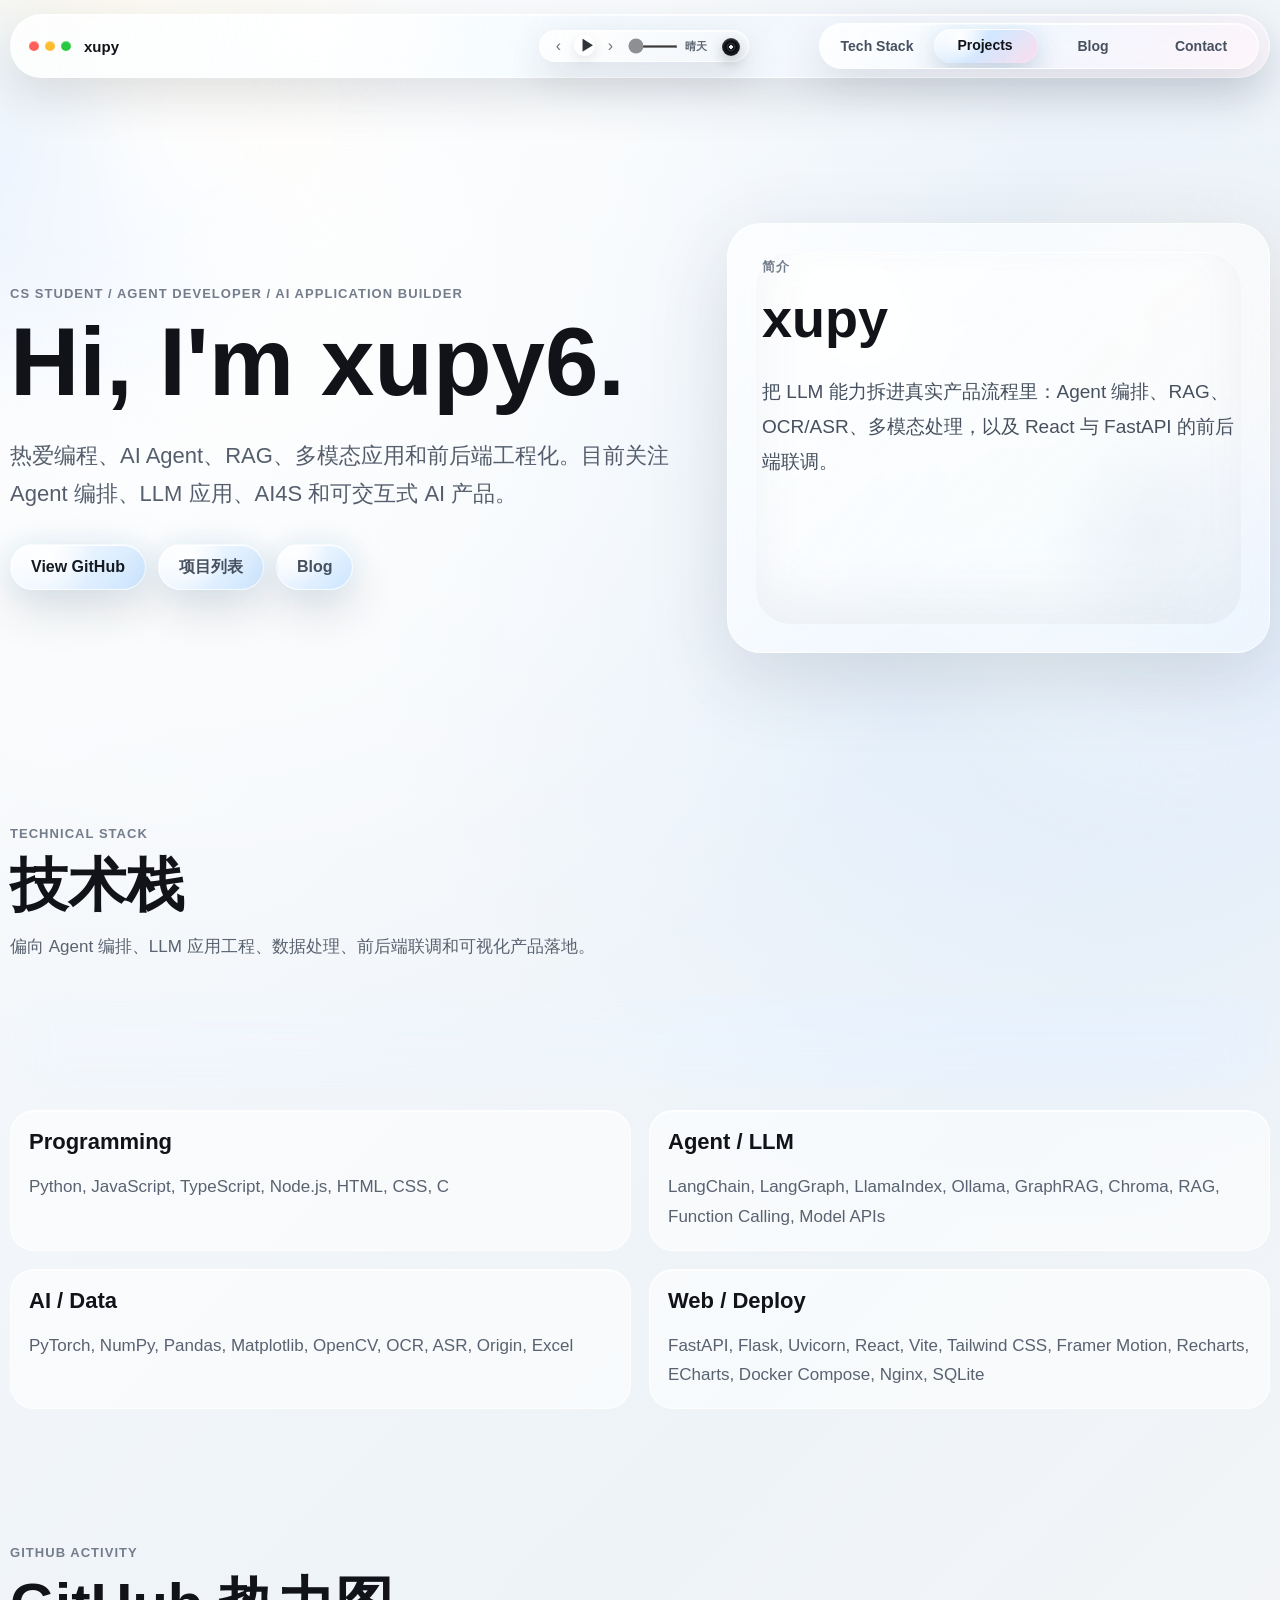
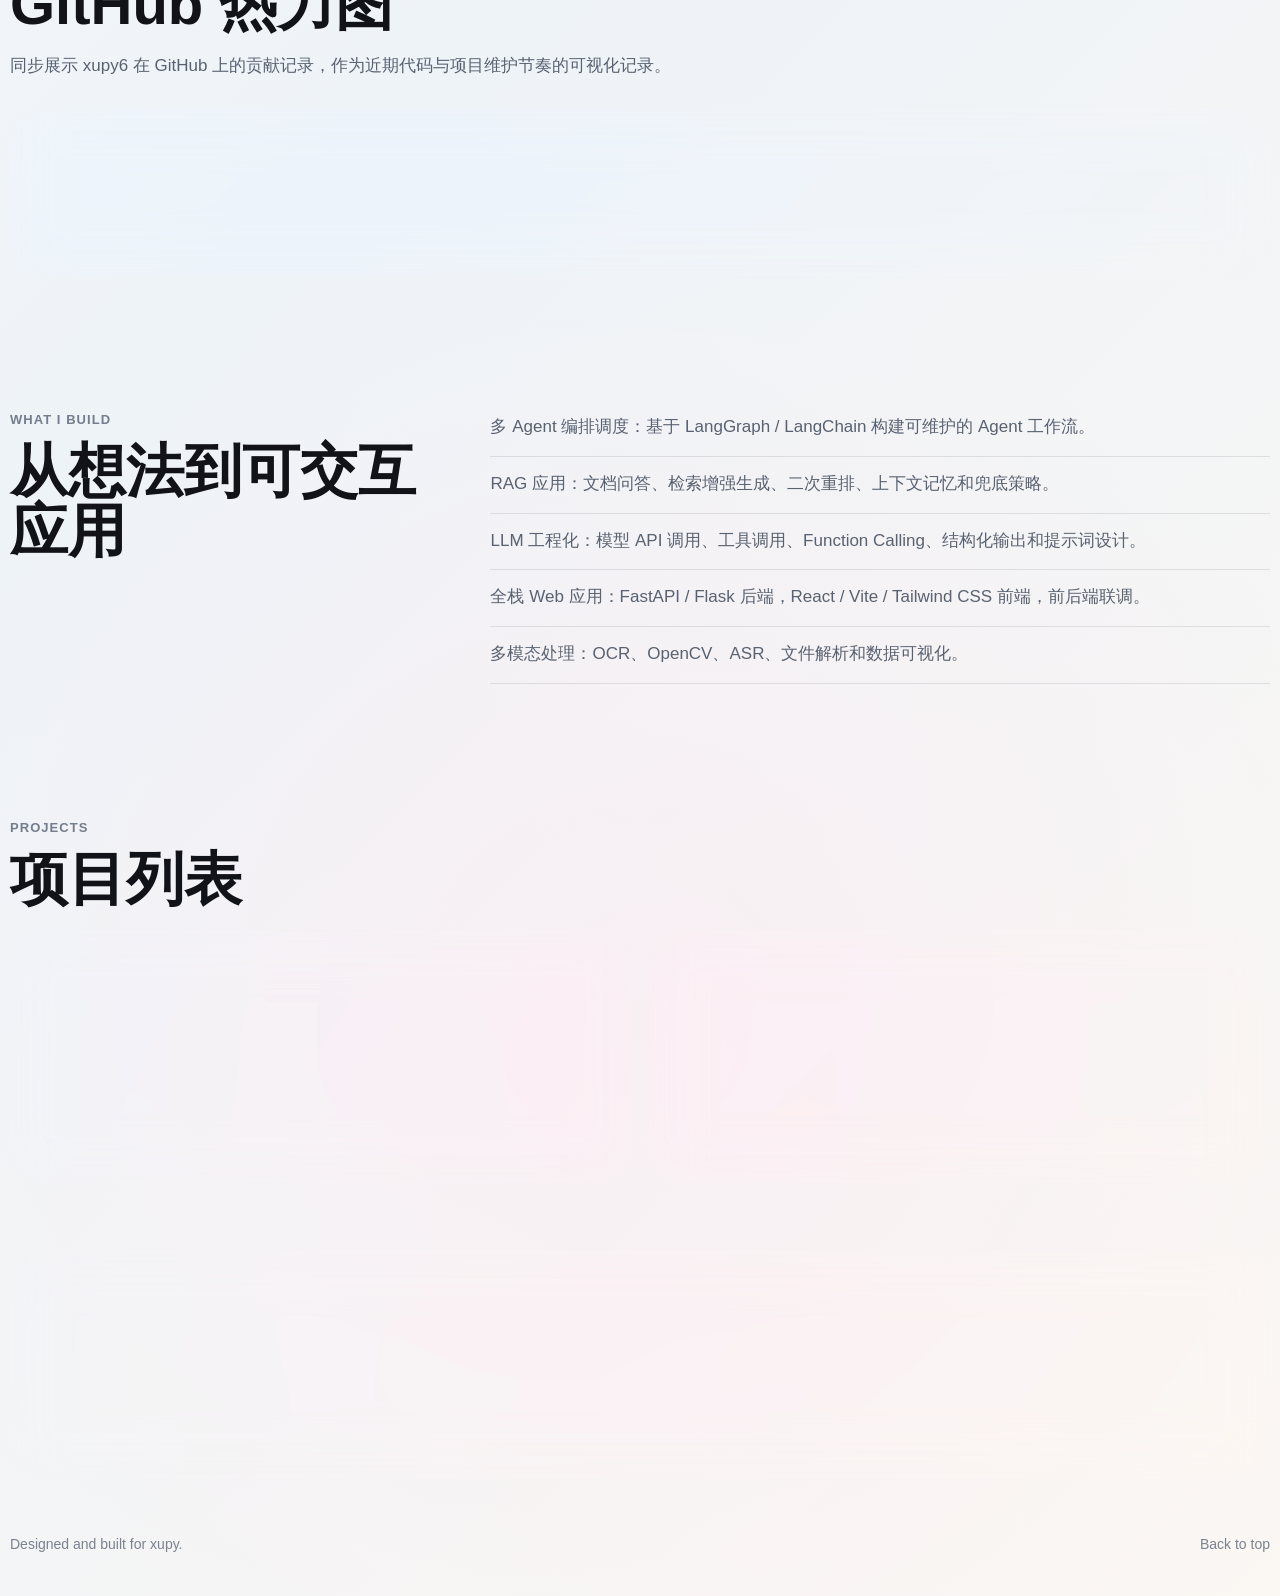
==== commit f6d0b9fa: "feat: add github activity heatmap and blog page" ====
--- a/index.html
+++ b/index.html
@@ -41,6 +41,7 @@
         <span class="nav-liquid" aria-hidden="true"></span>
         <a href="#stack">Tech Stack</a>
         <a href="#projects">Projects</a>
+        <a href="./blog.html">Blog</a>
         <a href="#contact">Contact</a>
       </nav>
     </header>
@@ -56,6 +57,7 @@
           <div class="hero-actions">
             <a class="button primary" href="https://github.com/xupy6" target="_blank" rel="noreferrer">View GitHub</a>
             <a class="button secondary" href="#projects">项目列表</a>
+            <a class="button secondary" href="./blog.html">Blog</a>
           </div>
         </div>
 
@@ -100,6 +102,31 @@
             <h3>Web / Deploy</h3>
             <p>FastAPI, Flask, Uvicorn, React, Vite, Tailwind CSS, Framer Motion, Recharts, ECharts, Docker Compose, Nginx, SQLite</p>
           </article>
+        </div>
+      </section>
+
+      <section id="github" class="section github-activity">
+        <div class="section-heading">
+          <p class="eyebrow">GitHub Activity</p>
+          <h2>GitHub 热力图</h2>
+          <p>同步展示 xupy6 在 GitHub 上的贡献记录，作为近期代码与项目维护节奏的可视化记录。</p>
+        </div>
+
+        <div class="github-chart-card glass">
+          <div class="github-chart-head">
+            <div>
+              <span>Contribution Graph</span>
+              <strong>xupy6</strong>
+            </div>
+            <a href="https://github.com/xupy6" target="_blank" rel="noreferrer">Open GitHub</a>
+          </div>
+          <div class="github-chart-scroll">
+            <img
+              src="https://ghchart.rshah.org/409ba5/xupy6"
+              alt="xupy6 GitHub contribution heatmap"
+              loading="lazy"
+            />
+          </div>
         </div>
       </section>
 
--- a/styles.css
+++ b/styles.css
@@ -77,7 +77,7 @@
   display: grid;
   width: min(1480px, calc(100% - 20px));
   min-height: 58px;
-  grid-template-columns: minmax(130px, 1fr) auto minmax(330px, 1fr);
+  grid-template-columns: minmax(130px, 1fr) auto minmax(440px, 1fr);
   gap: 16px;
   align-items: center;
   padding: 8px 10px 8px 18px;
@@ -130,7 +130,7 @@
 .nav {
   position: relative;
   display: grid;
-  grid-template-columns: repeat(3, 104px);
+  grid-template-columns: repeat(4, 104px);
   justify-self: end;
   gap: 4px;
   overflow: hidden;
@@ -535,6 +535,281 @@
   background: rgba(255, 255, 255, 0.72);
 }
 
+.blog-main {
+  padding-top: 132px;
+}
+
+.blog-hero {
+  display: flex;
+  align-items: flex-end;
+  justify-content: space-between;
+  gap: 24px;
+  padding: 42px 0 26px;
+}
+
+.blog-hero h1 {
+  font-size: 82px;
+}
+
+.blog-hero code,
+.blog-empty code {
+  border-radius: 8px;
+  padding: 2px 7px;
+  background: rgba(255, 255, 255, 0.62);
+  color: #343b47;
+  font-size: 0.92em;
+}
+
+.blog-layout {
+  display: grid;
+  grid-template-columns: minmax(300px, 0.48fr) minmax(0, 1fr);
+  gap: 22px;
+  align-items: start;
+  padding-bottom: 66px;
+}
+
+.blog-list,
+.blog-post-panel {
+  border-radius: 34px;
+}
+
+.blog-list {
+  position: sticky;
+  top: 92px;
+  padding: 18px;
+}
+
+.blog-list-head {
+  display: flex;
+  align-items: center;
+  justify-content: space-between;
+  margin-bottom: 12px;
+  padding: 4px 4px 10px;
+}
+
+.blog-list-head span {
+  color: #7b8492;
+  font-size: 12px;
+  font-weight: 720;
+  text-transform: uppercase;
+}
+
+.blog-list-head strong {
+  color: var(--text-secondary);
+  font-size: 13px;
+}
+
+.blog-list-body {
+  display: grid;
+  gap: 12px;
+}
+
+.blog-card {
+  position: relative;
+  display: block;
+  width: 100%;
+  overflow: hidden;
+  border: 1px solid rgba(255, 255, 255, 0.74);
+  border-radius: 24px;
+  padding: 16px;
+  background:
+    radial-gradient(circle at 18% 12%, rgba(255, 255, 255, 0.9), transparent 34%),
+    linear-gradient(145deg, rgba(255, 255, 255, 0.62), rgba(255, 255, 255, 0.32));
+  box-shadow:
+    inset 0 1px 0 rgba(255, 255, 255, 0.86),
+    0 14px 34px rgba(37, 47, 70, 0.08);
+  color: inherit;
+  text-align: left;
+  transition: transform 180ms ease, background 180ms ease, box-shadow 180ms ease;
+}
+
+.blog-card::before {
+  position: absolute;
+  inset: 0;
+  content: "";
+  background: linear-gradient(110deg, transparent, rgba(255, 255, 255, 0.46), transparent);
+  opacity: 0;
+  transform: translateX(-42%);
+  transition: opacity 180ms ease, transform 420ms ease;
+}
+
+.blog-card:hover,
+.blog-card.active {
+  transform: translateY(-2px);
+  background:
+    radial-gradient(circle at 18% 12%, rgba(255, 255, 255, 0.98), transparent 34%),
+    linear-gradient(145deg, rgba(224, 241, 255, 0.74), rgba(255, 229, 240, 0.42));
+  box-shadow:
+    inset 0 1px 0 rgba(255, 255, 255, 0.9),
+    0 18px 44px rgba(37, 47, 70, 0.13);
+}
+
+.blog-card:hover::before,
+.blog-card.active::before {
+  opacity: 1;
+  transform: translateX(46%);
+}
+
+.blog-card > * {
+  position: relative;
+  z-index: 1;
+}
+
+.blog-card span {
+  display: block;
+  color: #7b8492;
+  font-size: 12px;
+  font-weight: 720;
+  text-transform: uppercase;
+}
+
+.blog-card h2 {
+  margin-top: 10px;
+  font-size: 22px;
+}
+
+.blog-card p {
+  margin: 10px 0 0;
+  color: #596270;
+  font-size: 15px;
+  line-height: 1.65;
+}
+
+.blog-post-panel {
+  min-height: 620px;
+  padding: 34px;
+}
+
+.blog-empty {
+  display: grid;
+  min-height: 520px;
+  align-content: center;
+}
+
+.blog-empty h2 {
+  font-size: 46px;
+}
+
+.blog-empty p:not(.eyebrow) {
+  max-width: 640px;
+  color: var(--text-secondary);
+  font-size: 18px;
+  line-height: 1.8;
+}
+
+.blog-post-head {
+  border-bottom: 1px solid var(--line);
+  padding-bottom: 26px;
+}
+
+.blog-post-head h1 {
+  max-width: 900px;
+  margin-top: 8px;
+  font-size: 56px;
+  line-height: 1.08;
+}
+
+.blog-back {
+  display: none;
+  min-height: 36px;
+  margin-bottom: 18px;
+  border-radius: 999px;
+  padding: 0 14px;
+  background: rgba(255, 255, 255, 0.58);
+  color: var(--text-secondary);
+  font-weight: 720;
+}
+
+.blog-tags {
+  display: flex;
+  flex-wrap: wrap;
+  gap: 8px;
+  margin-top: 18px;
+}
+
+.blog-tags span {
+  border: 1px solid rgba(255, 255, 255, 0.72);
+  border-radius: 999px;
+  padding: 6px 10px;
+  background: rgba(255, 255, 255, 0.48);
+  color: #5d6572;
+  font-size: 12px;
+  font-weight: 720;
+}
+
+.blog-content {
+  max-width: 860px;
+  padding-top: 26px;
+  color: #313844;
+  font-size: 18px;
+  line-height: 1.9;
+}
+
+.blog-content h2,
+.blog-content h3,
+.blog-content h4 {
+  margin: 34px 0 12px;
+}
+
+.blog-content h2 {
+  font-size: 32px;
+}
+
+.blog-content h3 {
+  font-size: 24px;
+}
+
+.blog-content p,
+.blog-content ul,
+.blog-content blockquote,
+.blog-content pre {
+  margin: 16px 0 0;
+}
+
+.blog-content ul {
+  padding-left: 22px;
+}
+
+.blog-content li + li {
+  margin-top: 8px;
+}
+
+.blog-content a {
+  color: #2d72b8;
+  font-weight: 680;
+}
+
+.blog-content code {
+  border-radius: 8px;
+  padding: 2px 7px;
+  background: rgba(255, 255, 255, 0.72);
+  color: #1f2630;
+  font-size: 0.92em;
+}
+
+.blog-content pre {
+  overflow-x: auto;
+  border: 1px solid rgba(255, 255, 255, 0.62);
+  border-radius: 22px;
+  padding: 18px;
+  background:
+    linear-gradient(145deg, rgba(255, 255, 255, 0.66), rgba(242, 246, 250, 0.42)),
+    radial-gradient(circle at 16% 12%, rgba(255, 255, 255, 0.8), transparent 34%);
+}
+
+.blog-content pre code {
+  padding: 0;
+  background: transparent;
+}
+
+.blog-content blockquote {
+  border-left: 3px solid rgba(113, 140, 166, 0.38);
+  border-radius: 18px;
+  padding: 14px 18px;
+  background: rgba(255, 255, 255, 0.44);
+  color: var(--text-secondary);
+}
+
 .skill-card p {
   margin-bottom: 0;
 }
@@ -585,6 +860,73 @@
   padding: 0 13px;
   color: #20242b;
   font-size: 14px;
+}
+
+.github-chart-card {
+  margin-top: 28px;
+  border-radius: 34px;
+  padding: 24px;
+  overflow: hidden;
+}
+
+.github-chart-head {
+  display: flex;
+  align-items: center;
+  justify-content: space-between;
+  gap: 16px;
+  margin-bottom: 18px;
+}
+
+.github-chart-head span {
+  display: block;
+  color: #7b8492;
+  font-size: 12px;
+  font-weight: 720;
+  text-transform: uppercase;
+}
+
+.github-chart-head strong {
+  display: block;
+  margin-top: 5px;
+  font-size: 22px;
+}
+
+.github-chart-head a {
+  position: relative;
+  display: inline-flex;
+  min-height: 38px;
+  align-items: center;
+  overflow: hidden;
+  border: 1px solid rgba(255, 255, 255, 0.76);
+  border-radius: 999px;
+  padding: 0 14px;
+  background:
+    radial-gradient(circle at 20% 14%, rgba(255, 255, 255, 0.98), transparent 34%),
+    linear-gradient(135deg, rgba(255, 255, 255, 0.88), rgba(207, 232, 255, 0.72) 44%, rgba(255, 226, 239, 0.72));
+  box-shadow:
+    0 14px 34px rgba(37, 47, 70, 0.14),
+    inset 0 1px 0 rgba(255, 255, 255, 0.88);
+  color: #20242b;
+  font-size: 14px;
+  font-weight: 720;
+}
+
+.github-chart-scroll {
+  overflow-x: auto;
+  border-radius: 24px;
+  padding: 18px;
+  background:
+    linear-gradient(145deg, rgba(255, 255, 255, 0.62), rgba(255, 255, 255, 0.28)),
+    radial-gradient(circle at 16% 18%, rgba(255, 255, 255, 0.78), transparent 34%);
+  box-shadow: inset 0 1px 0 rgba(255, 255, 255, 0.78);
+}
+
+.github-chart-scroll img {
+  display: block;
+  min-width: 760px;
+  max-width: 100%;
+  height: auto;
+  margin: 0 auto;
 }
 
 .contact {
@@ -664,11 +1006,11 @@
   }
 
   .nav {
-    grid-template-columns: repeat(3, 86px);
+    grid-template-columns: repeat(4, 82px);
   }
 
   .nav-liquid {
-    width: 86px;
+    width: 82px;
   }
 
   main {
@@ -677,6 +1019,10 @@
 
   h1 {
     font-size: 52px;
+  }
+
+  .blog-hero h1 {
+    font-size: 54px;
   }
 
   h2,
@@ -692,11 +1038,22 @@
 
   .hero,
   .split,
+  .blog-layout,
   .skill-groups,
   .project-grid {
     grid-template-columns: 1fr;
   }
 
+  .blog-list {
+    position: relative;
+    top: auto;
+  }
+
+  .blog-back {
+    display: inline-flex;
+    align-items: center;
+  }
+
   .hero {
     min-height: auto;
   }
@@ -706,6 +1063,8 @@
   }
 
   .contact,
+  .github-chart-head,
+  .blog-hero,
   footer {
     flex-direction: column;
     align-items: flex-start;
@@ -726,16 +1085,43 @@
 
   .nav {
     width: 100%;
-    grid-template-columns: repeat(3, minmax(0, 1fr));
+    grid-template-columns: repeat(4, minmax(0, 1fr));
     justify-self: stretch;
   }
 
   .nav-liquid {
-    width: calc((100% - 10px - 8px) / 3);
+    width: calc((100% - 10px - 12px) / 4);
   }
 
   main {
     padding-top: 150px;
+  }
+
+  .blog-main {
+    padding-top: 172px;
+  }
+
+  .blog-post-panel {
+    min-height: 520px;
+    padding: 22px;
+    border-radius: 28px;
+  }
+
+  .blog-post-head h1 {
+    font-size: 38px;
+  }
+
+  .blog-content {
+    font-size: 16px;
+  }
+
+  .github-chart-card {
+    padding: 16px;
+    border-radius: 28px;
+  }
+
+  .github-chart-scroll {
+    padding: 12px;
   }
 }
 
@@ -774,7 +1160,8 @@
 
   .button,
   .contact-links a,
-  .project-topline a {
+  .project-topline a,
+  .github-chart-head a {
     background:
       radial-gradient(circle at 20% 14%, rgba(255, 255, 255, 0.22), transparent 34%),
       linear-gradient(135deg, rgba(255, 255, 255, 0.16), rgba(92, 140, 255, 0.14) 42%, rgba(255, 120, 170, 0.12));
@@ -786,12 +1173,35 @@
   .contact p,
   .capabilities p,
   .project-card p,
+  .blog-card p,
+  .blog-content,
+  .blog-empty p:not(.eyebrow),
   .skill-card p,
   .nav a,
   .hero-panel p:not(.eyebrow) {
     color: #c2c9d4;
   }
 
+  .blog-card,
+  .blog-tags span,
+  .blog-back,
+  .blog-content code,
+  .blog-hero code,
+  .blog-empty code,
+  .blog-content blockquote,
+  .blog-content pre,
+  .github-chart-scroll {
+    background: rgba(255, 255, 255, 0.08);
+    border-color: rgba(255, 255, 255, 0.12);
+  }
+
+  .blog-card:hover,
+  .blog-card.active {
+    background:
+      radial-gradient(circle at 18% 12%, rgba(255, 255, 255, 0.16), transparent 34%),
+      linear-gradient(145deg, rgba(92, 140, 255, 0.16), rgba(255, 120, 170, 0.1));
+  }
+
   .music-control {
     color: rgba(244, 247, 251, 0.72);
   }
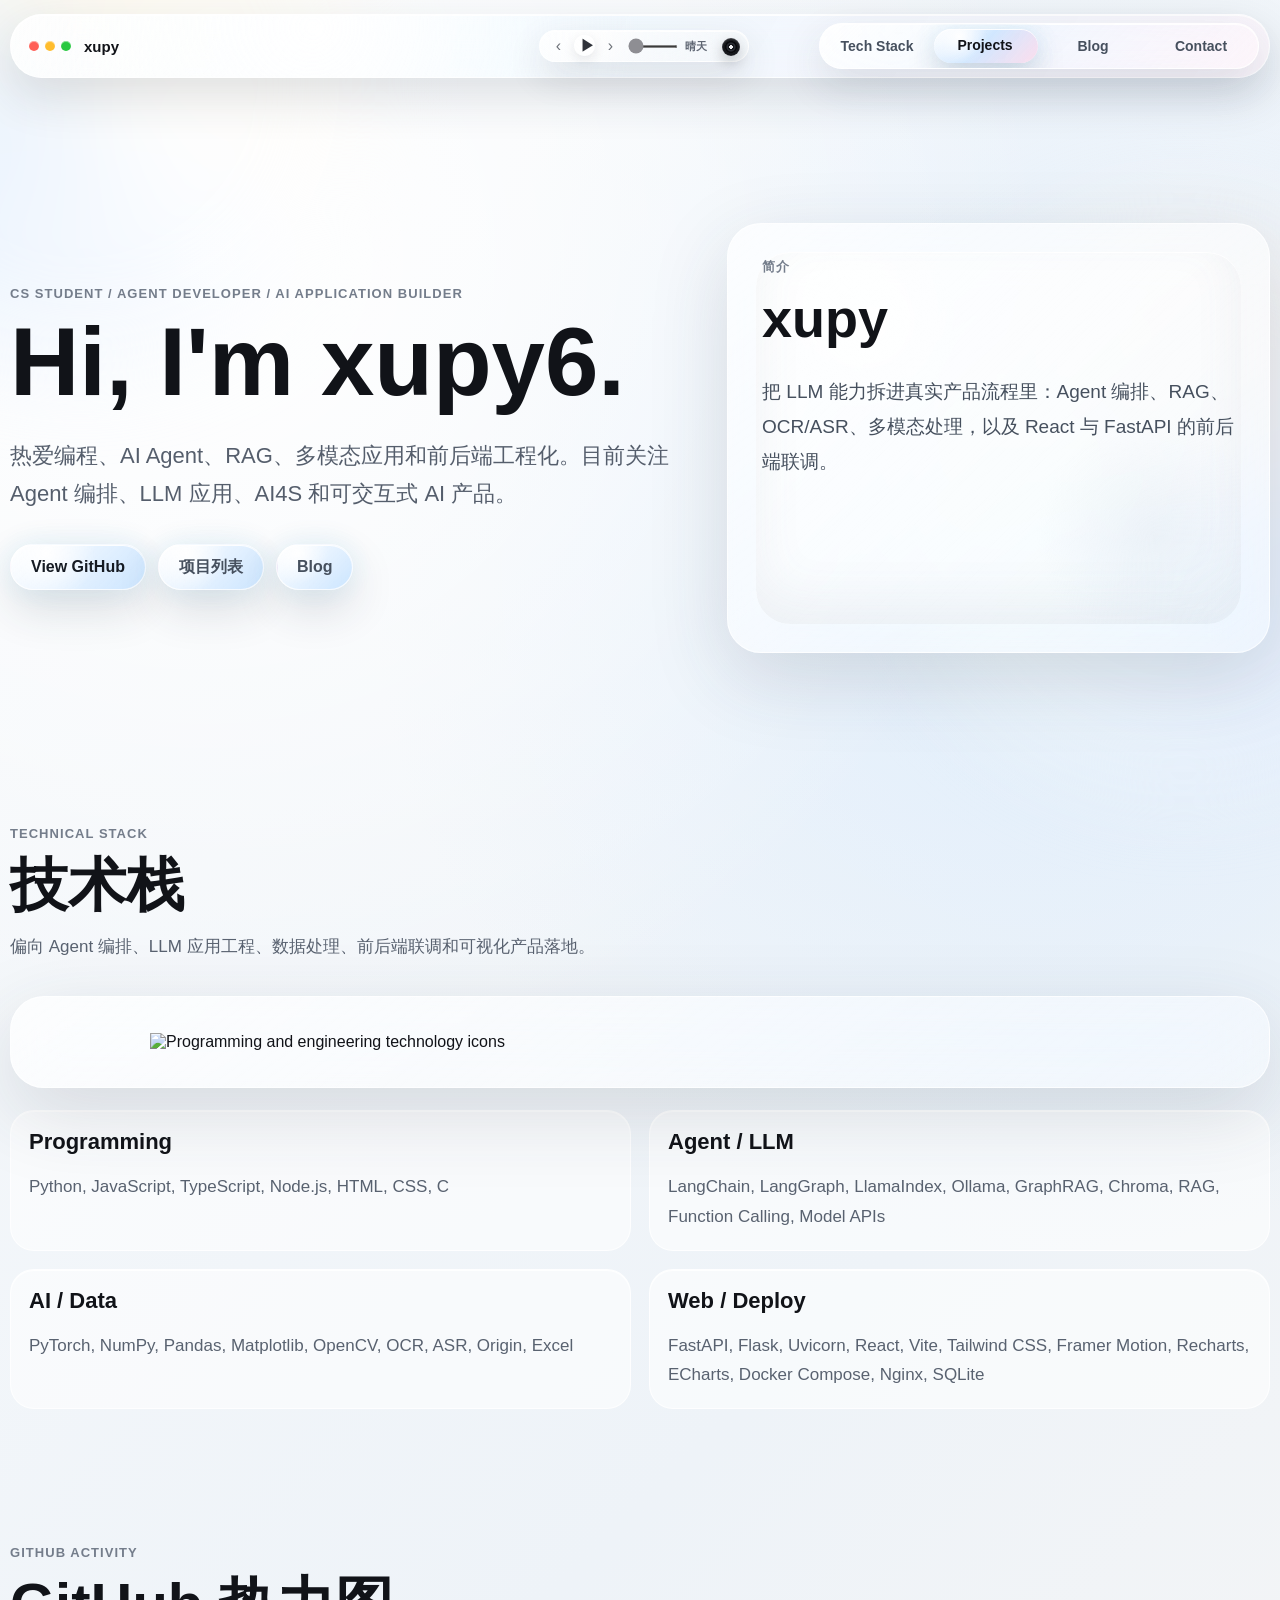
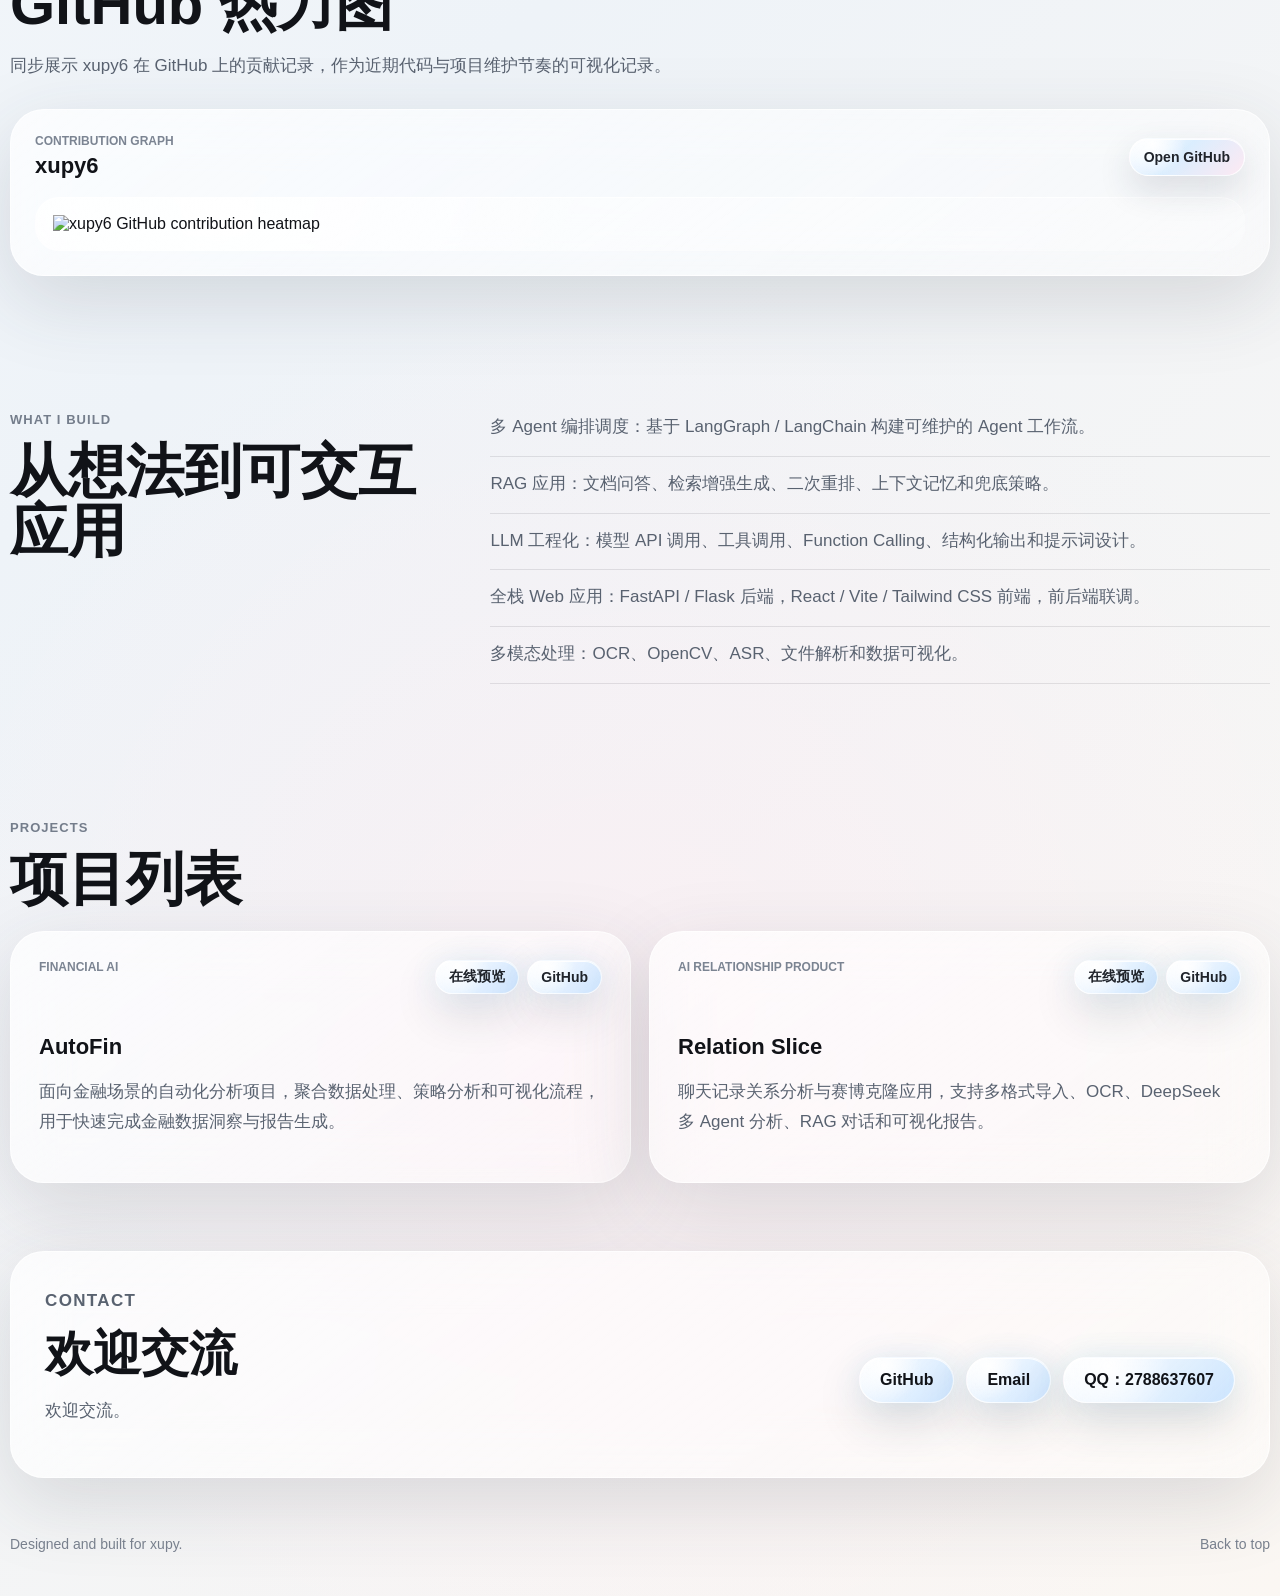
==== commit 8efb4592: "feat: host project previews on github pages" ====
--- a/index.html
+++ b/index.html
@@ -154,7 +154,10 @@
           <article class="project-card glass">
             <div class="project-topline">
               <span>Financial AI</span>
-              <a href="https://github.com/xupy6/AutoFin" target="_blank" rel="noreferrer">GitHub</a>
+              <div class="project-actions">
+                <a href="./projects/autofin/">在线预览</a>
+                <a href="https://github.com/xupy6/AutoFin" target="_blank" rel="noreferrer">GitHub</a>
+              </div>
             </div>
             <h3>AutoFin</h3>
             <p>
@@ -165,7 +168,10 @@
           <article class="project-card glass">
             <div class="project-topline">
               <span>AI Relationship Product</span>
-              <a href="https://github.com/xupy6/relation-slice" target="_blank" rel="noreferrer">GitHub</a>
+              <div class="project-actions">
+                <a href="./projects/relation-slice/">在线预览</a>
+                <a href="https://github.com/xupy6/relation-slice" target="_blank" rel="noreferrer">GitHub</a>
+              </div>
             </div>
             <h3>Relation Slice</h3>
             <p>
--- a/styles.css
+++ b/styles.css
@@ -841,8 +841,9 @@
 
 .project-topline {
   display: flex;
-  align-items: center;
+  align-items: flex-start;
   justify-content: space-between;
+  gap: 14px;
   margin-bottom: 40px;
 }
 
@@ -853,6 +854,13 @@
   font-size: 12px;
   font-weight: 720;
   text-transform: uppercase;
+}
+
+.project-actions {
+  display: flex;
+  flex-wrap: wrap;
+  justify-content: flex-end;
+  gap: 8px;
 }
 
 .project-topline a {
